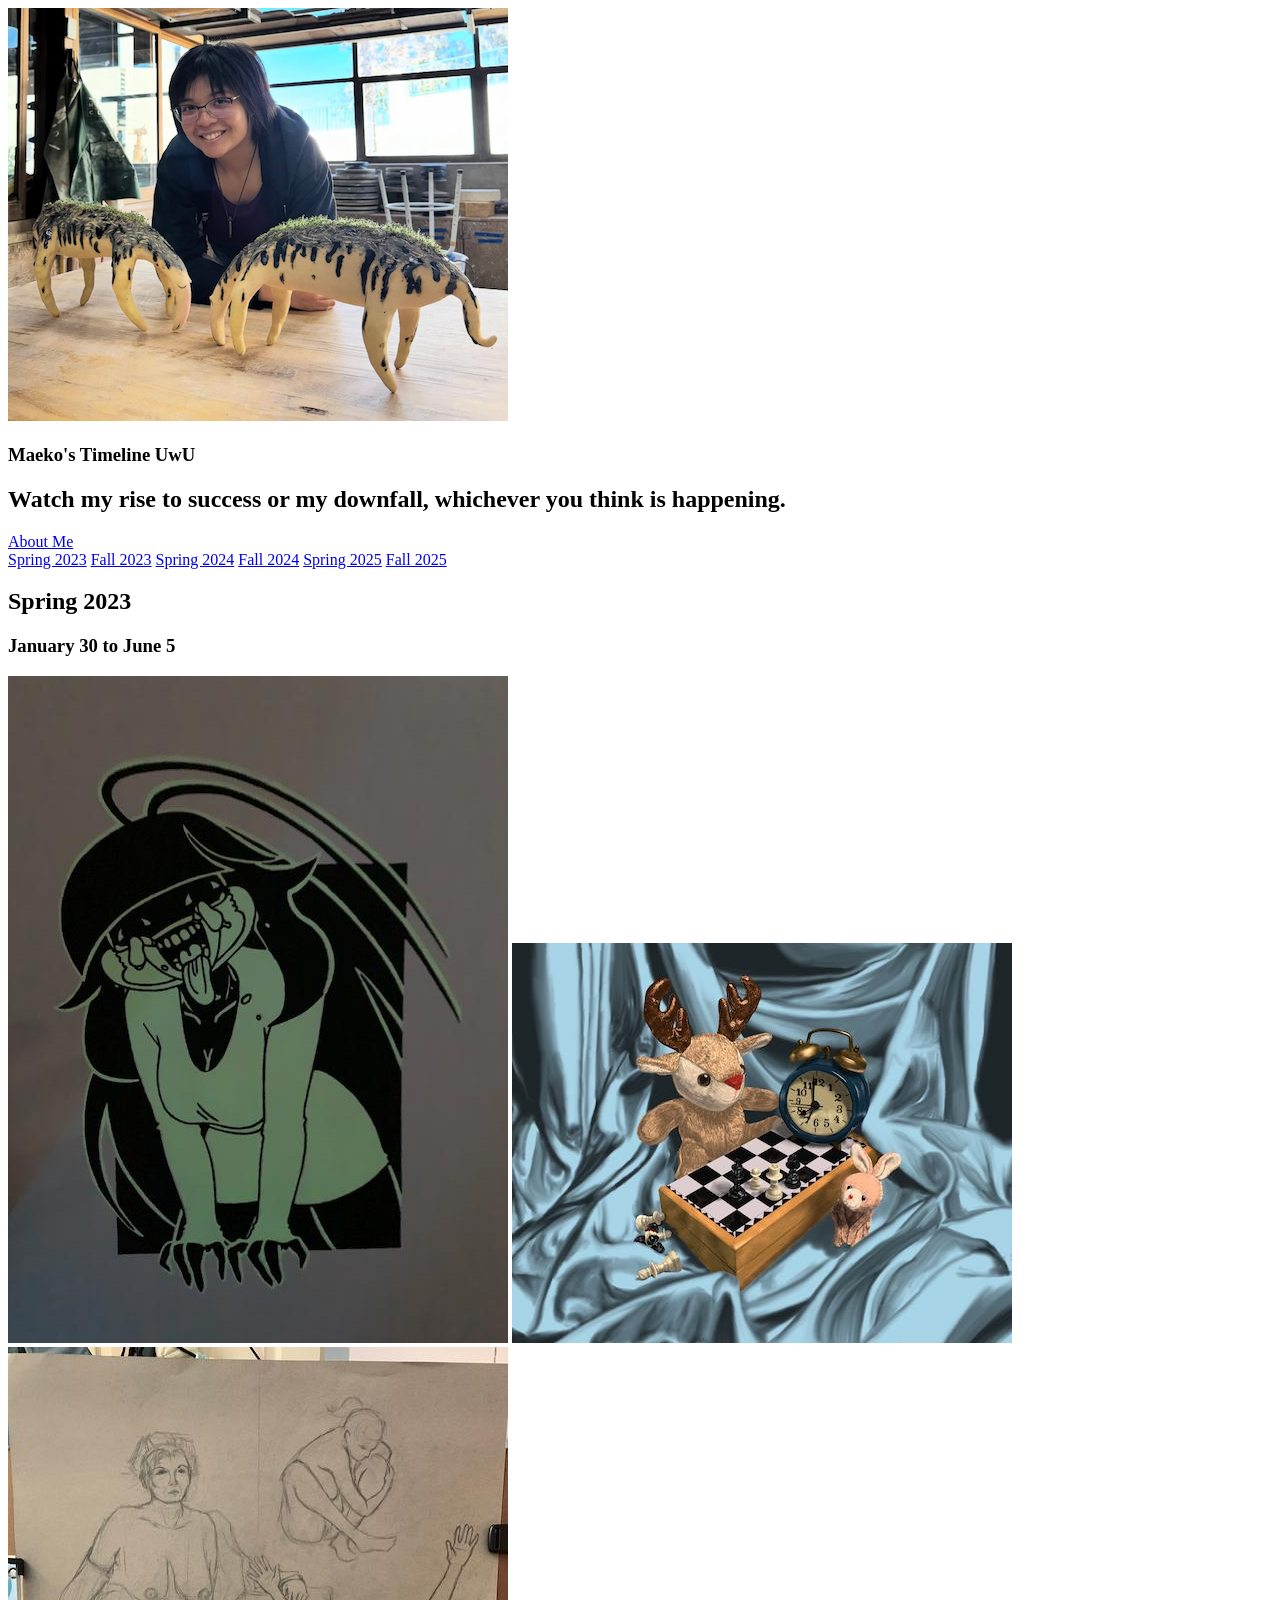
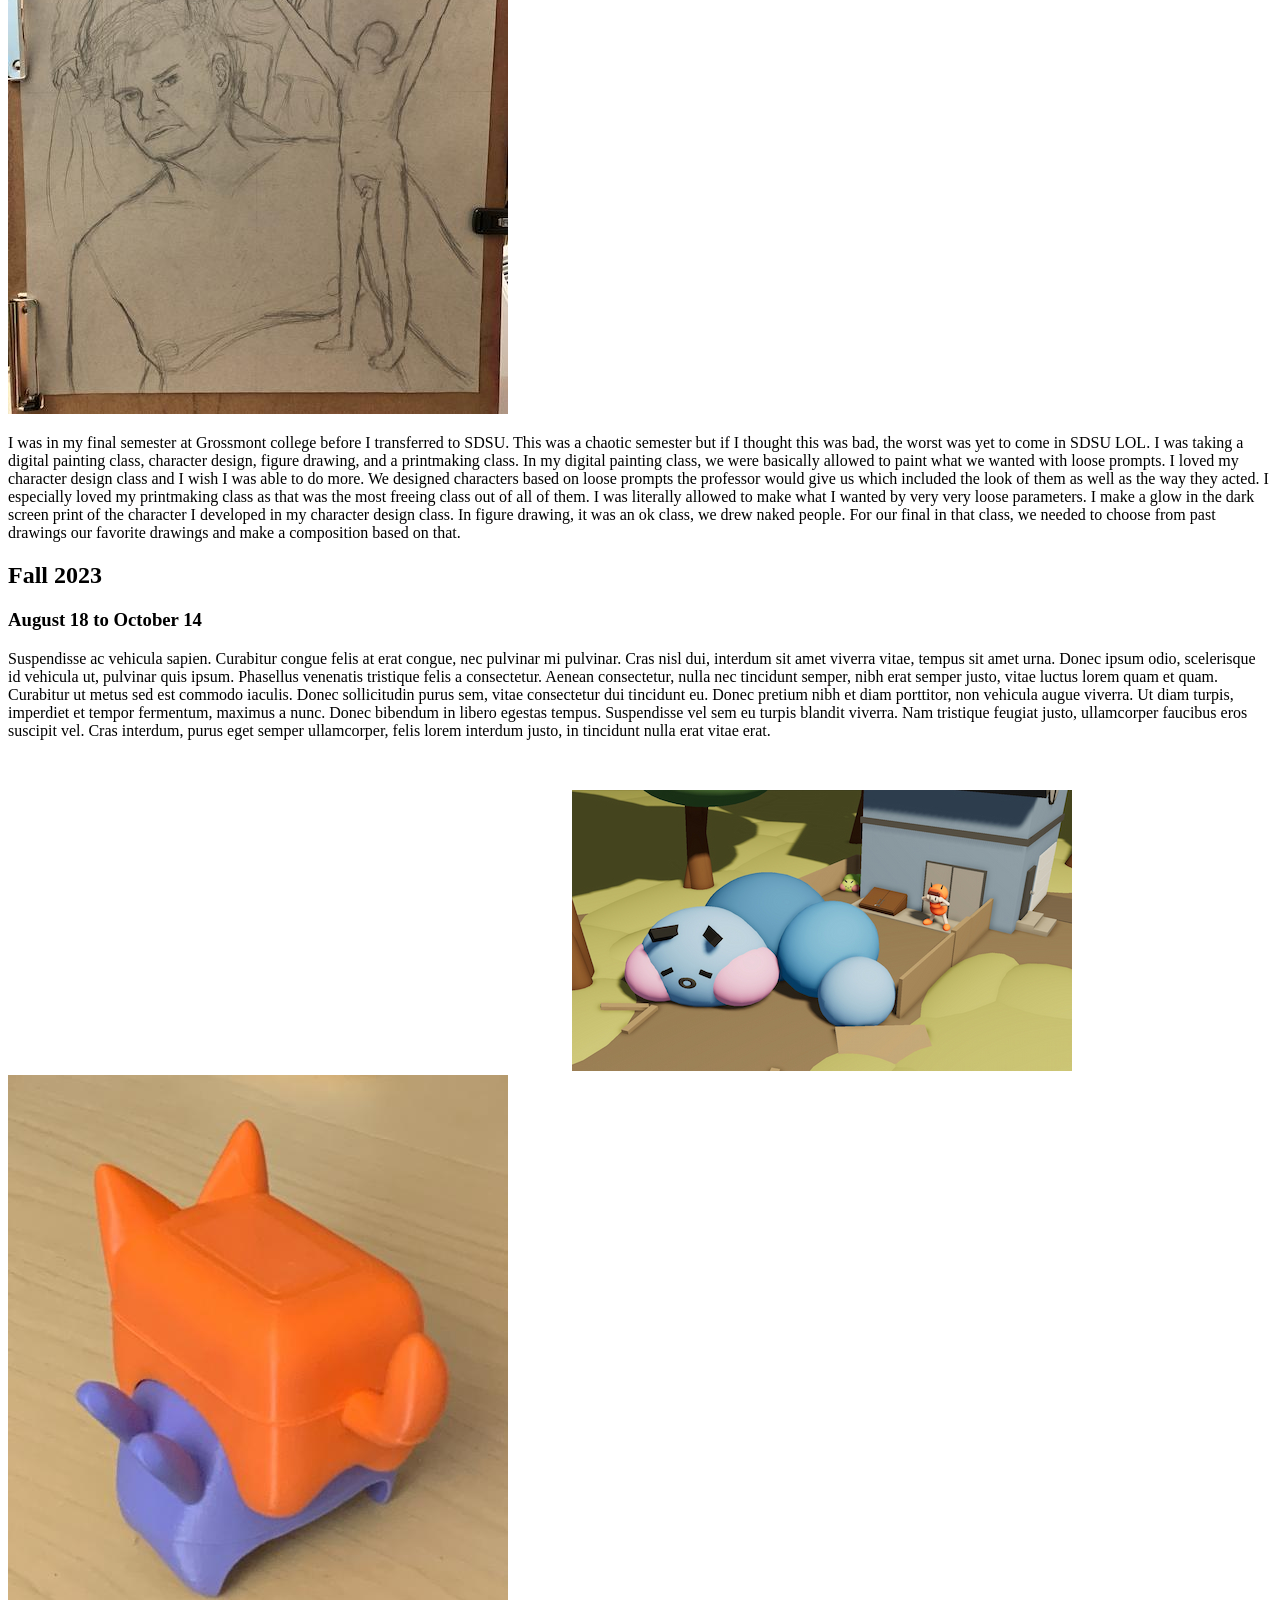
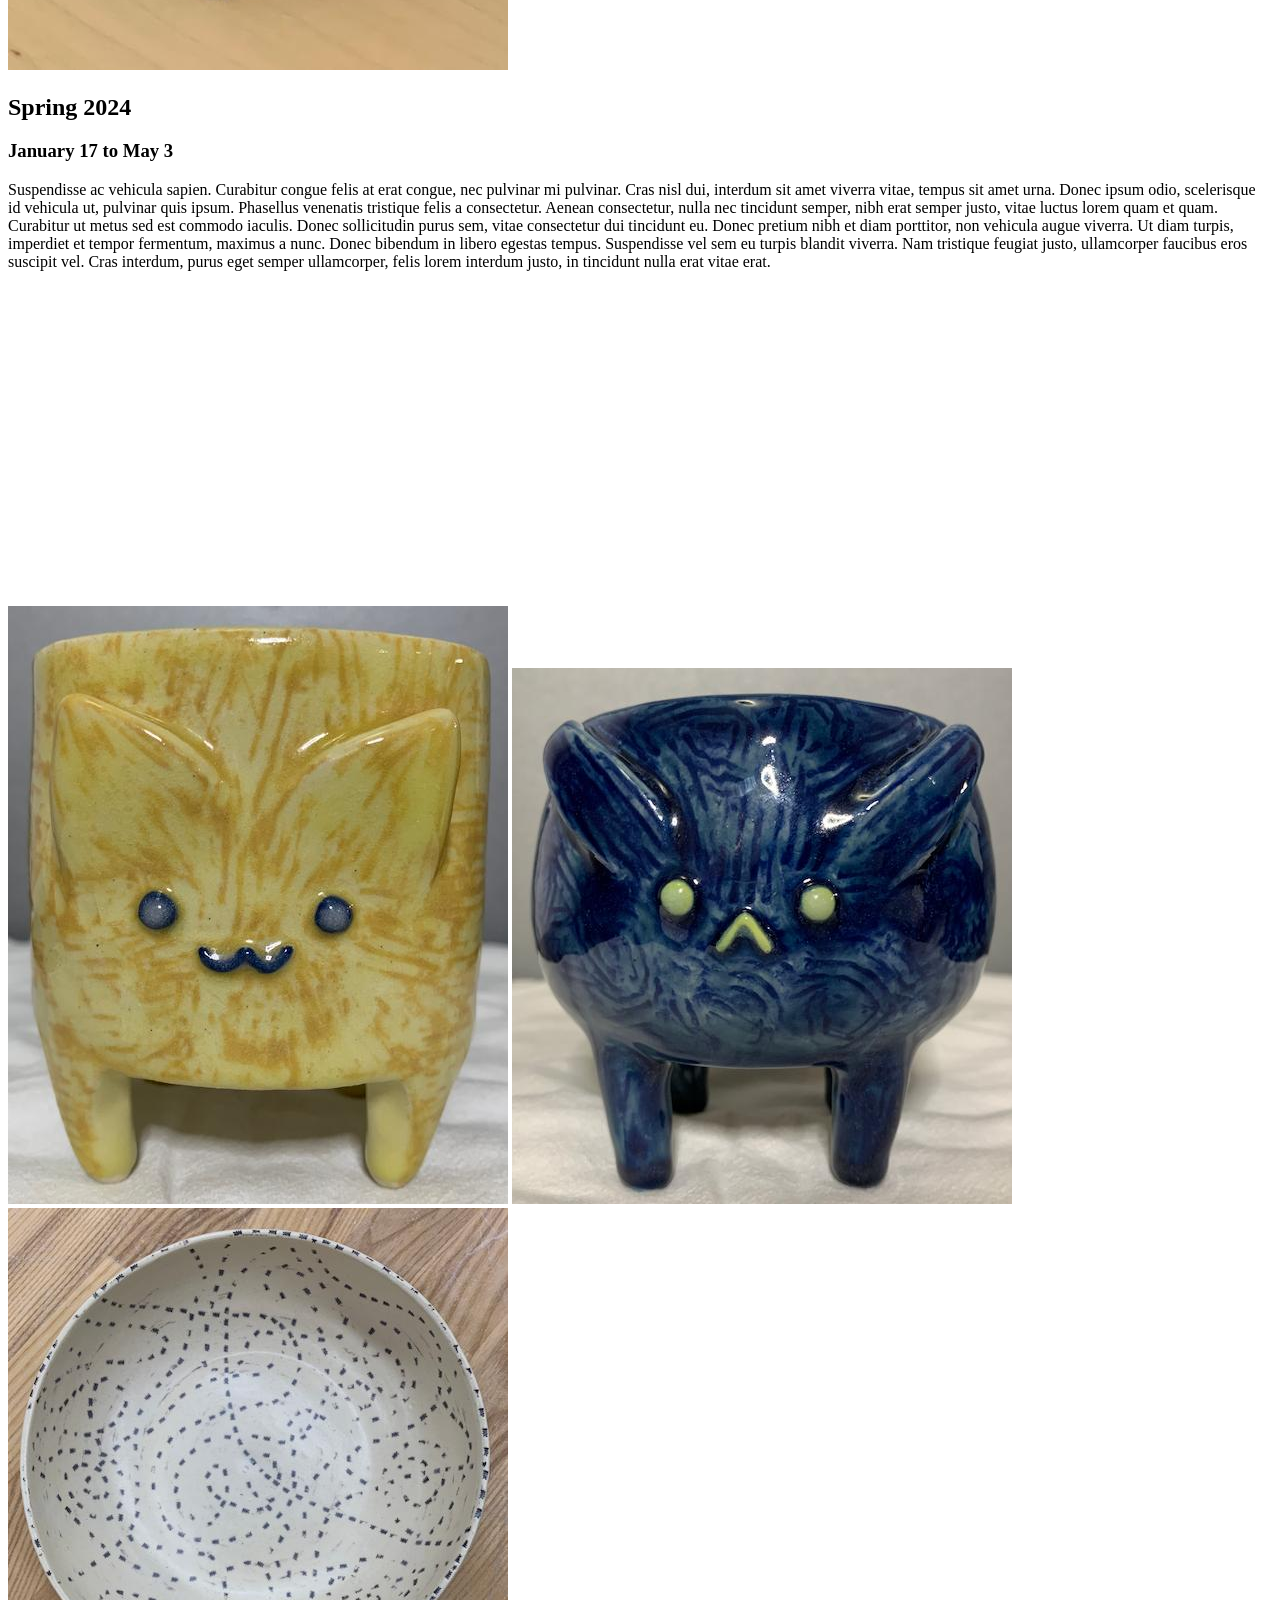
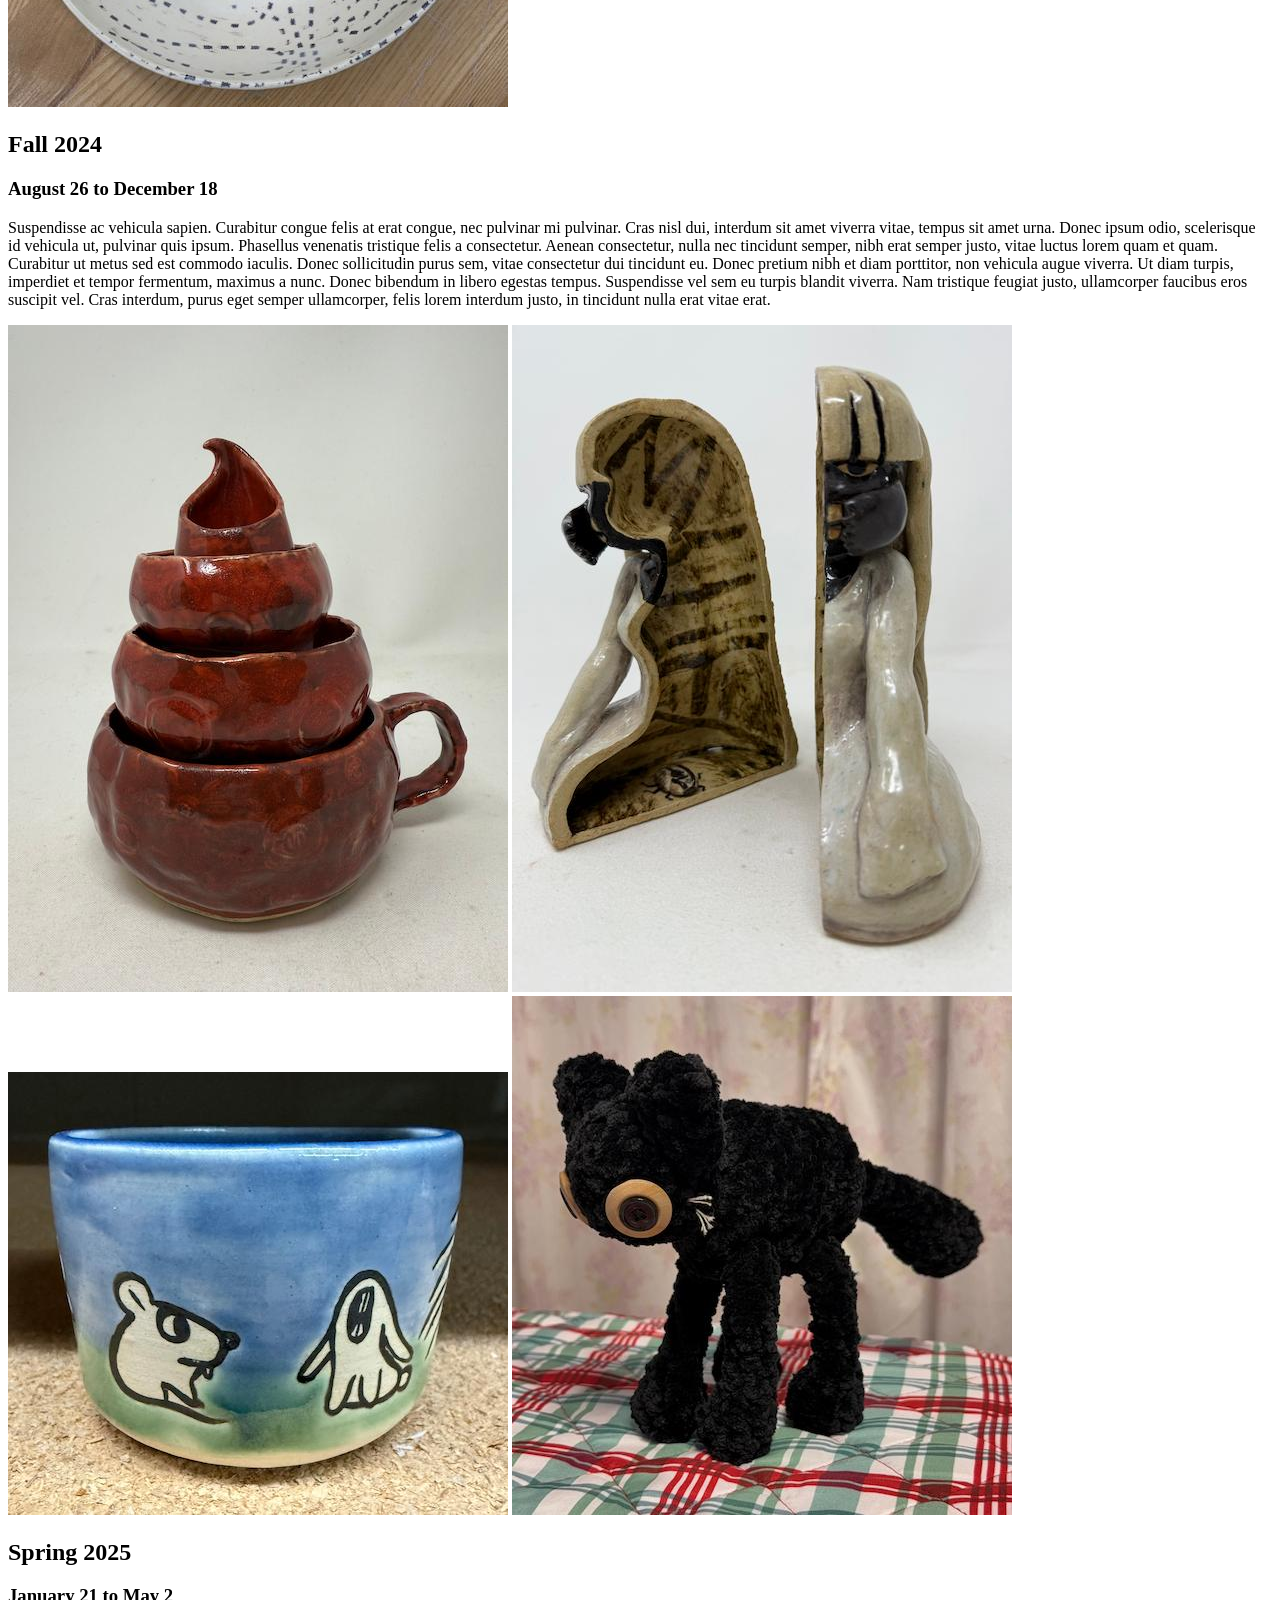
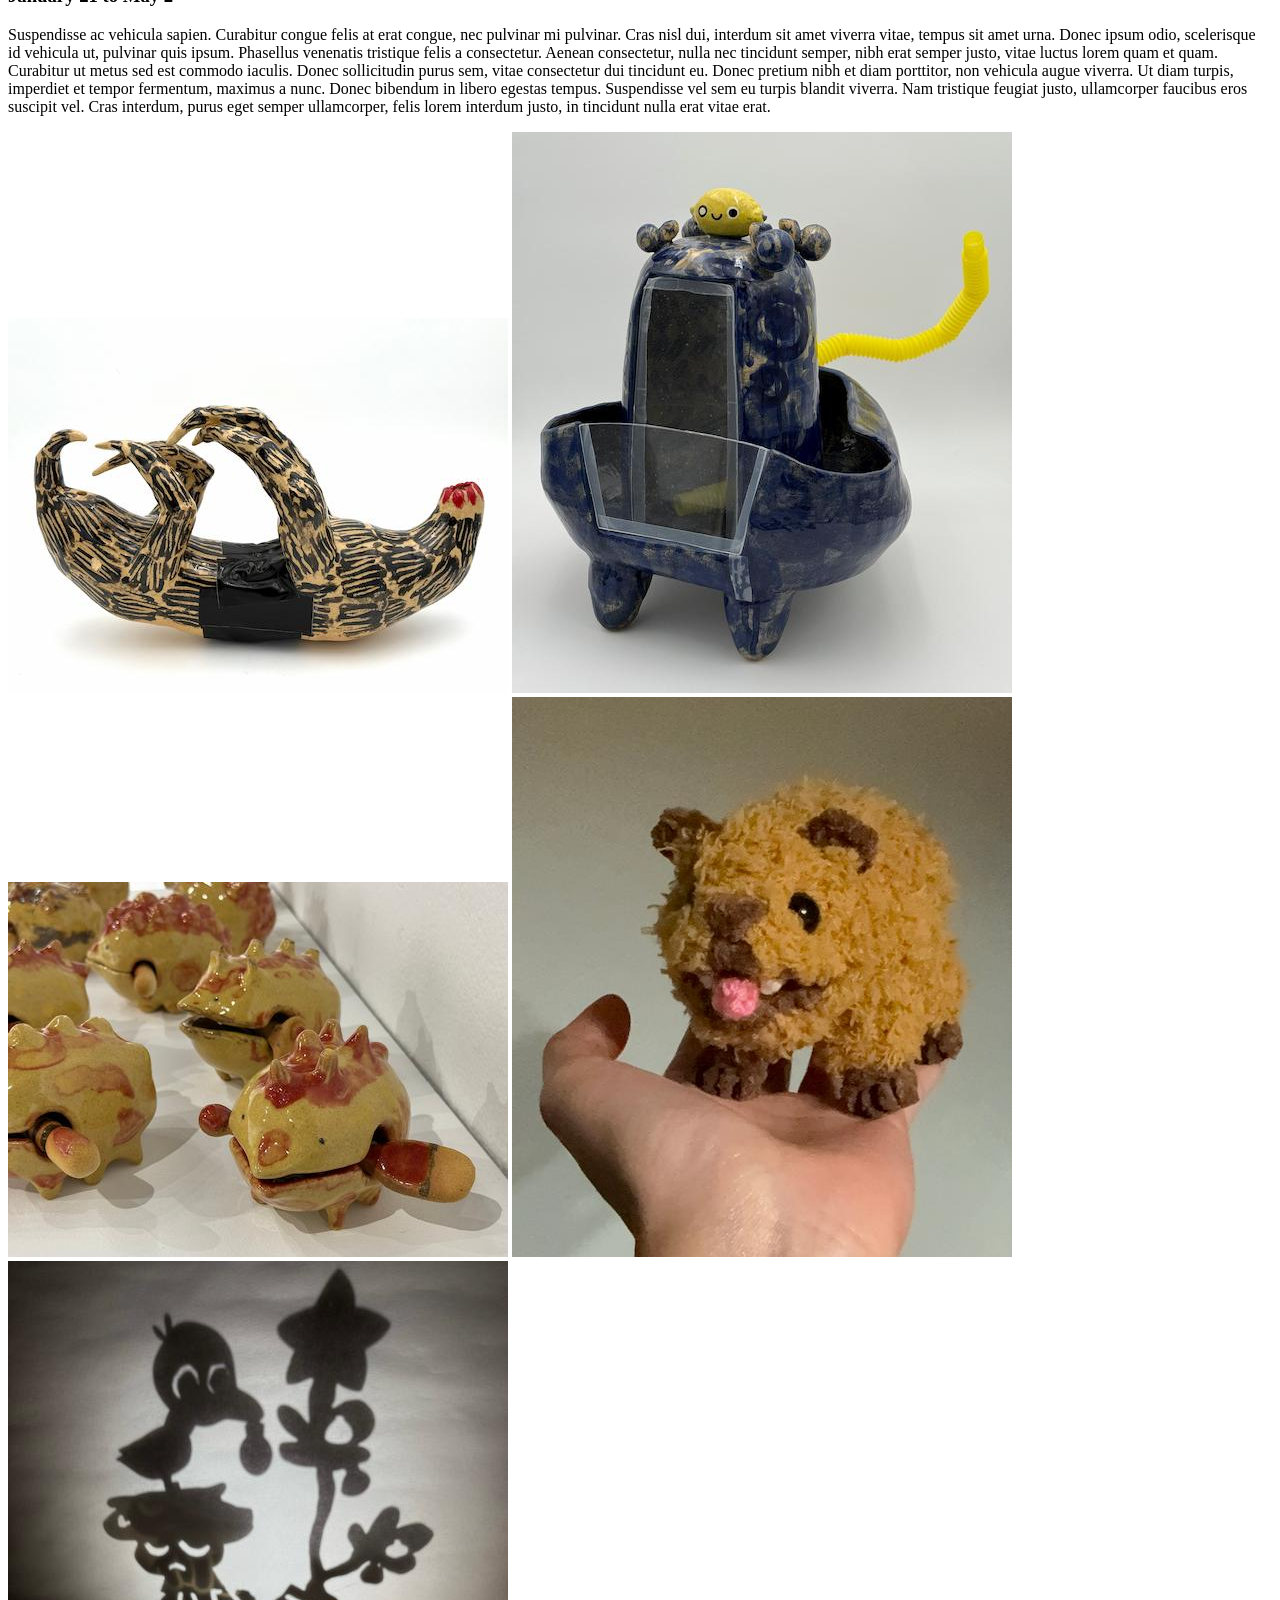
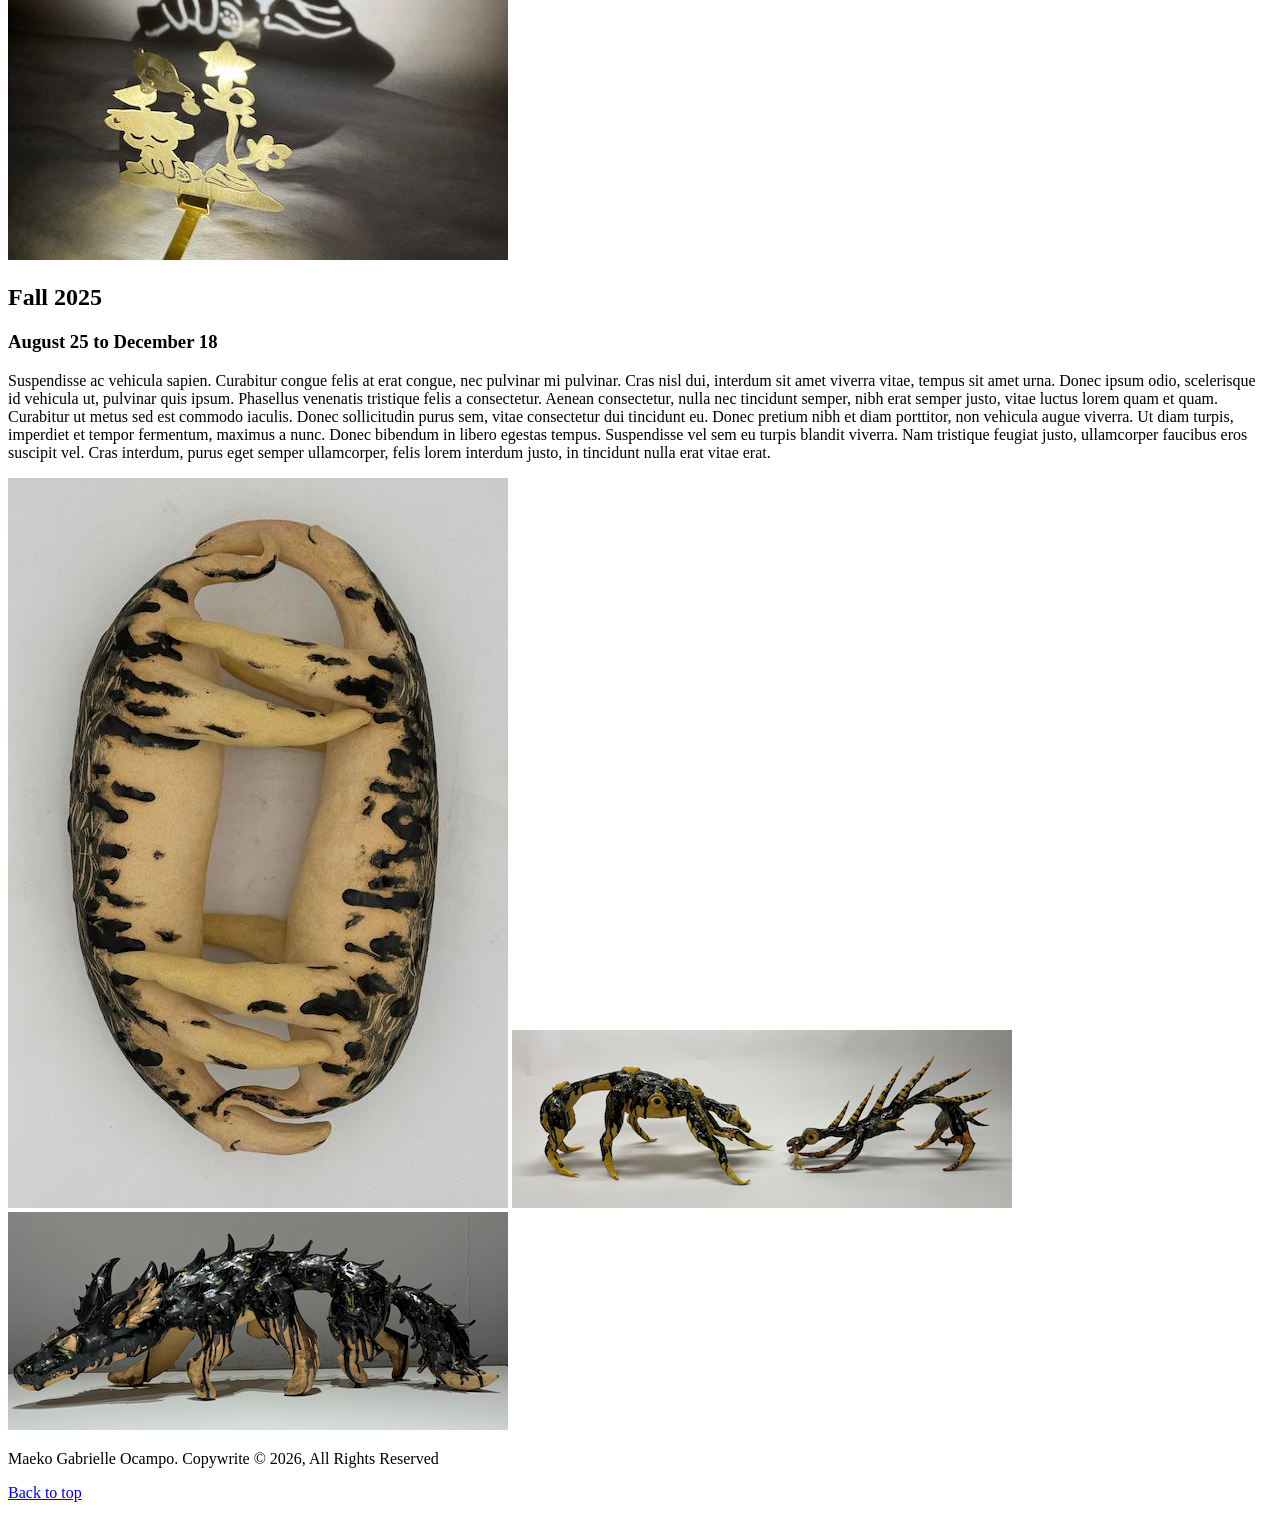
==== index.html @ 99e45da2 "finished html" ====
<!DOCTYPE html>
<html lang="en">
<head>
  <meta charset="UTF-8">
  <meta name="author" content="Art 444 Student Work">
  <meta name="viewport" content="width=device-width, initial-scale=1, shrink-to-fit=no">
  <title>Hi, welcome to Maeko's timeline</title>
  <!-- <link rel="stylesheet" href="css/styles.css"> -->
</head>
<body>

<!-- SPLASH PAGE -->
<section id="splash-section"
  <div class="splash">
    <img class="splashimage" src="images/meandsecuremgo.jpg" alt="Me and my secure attachment art piece." loading="lazy"/>
  </div>
</section>

<!-- NAVIGATION + MAIN HEADER --> 
<section id="header" class="header">
    <nav>
    <h1 class="maintitle">Maeko's Timeline UwU</h1><h2 class="maintitlesubtext">Watch my rise to success or my downfall, whichever you think is happening.</h2>

      <div class="container">
        <div>
        <div>
          <a href="about.html" target="_blank">About Me</a>
        </div>
        
        <div>
          <a href="#spring-2023">Spring 2023</a>
          <a href="#fall-2023">Fall 2023</a>
          <a href="#spring-2024">Spring 2024</a>
          <a href="#fall-2024">Fall 2024</a>
          <a href="#spring-2025">Spring 2025</a>
          <a href="#fall-2025">Fall 2025</a>
        </div>
        </div>
      </div>
    </nav>
</section>

<!-- FIRST SECTION --> 
<section id="spring-2023">
  <div class="container">
    <h2 class="maintitlesubtext">Spring 2023</h2>
    <h3 class="subsubtext">January 30 to June 5</h3>
    <div class="gallery">
      <img class="image" src="images/caramgo.jpg" alt="My cockroach girl named cara." loading="lazy"/>
      <img class="image" src="images/chessmgo.jpg" alt="Digital painting I made with 2 of my plushies and a chess set up I never used." loading="lazy"/>
      <img class="image" src="images/figuredrawingmgo.jpg" alt="My figure drawing final." loading="lazy"/>
    </div>
    <p class="paragraph">I was in my final semester at Grossmont college before I transferred to SDSU. This was a chaotic semester but if I thought this was bad, the worst was yet to come in SDSU LOL. I was taking a digital painting class, character design, figure drawing, and a printmaking class. In my digital painting class, we were basically allowed to paint what we wanted with loose prompts. I loved my character design class and I wish I was able to do more. We designed characters based on loose prompts the professor would give us which included the look of them as well as the way they acted. I especially loved my printmaking class as that was the most freeing class out of all of them. I was literally allowed to make what I wanted by very very loose parameters. I make a glow in the dark screen print of the character I developed in my character design class. In figure drawing, it was an ok class, we drew naked people. For our final in that class, we needed to choose from past drawings our favorite drawings and make a composition based on that. </p>
    
  </div>
</section>

<!-- SECOND SECTION -->  
<section id="fall-2023">
  <div class="container">
    <h2 class="maintitlesubtext">Fall 2023</h2>
    <h3 class="subsubtext">August 18 to October 14</h3>
    <p class="paragraph">Suspendisse ac vehicula sapien. Curabitur congue felis at erat congue, nec pulvinar mi pulvinar. Cras nisl dui, interdum sit amet viverra vitae, tempus sit amet urna. Donec ipsum odio, scelerisque id vehicula ut, pulvinar quis ipsum. Phasellus venenatis tristique felis a consectetur. Aenean consectetur, nulla nec tincidunt semper, nibh erat semper justo, vitae luctus lorem quam et quam. Curabitur ut metus sed est commodo iaculis. Donec sollicitudin purus sem, vitae consectetur dui tincidunt eu. Donec pretium nibh et diam porttitor, non vehicula augue viverra. Ut diam turpis, imperdiet et tempor fermentum, maximus a nunc. Donec bibendum in libero egestas tempus. Suspendisse vel sem eu turpis blandit viverra. Nam tristique feugiat justo, ullamcorper faucibus eros suscipit vel. Cras interdum, purus eget semper ullamcorper, felis lorem interdum justo, in tincidunt nulla erat vitae erat.</p>
    <div class="gallery">
      <iframe class="youtubevid" width="560" height="315" src="https://www.youtube-nocookie.com/embed/twjnLMwnvf0?si=YISuriGIfuqEXhf3" referrerpolicy="strict-origin-when-cross-origin" title="YouTube video player" frameborder="0" allow="accelerometer; autoplay; clipboard-write; encrypted-media; gyroscope; picture-in-picture; web-share" referrerpolicy="strict-origin-when-cross-origin" allowfullscreen></iframe>
      <img class="image" src="images/caterpillarmgo.jpg" alt="3D modeling of a caterpillar landing on a caterpillar girl's house." loading="lazy"/>
      <img class="image" src="images/sigmundeggystackmgo.jpg" alt="My characters, Sigmund and Eggy, 3D printed, stackable and interchangable." loading="lazy"/>
    </div>
  </div>
</section>

<!-- THIRD SECTION -->  
<section id="spring-2024">
  <div class="container">
    <h2 class="maintitlesubtext">Spring 2024</h2>
    <h3 class="subsubtext">January 17 to May 3</h3>
    <p class="paragraph">Suspendisse ac vehicula sapien. Curabitur congue felis at erat congue, nec pulvinar mi pulvinar. Cras nisl dui, interdum sit amet viverra vitae, tempus sit amet urna. Donec ipsum odio, scelerisque id vehicula ut, pulvinar quis ipsum. Phasellus venenatis tristique felis a consectetur. Aenean consectetur, nulla nec tincidunt semper, nibh erat semper justo, vitae luctus lorem quam et quam. Curabitur ut metus sed est commodo iaculis. Donec sollicitudin purus sem, vitae consectetur dui tincidunt eu. Donec pretium nibh et diam porttitor, non vehicula augue viverra. Ut diam turpis, imperdiet et tempor fermentum, maximus a nunc. Donec bibendum in libero egestas tempus. Suspendisse vel sem eu turpis blandit viverra. Nam tristique feugiat justo, ullamcorper faucibus eros suscipit vel. Cras interdum, purus eget semper ullamcorper, felis lorem interdum justo, in tincidunt nulla erat vitae erat.</p>
    <div class="gallery">
      <iframe class="youtubevid" width="560" height="315" src="https://www.youtube.com/embed/LnOc1W4bBBk?si=LflQEuFPm-5Ugkjx" title="YouTube video player" frameborder="0" allow="accelerometer; autoplay; clipboard-write; encrypted-media; gyroscope; picture-in-picture; web-share" referrerpolicy="strict-origin-when-cross-origin" allowfullscreen></iframe>
      <iframe class="youtubevid" width="560" height="315" src="https://www.youtube.com/embed/eyXAFBmESiE?si=1Rti_OlntfZB38DV" title="YouTube video player" frameborder="0" allow="accelerometer; autoplay; clipboard-write; encrypted-media; gyroscope; picture-in-picture; web-share" referrerpolicy="strict-origin-when-cross-origin" allowfullscreen></iframe>
      <img class="image" src="images/sigmundcupmgo.jpg" alt="Sigmund as a ceramic cup" loading="lazy"/>
      <img class="image" src="images/eggycupmgo.jpg" alt="Eggy as a ceramic cup" loading="lazy"/>
      <img class="image" src="images/argentineantbowlmgo.jpg" alt="A ceramic bowl with an argentine ant swarm design" loading="lazy"/>
    </div>
  </div>
</section>

<!-- FOURTH SECTION -->  
<section id="fall-2024">
  <div class="container">
    <h2 class="maintitlesubtext">Fall 2024</h2>
    <h3 class="subsubtext">August 26 to December 18</h3>
    <p class="paragraph">Suspendisse ac vehicula sapien. Curabitur congue felis at erat congue, nec pulvinar mi pulvinar. Cras nisl dui, interdum sit amet viverra vitae, tempus sit amet urna. Donec ipsum odio, scelerisque id vehicula ut, pulvinar quis ipsum. Phasellus venenatis tristique felis a consectetur. Aenean consectetur, nulla nec tincidunt semper, nibh erat semper justo, vitae luctus lorem quam et quam. Curabitur ut metus sed est commodo iaculis. Donec sollicitudin purus sem, vitae consectetur dui tincidunt eu. Donec pretium nibh et diam porttitor, non vehicula augue viverra. Ut diam turpis, imperdiet et tempor fermentum, maximus a nunc. Donec bibendum in libero egestas tempus. Suspendisse vel sem eu turpis blandit viverra. Nam tristique feugiat justo, ullamcorper faucibus eros suscipit vel. Cras interdum, purus eget semper ullamcorper, felis lorem interdum justo, in tincidunt nulla erat vitae erat.</p>
    <div class="gallery">
      <img class="image" src="images/poopcupsmgo.jpg" alt="Ceramic cups that stack to look like a comical poop" loading="lazy"/>
      <img class="image" src="images/carabookmarkmgo.jpg" alt="Cara as bookends" loading="lazy"/>
      <img class="image" src="images/screamingrodentcupmgo.jpg" alt="A ceramic cup with a bunch of rodents and stuff" loading="lazy"/>
      <img class="image" src="images/jimbobcarmgo.jpg" alt="A crochet cat I made for a friend. The cat can extend its head and arms as the respective tail and arms shrink." loading="lazy"/>
    </div>
  </div>
</section>

<!-- FIFTH SECTION -->  
<section id="spring-2025">
  <div class="container">
    <h2 class="maintitlesubtext">Spring 2025</h2>
    <h3 class="subsubtext">January 21 to May 2</h3>
    <p class="paragraph">Suspendisse ac vehicula sapien. Curabitur congue felis at erat congue, nec pulvinar mi pulvinar. Cras nisl dui, interdum sit amet viverra vitae, tempus sit amet urna. Donec ipsum odio, scelerisque id vehicula ut, pulvinar quis ipsum. Phasellus venenatis tristique felis a consectetur. Aenean consectetur, nulla nec tincidunt semper, nibh erat semper justo, vitae luctus lorem quam et quam. Curabitur ut metus sed est commodo iaculis. Donec sollicitudin purus sem, vitae consectetur dui tincidunt eu. Donec pretium nibh et diam porttitor, non vehicula augue viverra. Ut diam turpis, imperdiet et tempor fermentum, maximus a nunc. Donec bibendum in libero egestas tempus. Suspendisse vel sem eu turpis blandit viverra. Nam tristique feugiat justo, ullamcorper faucibus eros suscipit vel. Cras interdum, purus eget semper ullamcorper, felis lorem interdum justo, in tincidunt nulla erat vitae erat.</p>
    <div class="gallery">
      <img class="image" src="images/breastcancermgo.jpg" alt="Ceramic breast cancer whistling vessel" loading="lazy"/>
      <img class="image" src="images/pnemoniamgo.jpg" alt="Ceramic pnemonia spirometer" loading="lazy"/>
      <img class="image" src="images/mrsamgo.jpg" alt="Ceramic mrsa guiro army" loading="lazy"/>
      <img class="image" src="images/hyraxmgo.jpg" alt="Hyrax crochet plushie I made for a friend" loading="lazy"/>
      <img class="image" src="images/shadowchrimismgo.jpg" alt="Brass plate casting shadow of my dog and a crow setting up a christmas tree." loading="lazy"/>
    </div>
  </div>
</section>

<!-- SIXTH SECTION -->  
<section id="fall-2025">
  <div class="container">
    <h2 class="maintitlesubtext">Fall 2025</h2>
    <h3 class="subsubtext">August 25 to December 18</h3>
    <p class="paragraph">Suspendisse ac vehicula sapien. Curabitur congue felis at erat congue, nec pulvinar mi pulvinar. Cras nisl dui, interdum sit amet viverra vitae, tempus sit amet urna. Donec ipsum odio, scelerisque id vehicula ut, pulvinar quis ipsum. Phasellus venenatis tristique felis a consectetur. Aenean consectetur, nulla nec tincidunt semper, nibh erat semper justo, vitae luctus lorem quam et quam. Curabitur ut metus sed est commodo iaculis. Donec sollicitudin purus sem, vitae consectetur dui tincidunt eu. Donec pretium nibh et diam porttitor, non vehicula augue viverra. Ut diam turpis, imperdiet et tempor fermentum, maximus a nunc. Donec bibendum in libero egestas tempus. Suspendisse vel sem eu turpis blandit viverra. Nam tristique feugiat justo, ullamcorper faucibus eros suscipit vel. Cras interdum, purus eget semper ullamcorper, felis lorem interdum justo, in tincidunt nulla erat vitae erat.</p>
    <div class="gallery">
      <img class="image" src="images/securemgo.jpg" alt="ceramic sculpture representing secure attachment" loading="lazy"/>
      <img class="image" src="images/avoidantandanxiousmgo.jpg" alt="ceramic sculpture representing anxious and avoidant attachmen, respectively." loading="lazy"/>
      <img class="image" src="images/disorganizedmgo.jpg" alt="ceramic sculpture representing disorganized attachment" loading="lazy"/>
    </div>
  </div>
</section>

<!-- FOOTER SECTION -->  
<footer>
  <div class="container">
      <p class="paragraph">Maeko Gabrielle Ocampo. Copywrite © 2026, All Rights Reserved</p>
      <p class="buttontext"><a href="#">Back to top</a></p>
  </div>
</footer>

<script src="js/script.js"></script>
</body>
</html>
---- css/styles.css ----
/* CSS GOES HERE */
html {
    font-family: cursive !important;
}
body {
    margin: 0;
	padding: 0;
	border: 0;
	font-size: 100%;
	font: inherit;
	vertical-align: baseline;
}

a[href="about.html"]{
    color: green;
    font-weight: italic, bold;
}

div p {
    font-size: 30px; 
}

div#wrapper {
    background: cornflowerblue
}   

div.bruh {
    font-family: 'Lucida Sans', 'Lucida Sans Regular', 'Lucida Grande', 'Lucida Sans Unicode', Geneva, Verdana, sans-serif;
}

section {
    padding: 60px 20px;
}
section:nth-child(even) {
    background-color: #f2f2f2;
}
.container {
    width: 100%;
    max-width: 960px;
    text-align: left;
    margin: 0 auto;
}
h1 {
    font-size: 3em;
}
section .gallery {
    width: 100%;
}
section .gallery img {
    width: 32%;
}
footer {
    background-color: #000;
    color: #fff;
    padding: 10px;
}
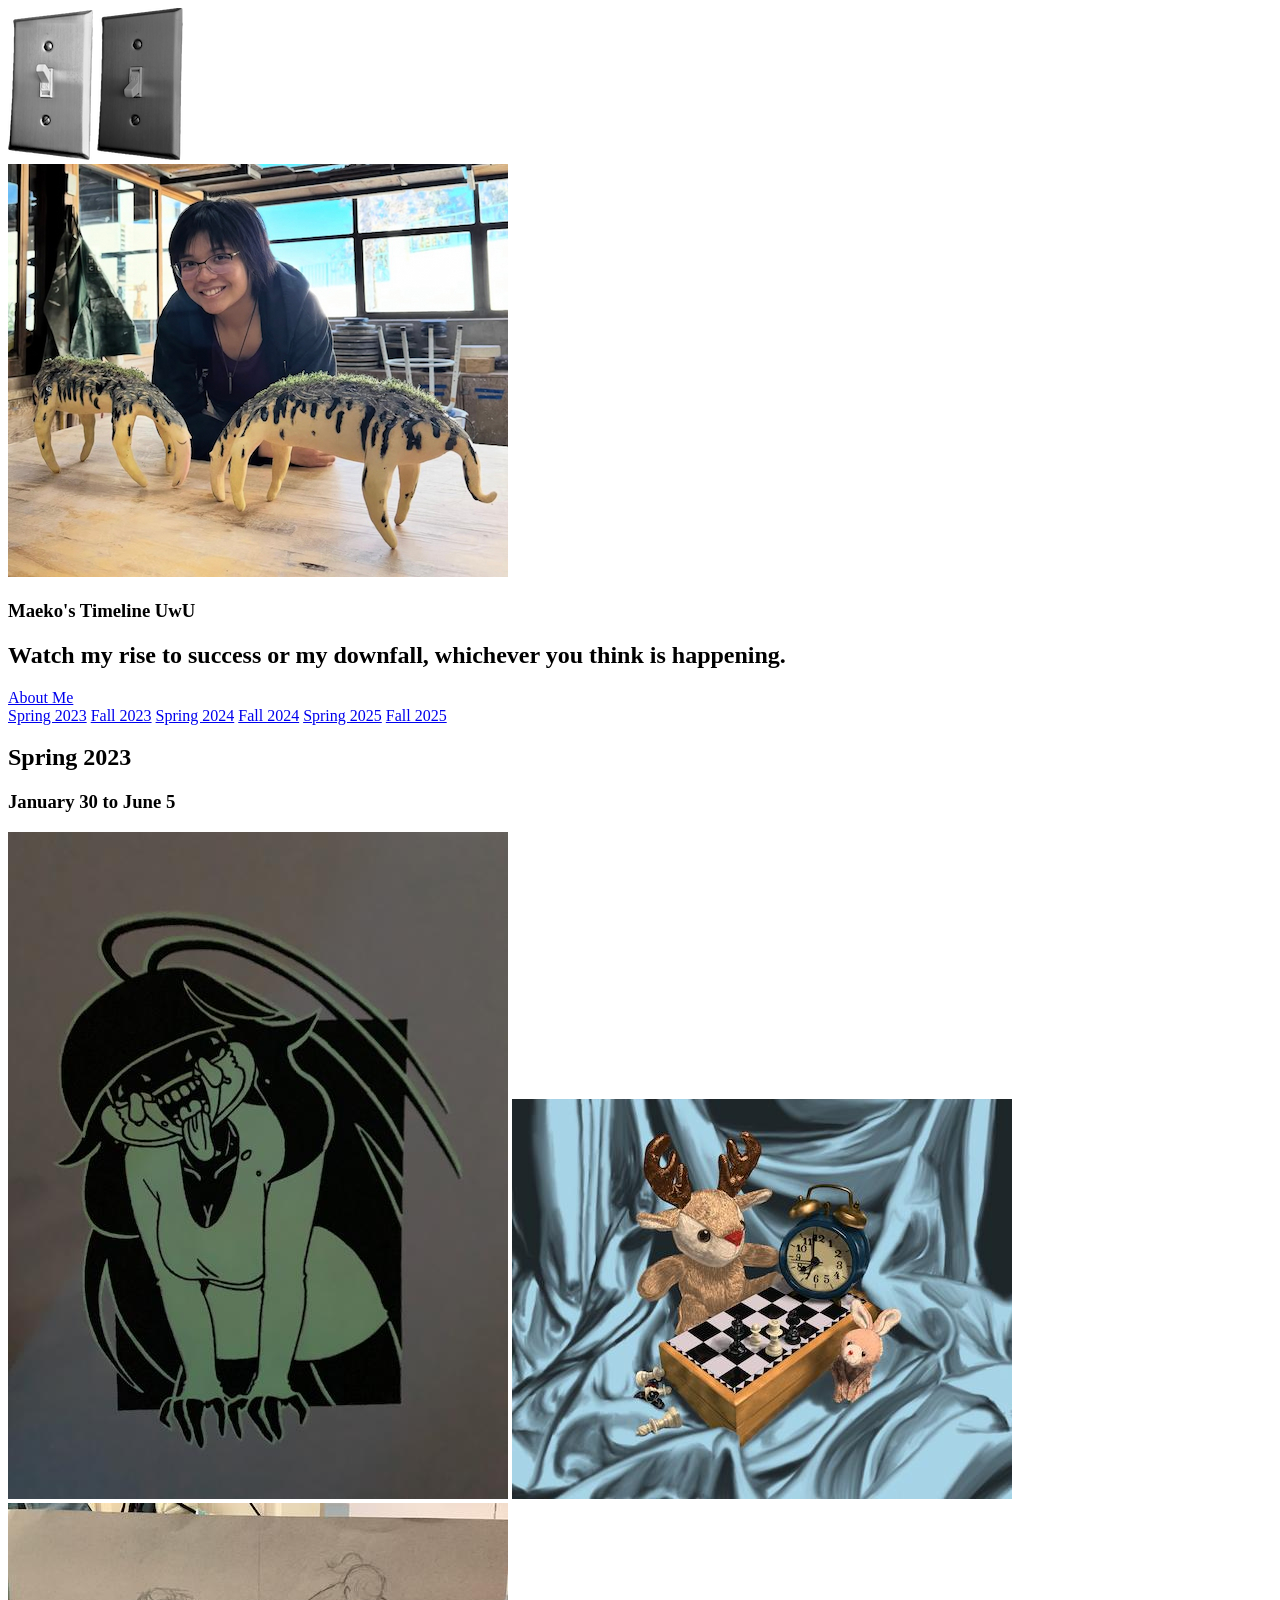
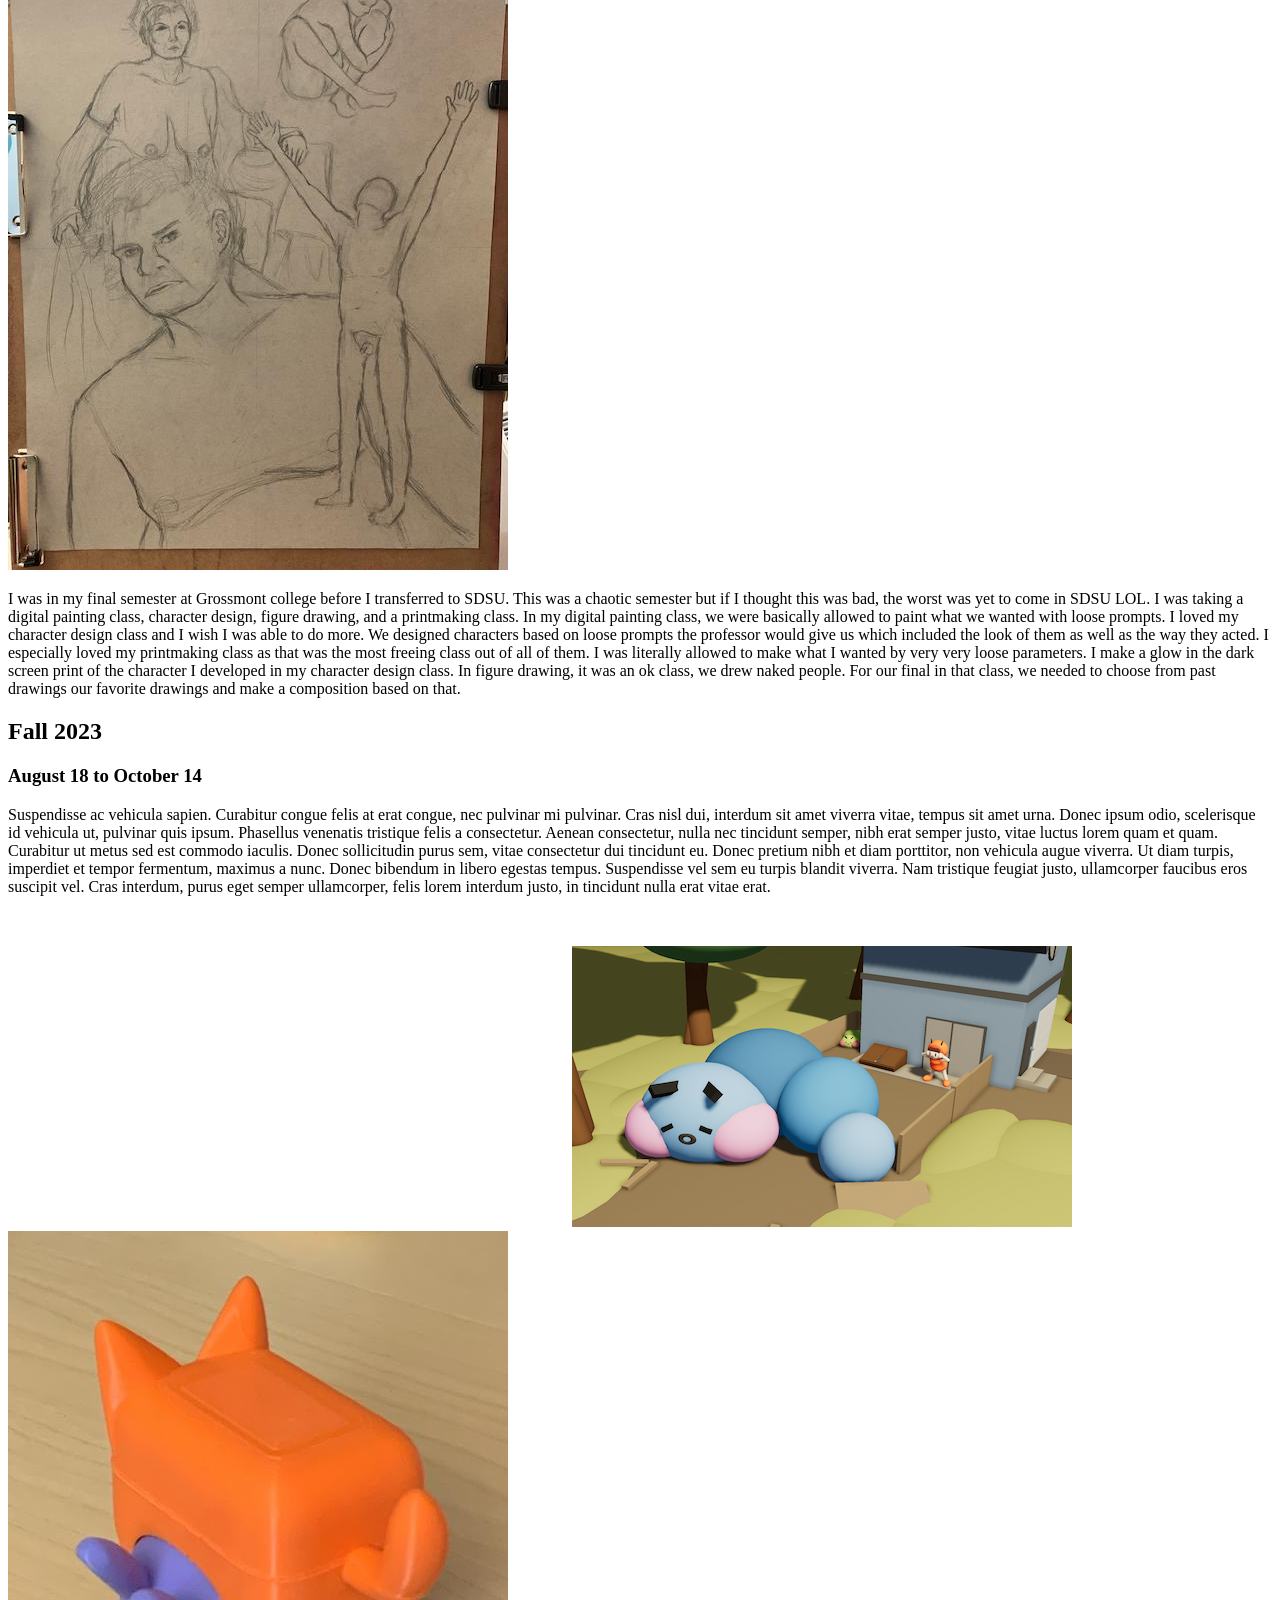
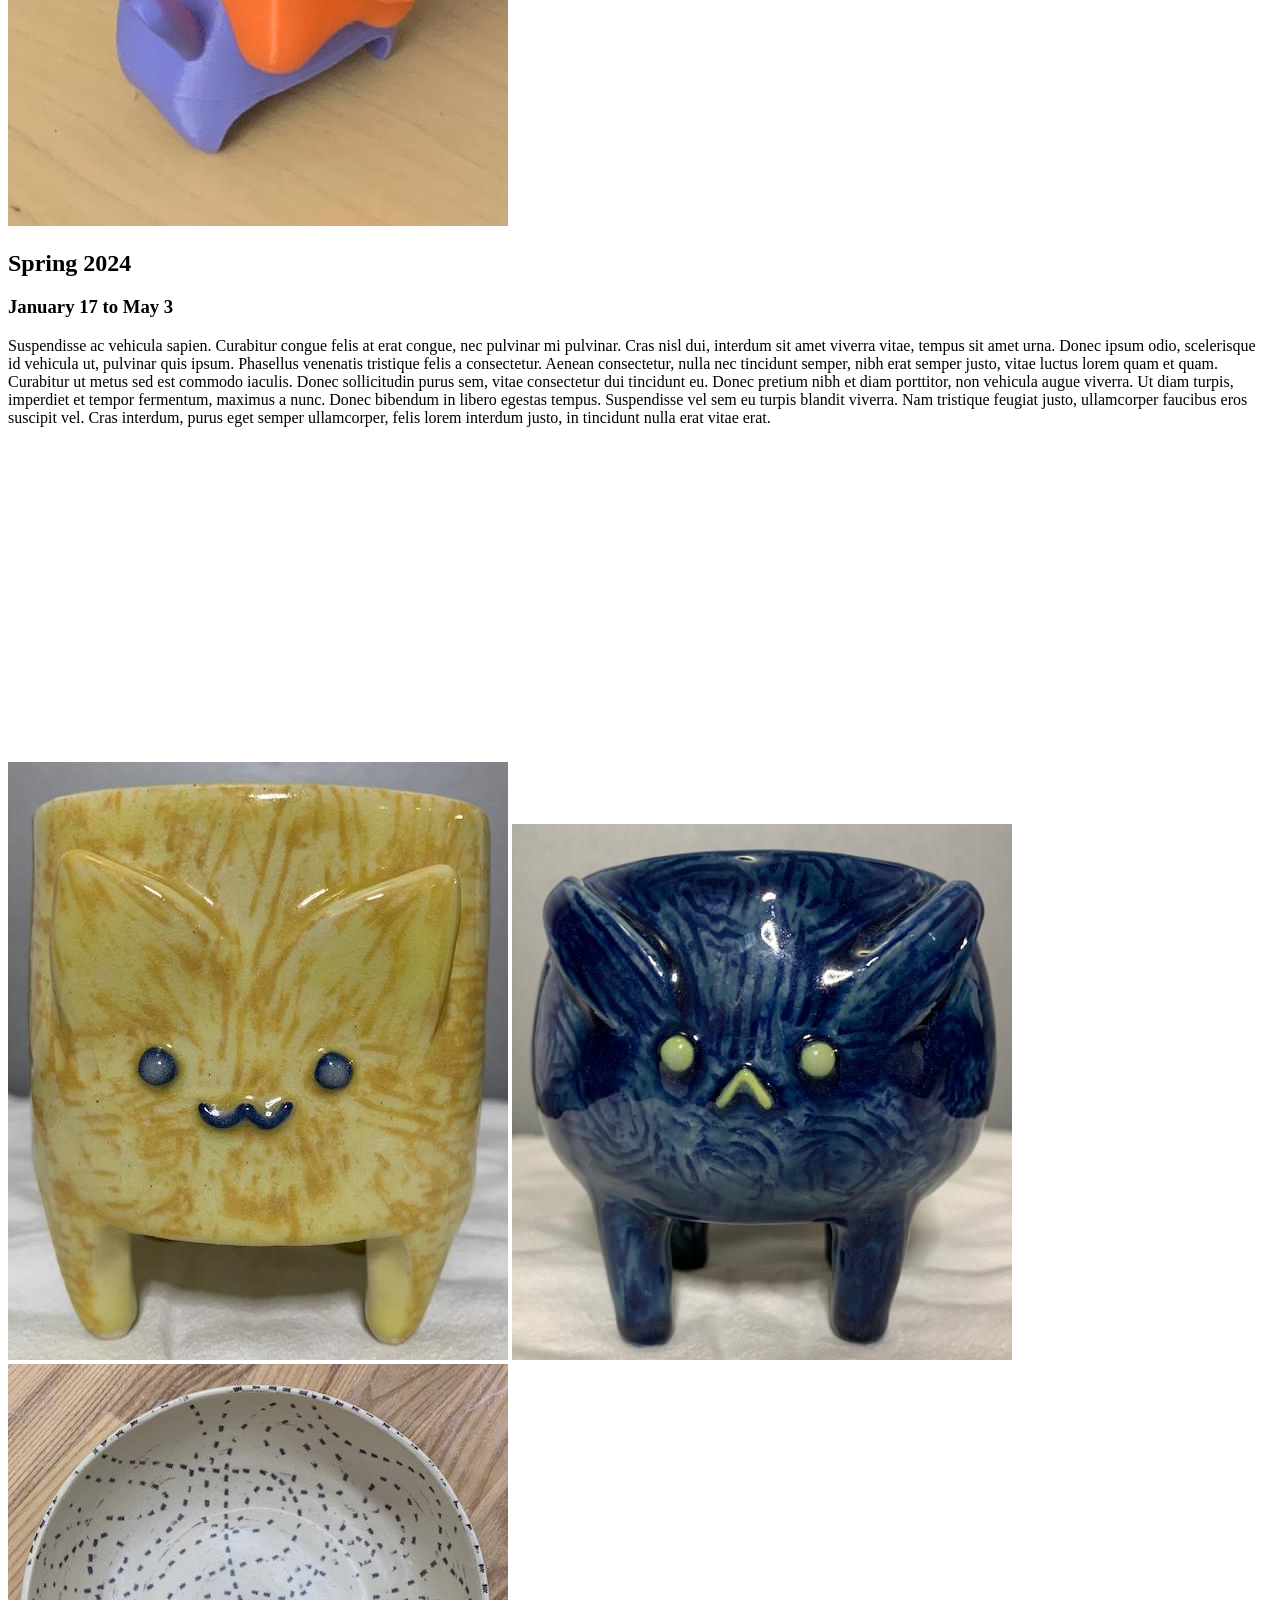
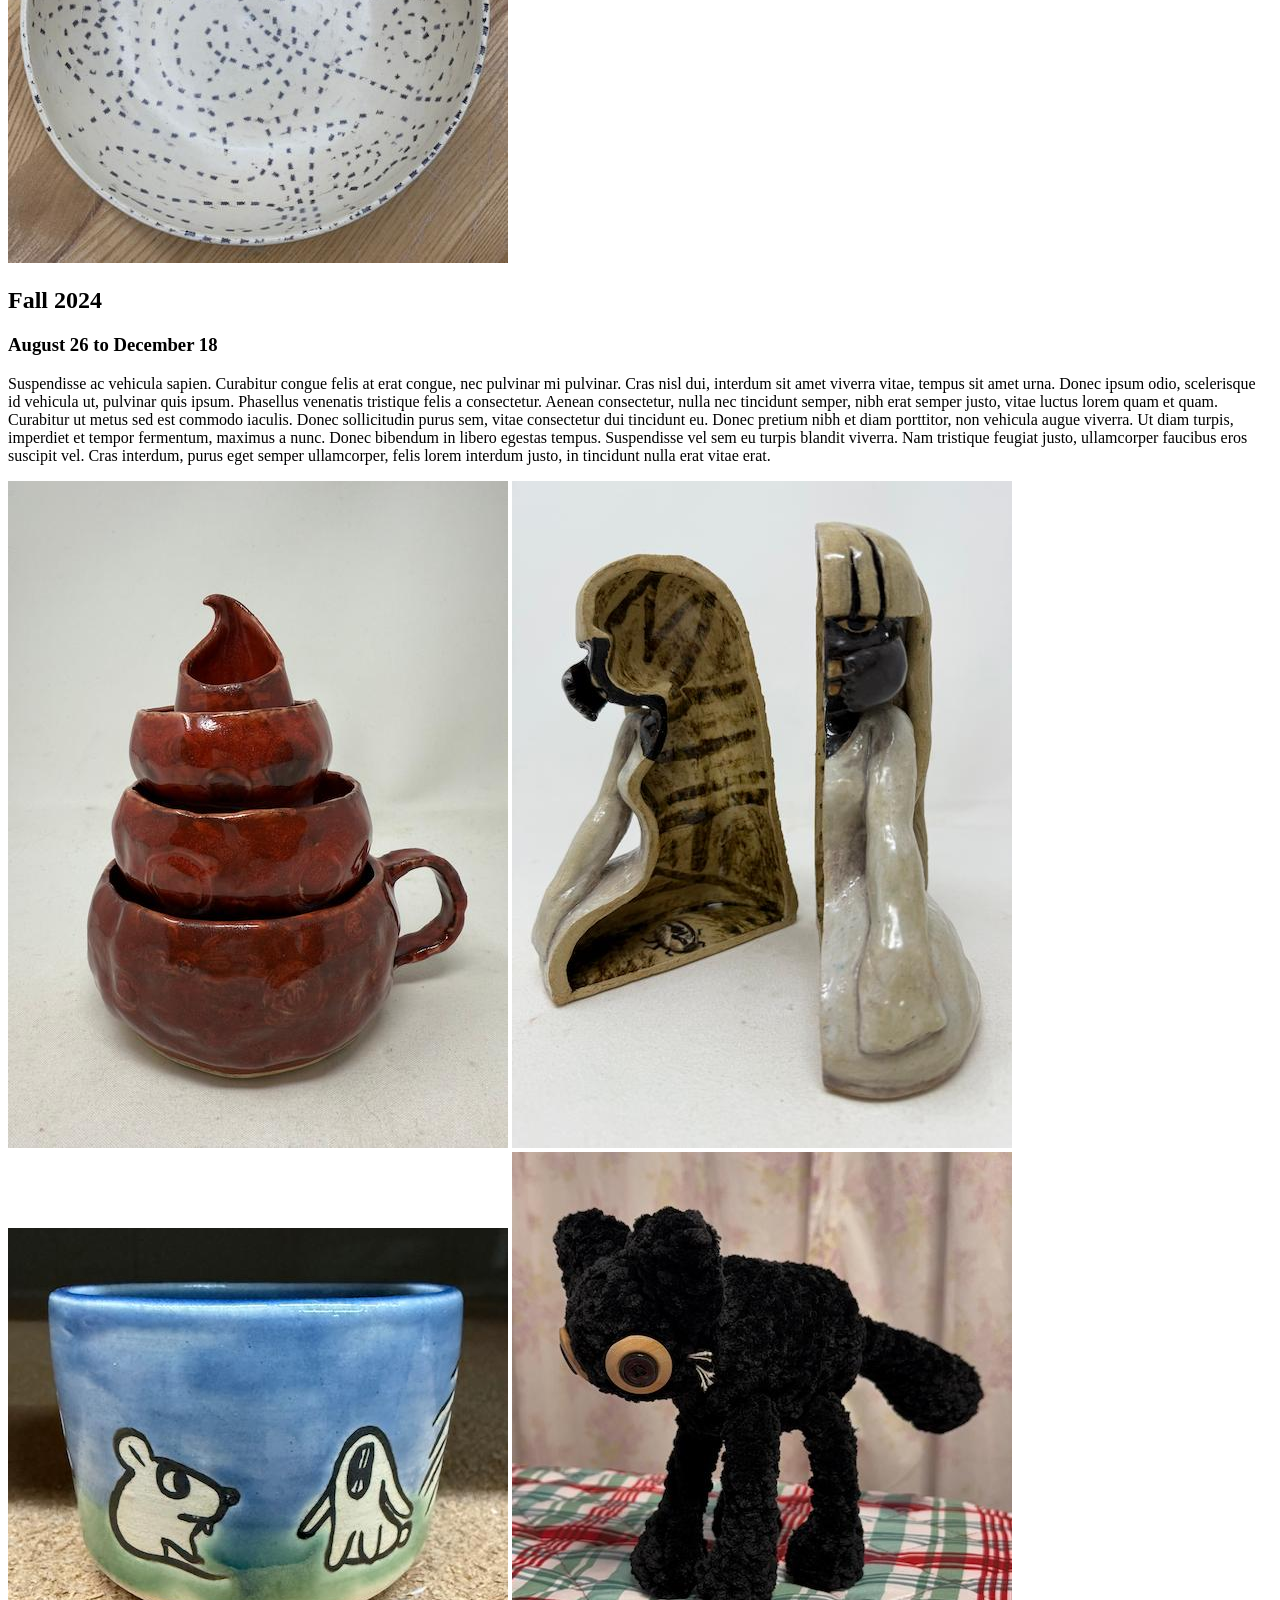
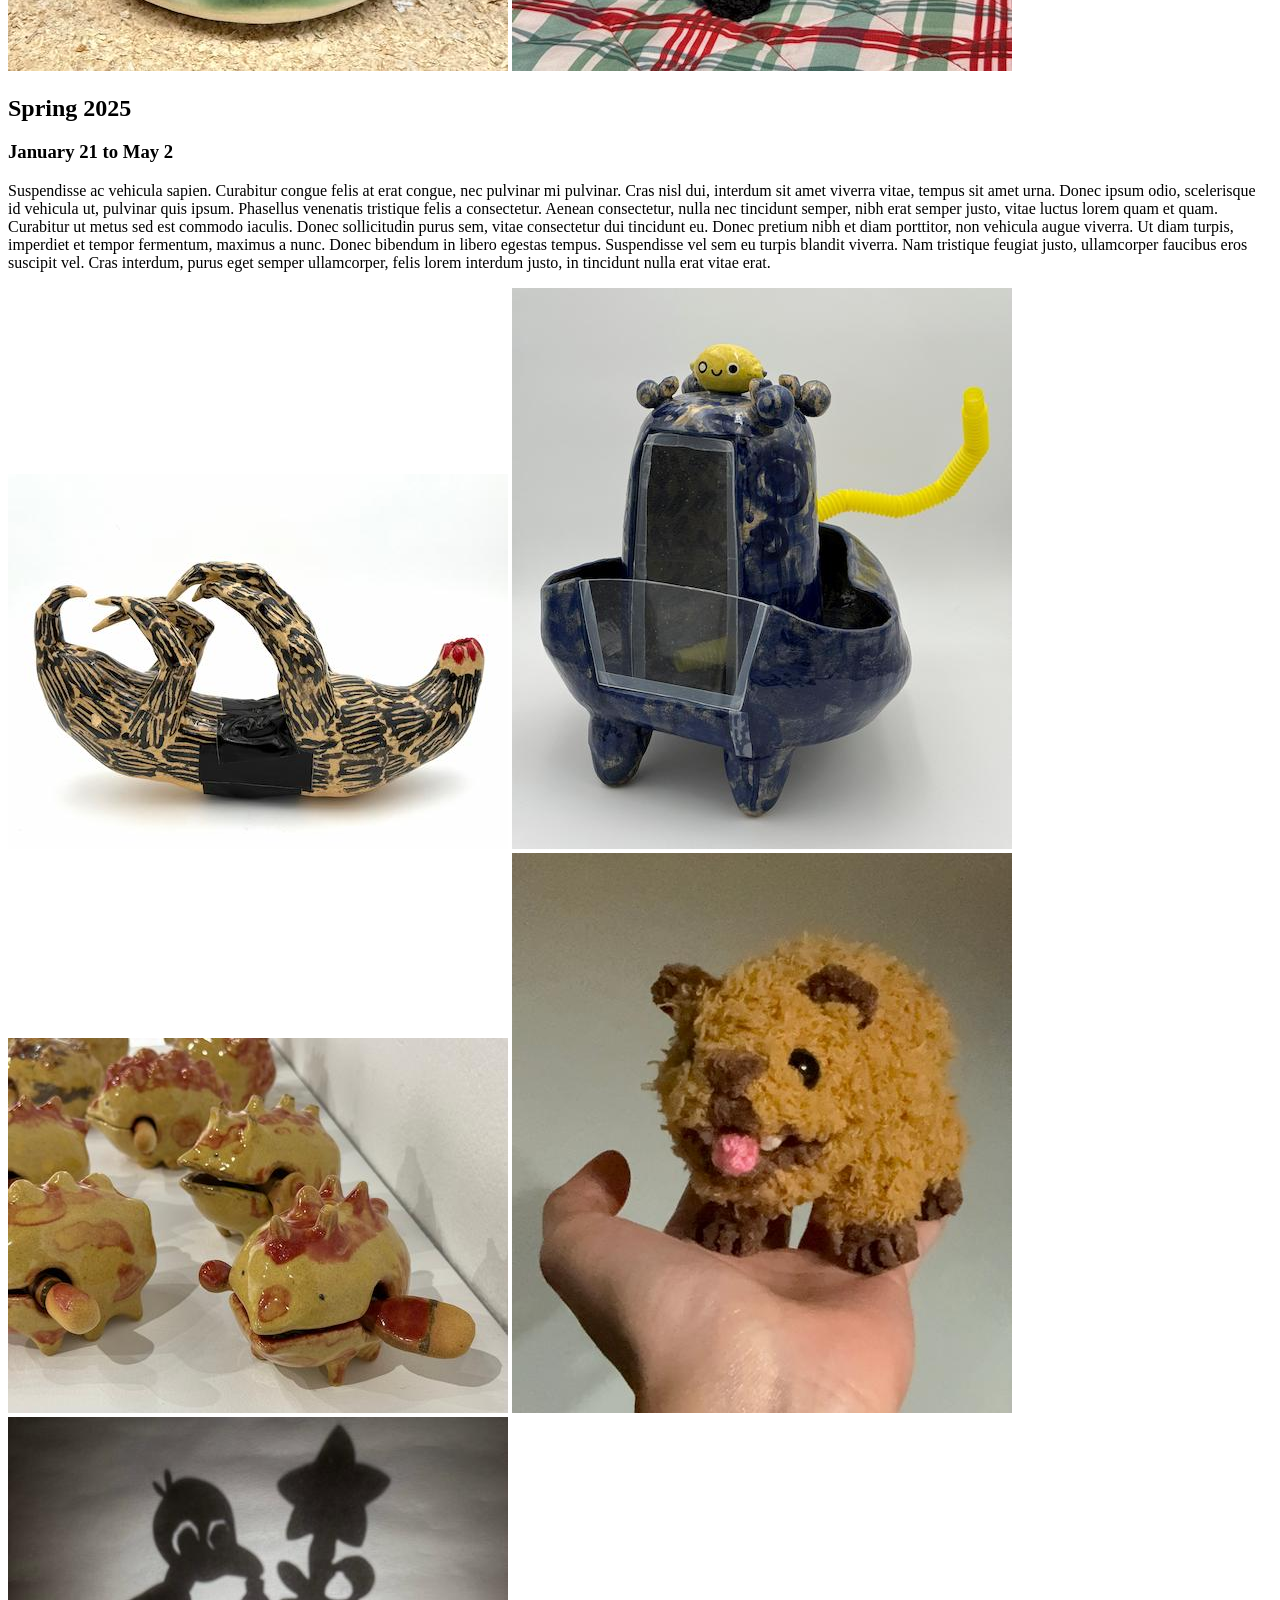
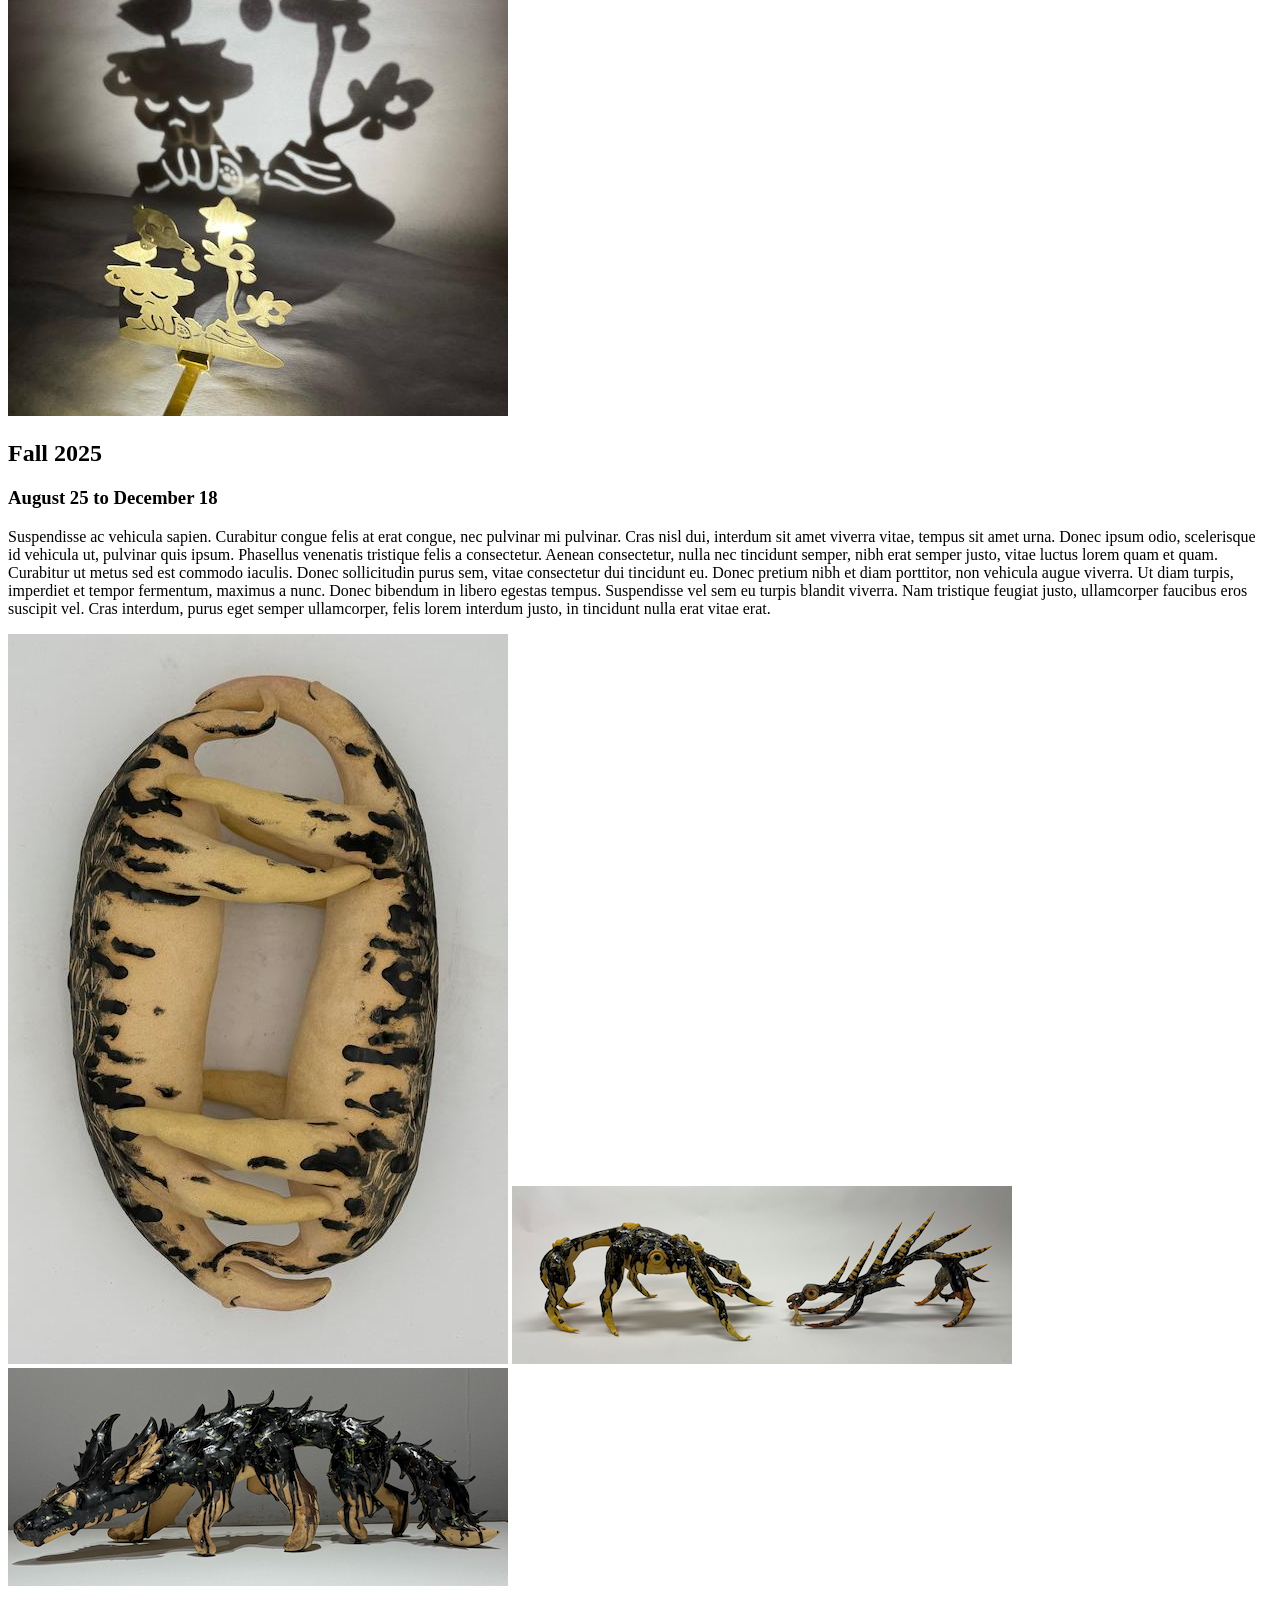
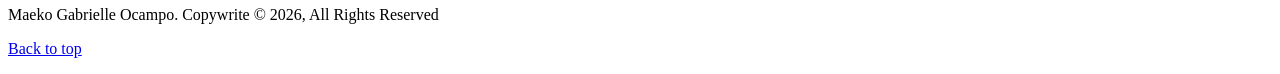
==== commit e56e398d: "I tried making a button, failed, i just put the image in" ====
--- a/index.html
+++ b/index.html
@@ -8,6 +8,12 @@
   <!-- <link rel="stylesheet" href="css/styles.css"> -->
 </head>
 <body>
+
+<!-- DARK MODE -->
+<div>
+  <img class="darkmodebutton" src="images/lighton.png" alt="Lightswitch owo yay!" loading="lazy"/>
+  <img class="darkmodebutton" src="images/lightoff.png" alt="Evil Lightswitch owo yay!" loading="lazy"/>
+</div>
 
 <!-- SPLASH PAGE -->
 <section id="splash-section"
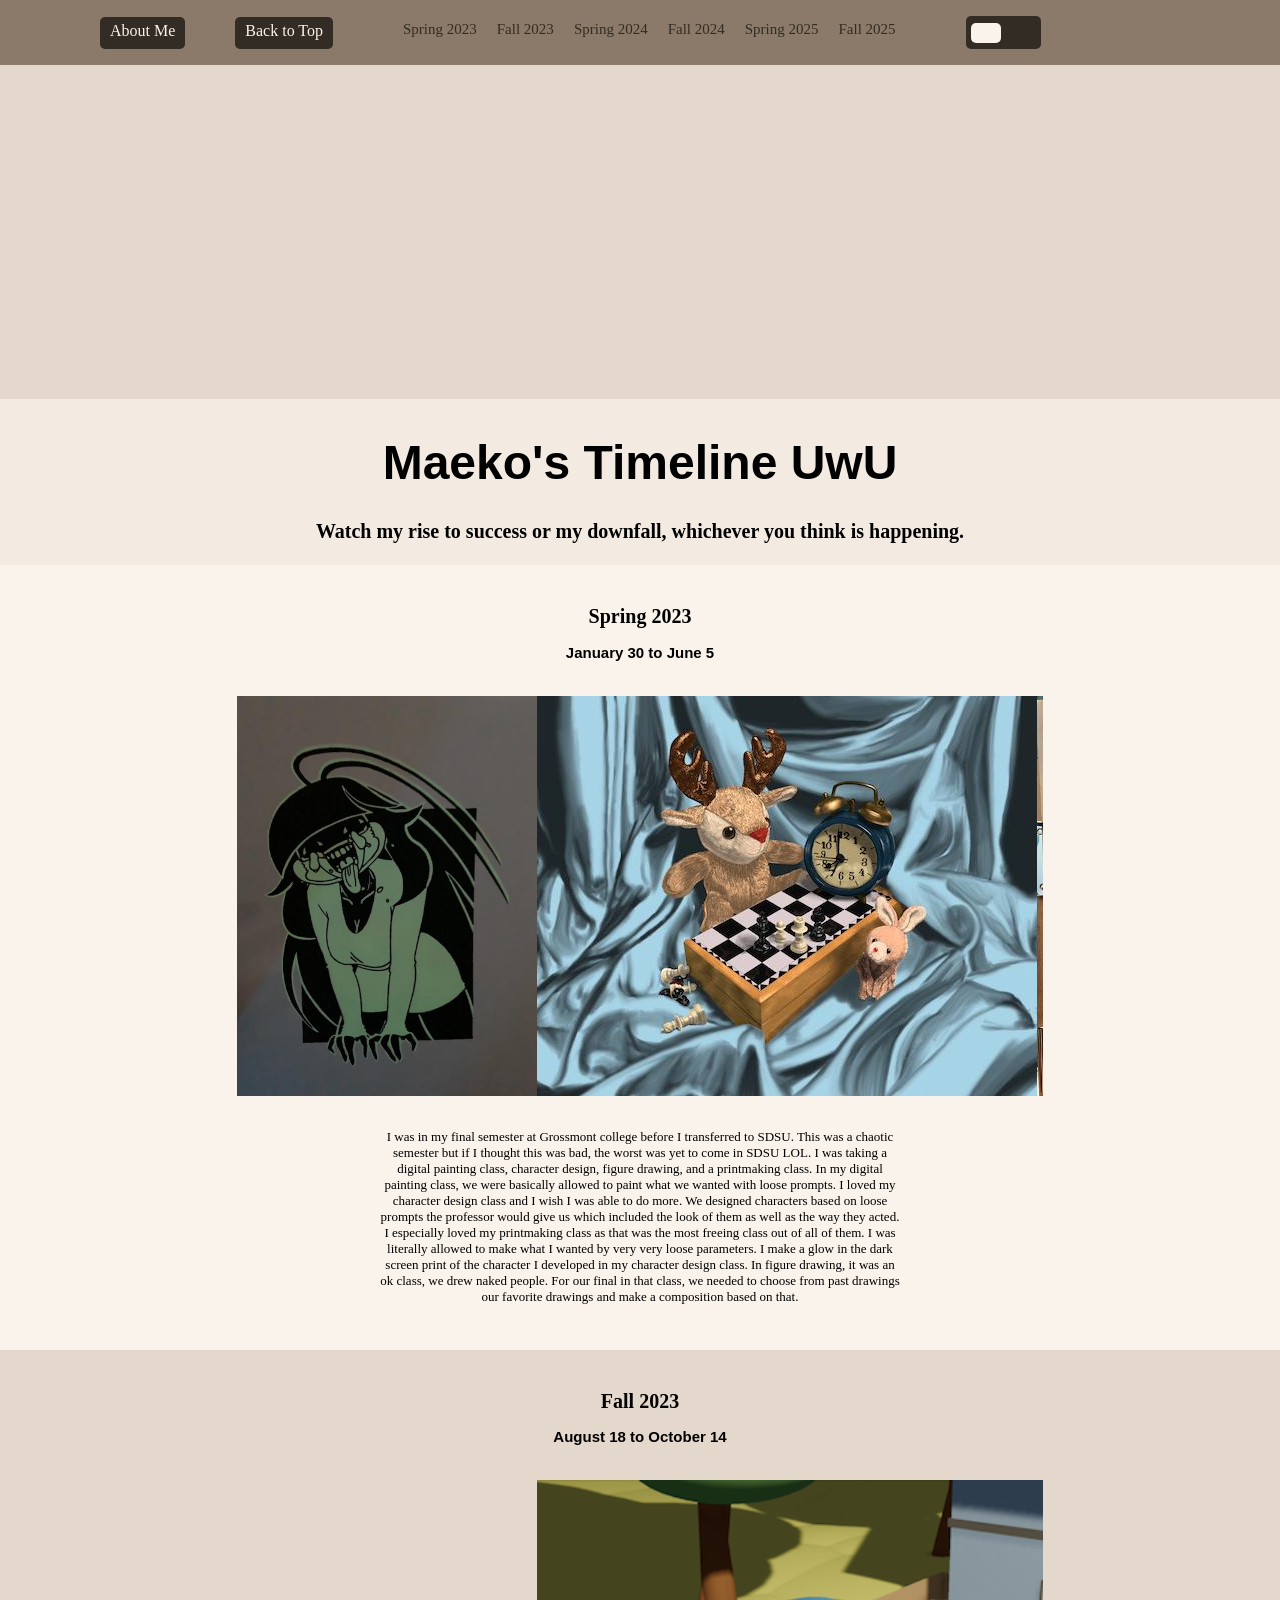
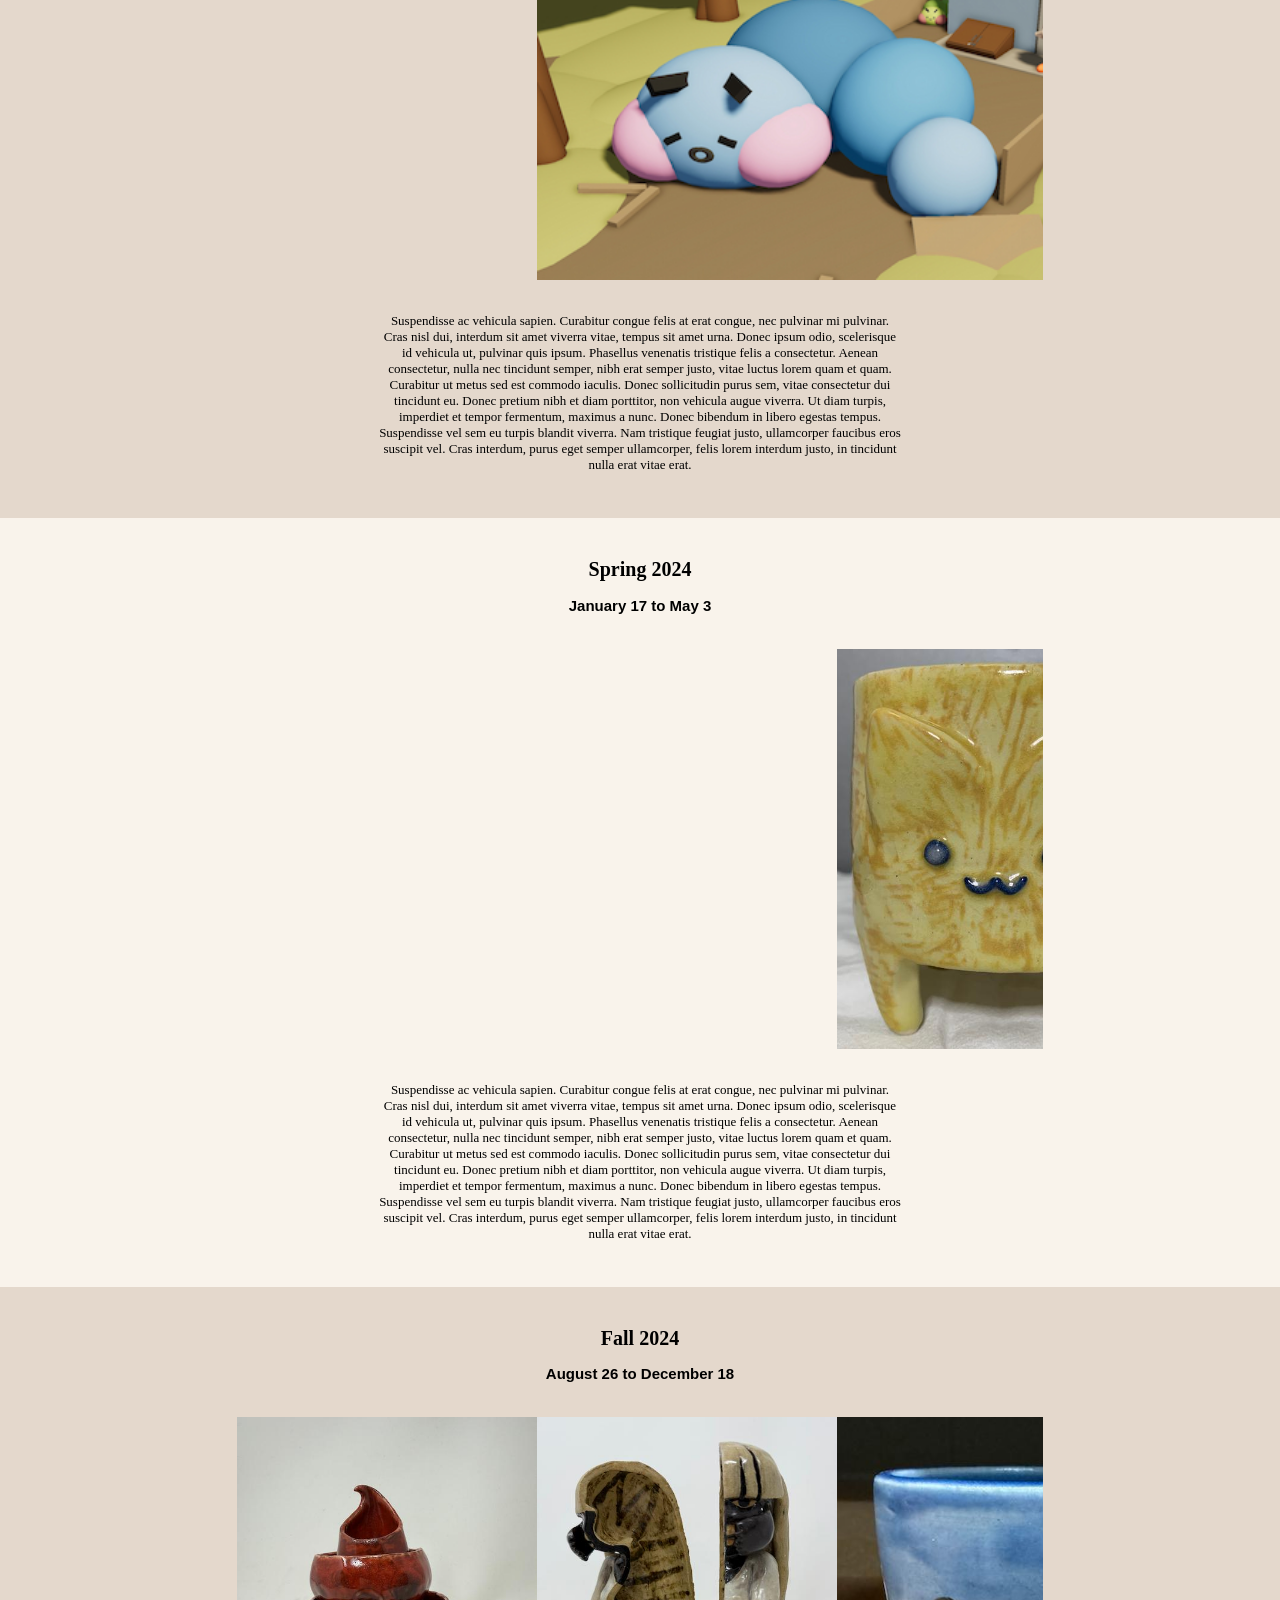
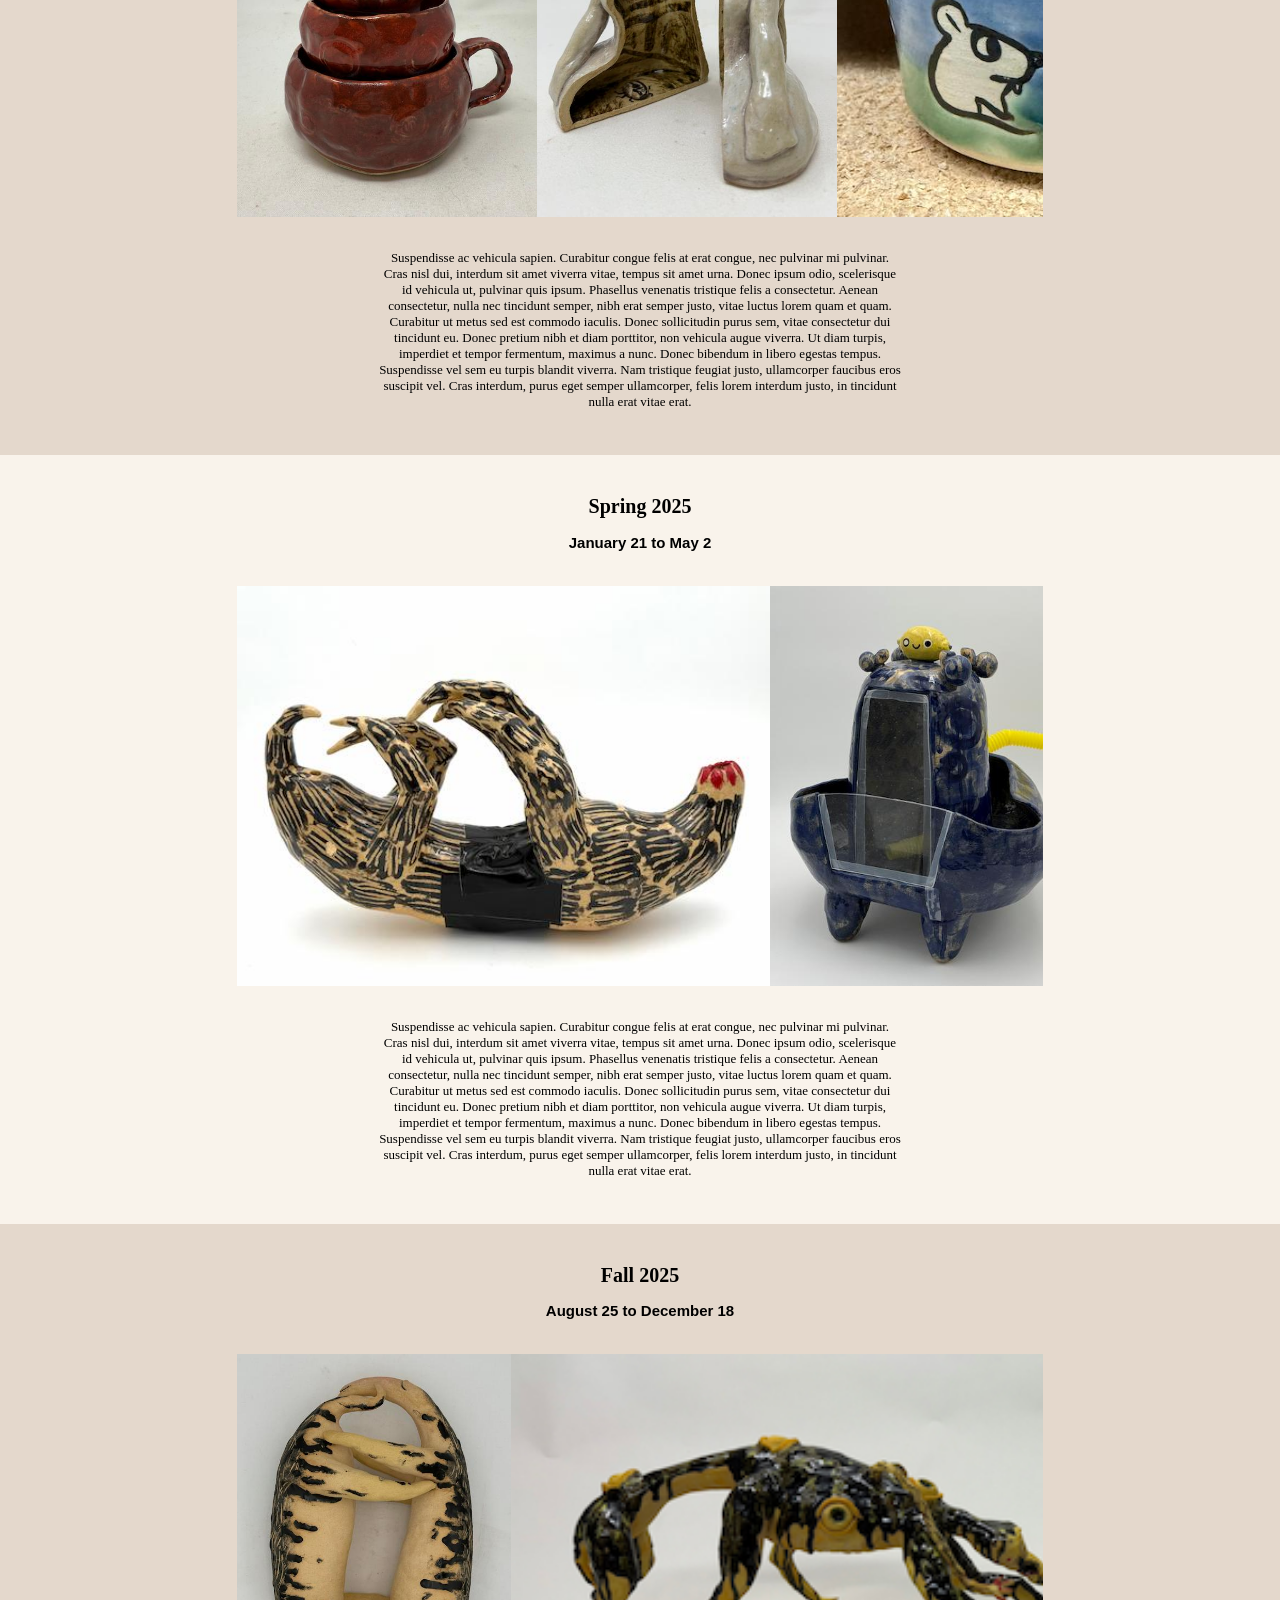
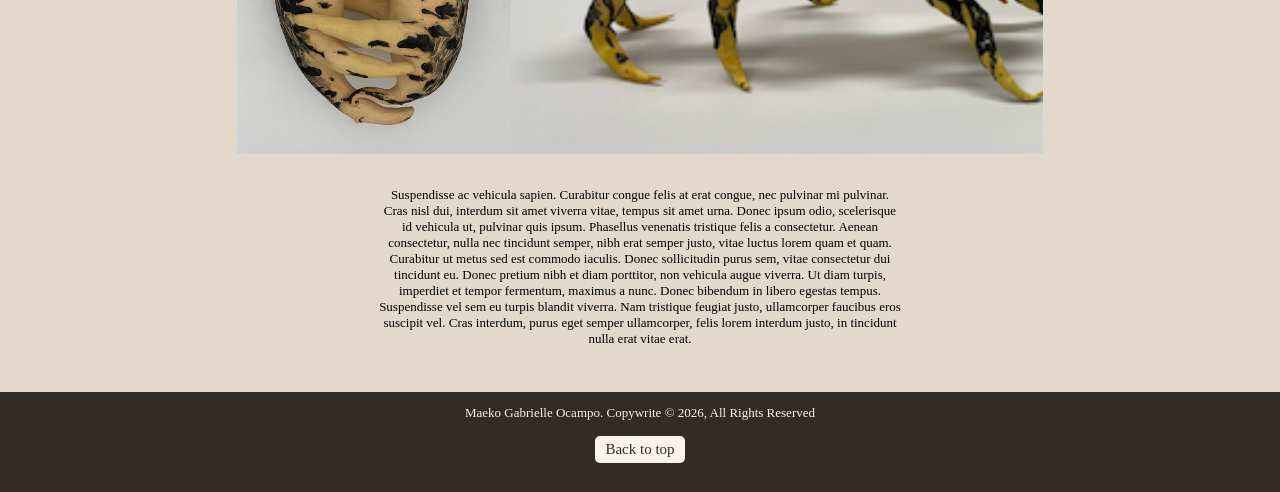
==== commit 284bdaa5: "css aaaaaaaaaaaaa" ====
--- a/index.html
+++ b/index.html
@@ -5,82 +5,102 @@
   <meta name="author" content="Art 444 Student Work">
   <meta name="viewport" content="width=device-width, initial-scale=1, shrink-to-fit=no">
   <title>Hi, welcome to Maeko's timeline</title>
-  <!-- <link rel="stylesheet" href="css/styles.css"> -->
+  <link rel="stylesheet" href="css/styles.css">
 </head>
 <body>
 
-<!-- DARK MODE -->
-<div>
-  <img class="darkmodebutton" src="images/lighton.png" alt="Lightswitch owo yay!" loading="lazy"/>
-  <img class="darkmodebutton" src="images/lightoff.png" alt="Evil Lightswitch owo yay!" loading="lazy"/>
-</div>
-
-<!-- SPLASH PAGE -->
-<section id="splash-section"
-  <div class="splash">
-    <img class="splashimage" src="images/meandsecuremgo.jpg" alt="Me and my secure attachment art piece." loading="lazy"/>
-  </div>
-</section>
 
 <!-- NAVIGATION + MAIN HEADER --> 
 <section id="header" class="header">
     <nav>
-    <h1 class="maintitle">Maeko's Timeline UwU</h1><h2 class="maintitlesubtext">Watch my rise to success or my downfall, whichever you think is happening.</h2>
+      <div class="navigation">
 
-      <div class="container">
-        <div>
-        <div>
-          <a href="about.html" target="_blank">About Me</a>
+      <div class="homepage">
+
+        <div class="tl-bt">
+           <a href="about.html" class="main-button">About Me</a>
+           <a href="#splash-section" class="main-button">Back to Top</a>
+        </div>     
+
+        <!--target=_blank-->
+
+        <div class="timeline">
+          <a class="button" href="#spring-2023">Spring 2023</a>
+          <a class="button" href="#fall-2023">Fall 2023</a>
+          <a class="button" href="#spring-2024">Spring 2024</a>
+          <a class="button" href="#fall-2024">Fall 2024</a>
+          <a class="button" href="#spring-2025">Spring 2025</a>
+          <a class="button" href="#fall-2025">Fall 2025</a>
         </div>
-        
-        <div>
-          <a href="#spring-2023">Spring 2023</a>
-          <a href="#fall-2023">Fall 2023</a>
-          <a href="#spring-2024">Spring 2024</a>
-          <a href="#fall-2024">Fall 2024</a>
-          <a href="#spring-2025">Spring 2025</a>
-          <a href="#fall-2025">Fall 2025</a>
+
+        <div class="outer-switch">
+          <div class="inner-switch"></div>
         </div>
+
+      </div>
+
+        <!-- <div class="darkmode">
+           <img class="darkmodebutton" src="images/lighton.png" alt="Lightswitch owo yay!" loading="lazy"/>
+        </div> -->
+
         </div>
-      </div>
     </nav>
+</section>
+
+<!-- SPLASH PAGE -->
+<section id="splash-section">
+  <div class="splash">
+      <h1 class="maintitle">Maeko's Timeline UwU</h1>
+      <h2 class="maintitlesubtext">Watch my rise to success or my downfall, whichever you think is happening.</h2>
+  </div>
 </section>
 
 <!-- FIRST SECTION --> 
 <section id="spring-2023">
   <div class="container">
-    <h2 class="maintitlesubtext">Spring 2023</h2>
-    <h3 class="subsubtext">January 30 to June 5</h3>
+
+    <div class="titledate">
+      <h2 class="maintitlesubtext">Spring 2023</h2>
+      <h3 class="subsubtext">January 30 to June 5</h3>
+    </div>
+
     <div class="gallery">
       <img class="image" src="images/caramgo.jpg" alt="My cockroach girl named cara." loading="lazy"/>
       <img class="image" src="images/chessmgo.jpg" alt="Digital painting I made with 2 of my plushies and a chess set up I never used." loading="lazy"/>
       <img class="image" src="images/figuredrawingmgo.jpg" alt="My figure drawing final." loading="lazy"/>
     </div>
-    <p class="paragraph">I was in my final semester at Grossmont college before I transferred to SDSU. This was a chaotic semester but if I thought this was bad, the worst was yet to come in SDSU LOL. I was taking a digital painting class, character design, figure drawing, and a printmaking class. In my digital painting class, we were basically allowed to paint what we wanted with loose prompts. I loved my character design class and I wish I was able to do more. We designed characters based on loose prompts the professor would give us which included the look of them as well as the way they acted. I especially loved my printmaking class as that was the most freeing class out of all of them. I was literally allowed to make what I wanted by very very loose parameters. I make a glow in the dark screen print of the character I developed in my character design class. In figure drawing, it was an ok class, we drew naked people. For our final in that class, we needed to choose from past drawings our favorite drawings and make a composition based on that. </p>
-    
+
+      <p class="paragraph">I was in my final semester at Grossmont college before I transferred to SDSU. This was a chaotic semester but if I thought this was bad, the worst was yet to come in SDSU LOL. I was taking a digital painting class, character design, figure drawing, and a printmaking class. In my digital painting class, we were basically allowed to paint what we wanted with loose prompts. I loved my character design class and I wish I was able to do more. We designed characters based on loose prompts the professor would give us which included the look of them as well as the way they acted. I especially loved my printmaking class as that was the most freeing class out of all of them. I was literally allowed to make what I wanted by very very loose parameters. I make a glow in the dark screen print of the character I developed in my character design class. In figure drawing, it was an ok class, we drew naked people. For our final in that class, we needed to choose from past drawings our favorite drawings and make a composition based on that. </p>
+   
+
   </div>
 </section>
 
 <!-- SECOND SECTION -->  
 <section id="fall-2023">
   <div class="container">
-    <h2 class="maintitlesubtext">Fall 2023</h2>
-    <h3 class="subsubtext">August 18 to October 14</h3>
-    <p class="paragraph">Suspendisse ac vehicula sapien. Curabitur congue felis at erat congue, nec pulvinar mi pulvinar. Cras nisl dui, interdum sit amet viverra vitae, tempus sit amet urna. Donec ipsum odio, scelerisque id vehicula ut, pulvinar quis ipsum. Phasellus venenatis tristique felis a consectetur. Aenean consectetur, nulla nec tincidunt semper, nibh erat semper justo, vitae luctus lorem quam et quam. Curabitur ut metus sed est commodo iaculis. Donec sollicitudin purus sem, vitae consectetur dui tincidunt eu. Donec pretium nibh et diam porttitor, non vehicula augue viverra. Ut diam turpis, imperdiet et tempor fermentum, maximus a nunc. Donec bibendum in libero egestas tempus. Suspendisse vel sem eu turpis blandit viverra. Nam tristique feugiat justo, ullamcorper faucibus eros suscipit vel. Cras interdum, purus eget semper ullamcorper, felis lorem interdum justo, in tincidunt nulla erat vitae erat.</p>
+
+    <div class="titledate">
+      <h2 class="maintitlesubtext">Fall 2023</h2>
+      <h3 class="subsubtext">August 18 to October 14</h3>
+    </div>
+
     <div class="gallery">
       <iframe class="youtubevid" width="560" height="315" src="https://www.youtube-nocookie.com/embed/twjnLMwnvf0?si=YISuriGIfuqEXhf3" referrerpolicy="strict-origin-when-cross-origin" title="YouTube video player" frameborder="0" allow="accelerometer; autoplay; clipboard-write; encrypted-media; gyroscope; picture-in-picture; web-share" referrerpolicy="strict-origin-when-cross-origin" allowfullscreen></iframe>
       <img class="image" src="images/caterpillarmgo.jpg" alt="3D modeling of a caterpillar landing on a caterpillar girl's house." loading="lazy"/>
       <img class="image" src="images/sigmundeggystackmgo.jpg" alt="My characters, Sigmund and Eggy, 3D printed, stackable and interchangable." loading="lazy"/>
     </div>
+    <p class="paragraph">Suspendisse ac vehicula sapien. Curabitur congue felis at erat congue, nec pulvinar mi pulvinar. Cras nisl dui, interdum sit amet viverra vitae, tempus sit amet urna. Donec ipsum odio, scelerisque id vehicula ut, pulvinar quis ipsum. Phasellus venenatis tristique felis a consectetur. Aenean consectetur, nulla nec tincidunt semper, nibh erat semper justo, vitae luctus lorem quam et quam. Curabitur ut metus sed est commodo iaculis. Donec sollicitudin purus sem, vitae consectetur dui tincidunt eu. Donec pretium nibh et diam porttitor, non vehicula augue viverra. Ut diam turpis, imperdiet et tempor fermentum, maximus a nunc. Donec bibendum in libero egestas tempus. Suspendisse vel sem eu turpis blandit viverra. Nam tristique feugiat justo, ullamcorper faucibus eros suscipit vel. Cras interdum, purus eget semper ullamcorper, felis lorem interdum justo, in tincidunt nulla erat vitae erat.</p>
   </div>
 </section>
 
 <!-- THIRD SECTION -->  
 <section id="spring-2024">
   <div class="container">
-    <h2 class="maintitlesubtext">Spring 2024</h2>
-    <h3 class="subsubtext">January 17 to May 3</h3>
-    <p class="paragraph">Suspendisse ac vehicula sapien. Curabitur congue felis at erat congue, nec pulvinar mi pulvinar. Cras nisl dui, interdum sit amet viverra vitae, tempus sit amet urna. Donec ipsum odio, scelerisque id vehicula ut, pulvinar quis ipsum. Phasellus venenatis tristique felis a consectetur. Aenean consectetur, nulla nec tincidunt semper, nibh erat semper justo, vitae luctus lorem quam et quam. Curabitur ut metus sed est commodo iaculis. Donec sollicitudin purus sem, vitae consectetur dui tincidunt eu. Donec pretium nibh et diam porttitor, non vehicula augue viverra. Ut diam turpis, imperdiet et tempor fermentum, maximus a nunc. Donec bibendum in libero egestas tempus. Suspendisse vel sem eu turpis blandit viverra. Nam tristique feugiat justo, ullamcorper faucibus eros suscipit vel. Cras interdum, purus eget semper ullamcorper, felis lorem interdum justo, in tincidunt nulla erat vitae erat.</p>
+      <div class="titledate">
+        <h2 class="maintitlesubtext">Spring 2024</h2>
+        <h3 class="subsubtext">January 17 to May 3</h3>
+      </div>
     <div class="gallery">
       <iframe class="youtubevid" width="560" height="315" src="https://www.youtube.com/embed/LnOc1W4bBBk?si=LflQEuFPm-5Ugkjx" title="YouTube video player" frameborder="0" allow="accelerometer; autoplay; clipboard-write; encrypted-media; gyroscope; picture-in-picture; web-share" referrerpolicy="strict-origin-when-cross-origin" allowfullscreen></iframe>
       <iframe class="youtubevid" width="560" height="315" src="https://www.youtube.com/embed/eyXAFBmESiE?si=1Rti_OlntfZB38DV" title="YouTube video player" frameborder="0" allow="accelerometer; autoplay; clipboard-write; encrypted-media; gyroscope; picture-in-picture; web-share" referrerpolicy="strict-origin-when-cross-origin" allowfullscreen></iframe>
@@ -88,30 +108,37 @@
       <img class="image" src="images/eggycupmgo.jpg" alt="Eggy as a ceramic cup" loading="lazy"/>
       <img class="image" src="images/argentineantbowlmgo.jpg" alt="A ceramic bowl with an argentine ant swarm design" loading="lazy"/>
     </div>
+    <p class="paragraph">Suspendisse ac vehicula sapien. Curabitur congue felis at erat congue, nec pulvinar mi pulvinar. Cras nisl dui, interdum sit amet viverra vitae, tempus sit amet urna. Donec ipsum odio, scelerisque id vehicula ut, pulvinar quis ipsum. Phasellus venenatis tristique felis a consectetur. Aenean consectetur, nulla nec tincidunt semper, nibh erat semper justo, vitae luctus lorem quam et quam. Curabitur ut metus sed est commodo iaculis. Donec sollicitudin purus sem, vitae consectetur dui tincidunt eu. Donec pretium nibh et diam porttitor, non vehicula augue viverra. Ut diam turpis, imperdiet et tempor fermentum, maximus a nunc. Donec bibendum in libero egestas tempus. Suspendisse vel sem eu turpis blandit viverra. Nam tristique feugiat justo, ullamcorper faucibus eros suscipit vel. Cras interdum, purus eget semper ullamcorper, felis lorem interdum justo, in tincidunt nulla erat vitae erat.</p>
   </div>
 </section>
 
 <!-- FOURTH SECTION -->  
 <section id="fall-2024">
   <div class="container">
-    <h2 class="maintitlesubtext">Fall 2024</h2>
-    <h3 class="subsubtext">August 26 to December 18</h3>
-    <p class="paragraph">Suspendisse ac vehicula sapien. Curabitur congue felis at erat congue, nec pulvinar mi pulvinar. Cras nisl dui, interdum sit amet viverra vitae, tempus sit amet urna. Donec ipsum odio, scelerisque id vehicula ut, pulvinar quis ipsum. Phasellus venenatis tristique felis a consectetur. Aenean consectetur, nulla nec tincidunt semper, nibh erat semper justo, vitae luctus lorem quam et quam. Curabitur ut metus sed est commodo iaculis. Donec sollicitudin purus sem, vitae consectetur dui tincidunt eu. Donec pretium nibh et diam porttitor, non vehicula augue viverra. Ut diam turpis, imperdiet et tempor fermentum, maximus a nunc. Donec bibendum in libero egestas tempus. Suspendisse vel sem eu turpis blandit viverra. Nam tristique feugiat justo, ullamcorper faucibus eros suscipit vel. Cras interdum, purus eget semper ullamcorper, felis lorem interdum justo, in tincidunt nulla erat vitae erat.</p>
+    <div class="titledate">
+      <h2 class="maintitlesubtext">Fall 2024</h2>
+      <h3 class="subsubtext">August 26 to December 18</h3>
+    </div>
+      
     <div class="gallery">
       <img class="image" src="images/poopcupsmgo.jpg" alt="Ceramic cups that stack to look like a comical poop" loading="lazy"/>
       <img class="image" src="images/carabookmarkmgo.jpg" alt="Cara as bookends" loading="lazy"/>
       <img class="image" src="images/screamingrodentcupmgo.jpg" alt="A ceramic cup with a bunch of rodents and stuff" loading="lazy"/>
       <img class="image" src="images/jimbobcarmgo.jpg" alt="A crochet cat I made for a friend. The cat can extend its head and arms as the respective tail and arms shrink." loading="lazy"/>
     </div>
+    <p class="paragraph">Suspendisse ac vehicula sapien. Curabitur congue felis at erat congue, nec pulvinar mi pulvinar. Cras nisl dui, interdum sit amet viverra vitae, tempus sit amet urna. Donec ipsum odio, scelerisque id vehicula ut, pulvinar quis ipsum. Phasellus venenatis tristique felis a consectetur. Aenean consectetur, nulla nec tincidunt semper, nibh erat semper justo, vitae luctus lorem quam et quam. Curabitur ut metus sed est commodo iaculis. Donec sollicitudin purus sem, vitae consectetur dui tincidunt eu. Donec pretium nibh et diam porttitor, non vehicula augue viverra. Ut diam turpis, imperdiet et tempor fermentum, maximus a nunc. Donec bibendum in libero egestas tempus. Suspendisse vel sem eu turpis blandit viverra. Nam tristique feugiat justo, ullamcorper faucibus eros suscipit vel. Cras interdum, purus eget semper ullamcorper, felis lorem interdum justo, in tincidunt nulla erat vitae erat.</p>
   </div>
 </section>
 
 <!-- FIFTH SECTION -->  
 <section id="spring-2025">
   <div class="container">
-    <h2 class="maintitlesubtext">Spring 2025</h2>
-    <h3 class="subsubtext">January 21 to May 2</h3>
-    <p class="paragraph">Suspendisse ac vehicula sapien. Curabitur congue felis at erat congue, nec pulvinar mi pulvinar. Cras nisl dui, interdum sit amet viverra vitae, tempus sit amet urna. Donec ipsum odio, scelerisque id vehicula ut, pulvinar quis ipsum. Phasellus venenatis tristique felis a consectetur. Aenean consectetur, nulla nec tincidunt semper, nibh erat semper justo, vitae luctus lorem quam et quam. Curabitur ut metus sed est commodo iaculis. Donec sollicitudin purus sem, vitae consectetur dui tincidunt eu. Donec pretium nibh et diam porttitor, non vehicula augue viverra. Ut diam turpis, imperdiet et tempor fermentum, maximus a nunc. Donec bibendum in libero egestas tempus. Suspendisse vel sem eu turpis blandit viverra. Nam tristique feugiat justo, ullamcorper faucibus eros suscipit vel. Cras interdum, purus eget semper ullamcorper, felis lorem interdum justo, in tincidunt nulla erat vitae erat.</p>
+
+    <div class="titledate">
+      <h2 class="maintitlesubtext">Spring 2025</h2>
+      <h3 class="subsubtext">January 21 to May 2</h3>
+    </div>
+
     <div class="gallery">
       <img class="image" src="images/breastcancermgo.jpg" alt="Ceramic breast cancer whistling vessel" loading="lazy"/>
       <img class="image" src="images/pnemoniamgo.jpg" alt="Ceramic pnemonia spirometer" loading="lazy"/>
@@ -119,20 +146,25 @@
       <img class="image" src="images/hyraxmgo.jpg" alt="Hyrax crochet plushie I made for a friend" loading="lazy"/>
       <img class="image" src="images/shadowchrimismgo.jpg" alt="Brass plate casting shadow of my dog and a crow setting up a christmas tree." loading="lazy"/>
     </div>
+    <p class="paragraph">Suspendisse ac vehicula sapien. Curabitur congue felis at erat congue, nec pulvinar mi pulvinar. Cras nisl dui, interdum sit amet viverra vitae, tempus sit amet urna. Donec ipsum odio, scelerisque id vehicula ut, pulvinar quis ipsum. Phasellus venenatis tristique felis a consectetur. Aenean consectetur, nulla nec tincidunt semper, nibh erat semper justo, vitae luctus lorem quam et quam. Curabitur ut metus sed est commodo iaculis. Donec sollicitudin purus sem, vitae consectetur dui tincidunt eu. Donec pretium nibh et diam porttitor, non vehicula augue viverra. Ut diam turpis, imperdiet et tempor fermentum, maximus a nunc. Donec bibendum in libero egestas tempus. Suspendisse vel sem eu turpis blandit viverra. Nam tristique feugiat justo, ullamcorper faucibus eros suscipit vel. Cras interdum, purus eget semper ullamcorper, felis lorem interdum justo, in tincidunt nulla erat vitae erat.</p>
   </div>
 </section>
 
 <!-- SIXTH SECTION -->  
 <section id="fall-2025">
   <div class="container">
-    <h2 class="maintitlesubtext">Fall 2025</h2>
-    <h3 class="subsubtext">August 25 to December 18</h3>
-    <p class="paragraph">Suspendisse ac vehicula sapien. Curabitur congue felis at erat congue, nec pulvinar mi pulvinar. Cras nisl dui, interdum sit amet viverra vitae, tempus sit amet urna. Donec ipsum odio, scelerisque id vehicula ut, pulvinar quis ipsum. Phasellus venenatis tristique felis a consectetur. Aenean consectetur, nulla nec tincidunt semper, nibh erat semper justo, vitae luctus lorem quam et quam. Curabitur ut metus sed est commodo iaculis. Donec sollicitudin purus sem, vitae consectetur dui tincidunt eu. Donec pretium nibh et diam porttitor, non vehicula augue viverra. Ut diam turpis, imperdiet et tempor fermentum, maximus a nunc. Donec bibendum in libero egestas tempus. Suspendisse vel sem eu turpis blandit viverra. Nam tristique feugiat justo, ullamcorper faucibus eros suscipit vel. Cras interdum, purus eget semper ullamcorper, felis lorem interdum justo, in tincidunt nulla erat vitae erat.</p>
+
+    <div class="titledate">
+      <h2 class="maintitlesubtext">Fall 2025</h2>
+      <h3 class="subsubtext">August 25 to December 18</h3>
+    </div>
+
     <div class="gallery">
       <img class="image" src="images/securemgo.jpg" alt="ceramic sculpture representing secure attachment" loading="lazy"/>
       <img class="image" src="images/avoidantandanxiousmgo.jpg" alt="ceramic sculpture representing anxious and avoidant attachmen, respectively." loading="lazy"/>
       <img class="image" src="images/disorganizedmgo.jpg" alt="ceramic sculpture representing disorganized attachment" loading="lazy"/>
     </div>
+    <p class="paragraph">Suspendisse ac vehicula sapien. Curabitur congue felis at erat congue, nec pulvinar mi pulvinar. Cras nisl dui, interdum sit amet viverra vitae, tempus sit amet urna. Donec ipsum odio, scelerisque id vehicula ut, pulvinar quis ipsum. Phasellus venenatis tristique felis a consectetur. Aenean consectetur, nulla nec tincidunt semper, nibh erat semper justo, vitae luctus lorem quam et quam. Curabitur ut metus sed est commodo iaculis. Donec sollicitudin purus sem, vitae consectetur dui tincidunt eu. Donec pretium nibh et diam porttitor, non vehicula augue viverra. Ut diam turpis, imperdiet et tempor fermentum, maximus a nunc. Donec bibendum in libero egestas tempus. Suspendisse vel sem eu turpis blandit viverra. Nam tristique feugiat justo, ullamcorper faucibus eros suscipit vel. Cras interdum, purus eget semper ullamcorper, felis lorem interdum justo, in tincidunt nulla erat vitae erat.</p>
   </div>
 </section>
 
@@ -140,7 +172,11 @@
 <footer>
   <div class="container">
       <p class="paragraph">Maeko Gabrielle Ocampo. Copywrite © 2026, All Rights Reserved</p>
-      <p class="buttontext"><a href="#">Back to top</a></p>
+      
+    <div>
+      <a class="light-button" href="#splash-section">Back to top</a>
+    </div>
+
   </div>
 </footer>
 
--- a/css/styles.css
+++ b/css/styles.css
@@ -1,7 +1,18 @@
 /* CSS GOES HERE */
+
+
+
+
+/* UNIVERSAL ELEMENTS */
 html {
-    font-family: cursive !important;
-}
+    /* font-family: cursive !important; */
+}
+
+.homepage {
+    display: flex;
+    column-gap: 60px;
+}
+
 body {
     margin: 0;
 	padding: 0;
@@ -11,46 +22,336 @@
 	vertical-align: baseline;
 }
 
-a[href="about.html"]{
-    color: green;
-    font-weight: italic, bold;
-}
-
 div p {
     font-size: 30px; 
-}
-
-div#wrapper {
+    margin-bottom: 5px;
+}
+
+div.bruh {
+    font-family: 'Lucida Sans', 'Lucida Sans Regular', 'Lucida Grande', 'Lucida Sans Unicode', Geneva, Verdana, sans-serif;
+}
+
+section {
+    display: flex;
+    padding: 40px 20px;
+}
+
+.container {
+    width: 65%;
+    /*max-width: 960px;*/
+    text-align: center;
+    display: flex;
+    flex-direction: column;
+    align-items: center;
+    margin: 0 auto;
+    row-gap: 10px;
+}
+
+
+
+
+h1 {
+    font-family: 'Trebuchet MS', 'Lucida Sans Unicode', 'Lucida Grande', 'Lucida Sans', Arial, sans-serif;
+    font-size: 3em;
+}
+
+h2 {
+    font-family: cursive;
+    font-size: 20px;
+    margin: 0px;
+}
+
+h3 {
+    font-family: 'Gill Sans', 'Gill Sans MT', Calibri, 'Trebuchet MS', sans-serif;
+    font-size: 15px;
+
+}
+
+
+.paragraph {
+    font-family: cursive;
+    font-size: 13px;
+    width: 65%;
+}
+
+section:nth-child(even) {
+    background-color: #e4d8cc;
+}
+
+section:nth-child(odd) {
+    background-color: #f9f3eb;
+}
+
+
+
+
+
+
+
+
+/* SPLASH */
+#header {
+    position: sticky;
+    top: 0;
+    z-index: 100;
+    max-height: 65px;
+    padding: 0px;
+    display: flex;
+    align-items: center;
+    justify-content: flex-start;
+    background-color: #8b7a69;
+    padding: 0px 100px;
+    width: auto;
+}
+
+.tl-bt {
+    display:flex;
+    flex-direction: row;
+    align-items: center;
+    gap: 50px;
+}
+
+.abtme-bt {
+    display:flex;
+    flex-direction: row;
+    align-items: center;
+    gap: 50px;
+    width: 900px
+}
+
+.navigation {
+    display: flex;
+    overflow: hidden;
+    justify-content: center; 
+    align-items: center;     
+    height: 200px;
+    column-gap: 100px;
+}
+
+[class~="button"] {
+  font-size: 15px;
+}
+
+.timeline {
+    display: flex;
+}
+
+.main-button {
+    font-family: cursive;
+    display: inline-block;
+    padding: 5px 10px;
+    background-color: #332c24;
+    color: #f9f3eb;
+    justify-content: center;
+    text-align: center;
+    text-decoration: none; 
+    border-radius: 5px; 
+    cursor: pointer; 
+    border: none;
+    height: 22px;
+}
+
+.button {
+    font-family: cursive;
+    display: inline-block;
+    padding: 5px 10px;
+    /*background-color: #332c24 #f9f3eb white;*/
+    color: #332c24;
+    text-align: center;
+    text-decoration: none; 
+    border-radius: 5px; 
+    cursor: pointer; 
+    border: none;
+}
+
+.light-button {
+    font-family: cursive;
+    display: inline-block;
+    padding: 5px 10px;
+    background-color: #f9f3eb;
+    color: #332c24;
+    text-align: center;
+    text-decoration: none; 
+    border-radius: 5px; 
+    cursor: pointer; 
+    border: none;
+    font-size: 15px;
+    display: flex;
+}
+
+a[href="about.html"]{
+    text-decoration: none;
+}
+
+[href*="spring"]{
+    text-decoration: none;
+}
+
+[href*="fall"]{
+    text-decoration: none;
+}
+
+.outer-switch {
+  width: 70px;
+  height: 33px;
+  background-color: #332c24;
+  display: flex;
+  align-items: center;
+  justify-content: flex-start;
+  border-radius: 5px; 
+  padding: 0px 0px 0px 5px
+}
+
+.inner-switch {
+  width: 30px;
+  height: 20px;
+  background-color: #f9f3eb;
+  border-radius: 5px;
+}
+
+#splash-section {
+    min-height: 500px;
+    background-image: linear-gradient(rgba(63, 46, 28, 0.5)), url("../images/splash-image.jpg");
+    background-size: cover;
+    padding: 0px;
+    display: flex;
+    flex-direction: column;
+    justify-content: flex-end;
+}
+
+.darkmode {
+}
+
+.darkmodebutton {
+    max-width: 70px;
+}
+
+.splash {
+    background-color: rgba(249, 243, 235, .7);
+    display: flex;
+    flex-direction: column;
+    justify-content: center;
+    align-items: center;
+    line-height: 50%;
+    padding: 20px 0px 30px 0px;
+    row-gap: 20px;
+}
+
+
+
+
+
+
+
+
+
+/* SEMESTER SECTION */
+
+.titledate {
+    display: flex;
+    flex-direction: column;
+    row-gap: .5px;
+}
+
+.gallery {
+  height: 400px;
+  border: #474038;
+  padding: 10px 0px;
+  overflow-x: scroll;
+  display: flex;
+  flex-direction: row;
+  justify-content: flex-start;
+}
+
+.image {
+    display: flex;
+    flex-direction: row;
+    /*transform: ;*/
+}
+
+
+
+section .gallery {
+    width: 100%;
+    display: flex;
+    justify-content: flex-start;
+}
+/*section .gallery img {
+    width: 32%;
+}*/
+
+
+
+
+
+
+
+
+
+
+/* ABOUT ME */
+
+.standalone-image {
+    height: 300px;
+}
+
+.aboutcontainer {
+    width: 65%;
+    /*max-width: 960px;*/
+    text-align: center;
+    display: flex;
+    flex-direction: column;
+    justify-content: center;
+    align-items: center;
+    margin: 0 auto;
+    row-gap: 10px;
+}
+
+.aboutme {
+    display:flex;
+    flex-direction: row;
+    align-items: center;
+    gap: 50px;
+    width: 600px;
+}
+
+div.aboutme-desc {
+    display:flex;
+    flex-direction: column;
+    justify-content: center;
+    text-align: left;
+    width: 500px;
+    height: 300px;
+}
+
+
+
+.faq-sections {
+    display: inline-block;
+    padding: 5px 10px;
+    background-color: #f9f3eb;
+    color: #332c24;
+    text-align: center;
+    text-decoration: none; 
+    border-radius: 5px; 
+    cursor: pointer; 
+    border: none;
+    width: 65%;
+    font-size: 15px;
+}
+
+/* FOOTER*/
+footer {
+    background-color: #332c24;
+    color: #f9f3eb;
+    height: 100px;
+    padding-bottom: 15px 20px;
+}
+
+/*div#wrapper {
     background: cornflowerblue
 }   
-
-div.bruh {
-    font-family: 'Lucida Sans', 'Lucida Sans Regular', 'Lucida Grande', 'Lucida Sans Unicode', Geneva, Verdana, sans-serif;
-}
-
-section {
-    padding: 60px 20px;
-}
-section:nth-child(even) {
-    background-color: #f2f2f2;
-}
-.container {
-    width: 100%;
-    max-width: 960px;
-    text-align: left;
-    margin: 0 auto;
-}
-h1 {
-    font-size: 3em;
-}
-section .gallery {
-    width: 100%;
-}
-section .gallery img {
-    width: 32%;
-}
-footer {
-    background-color: #000;
-    color: #fff;
-    padding: 10px;
-}+    
+
+
+    for practice*/
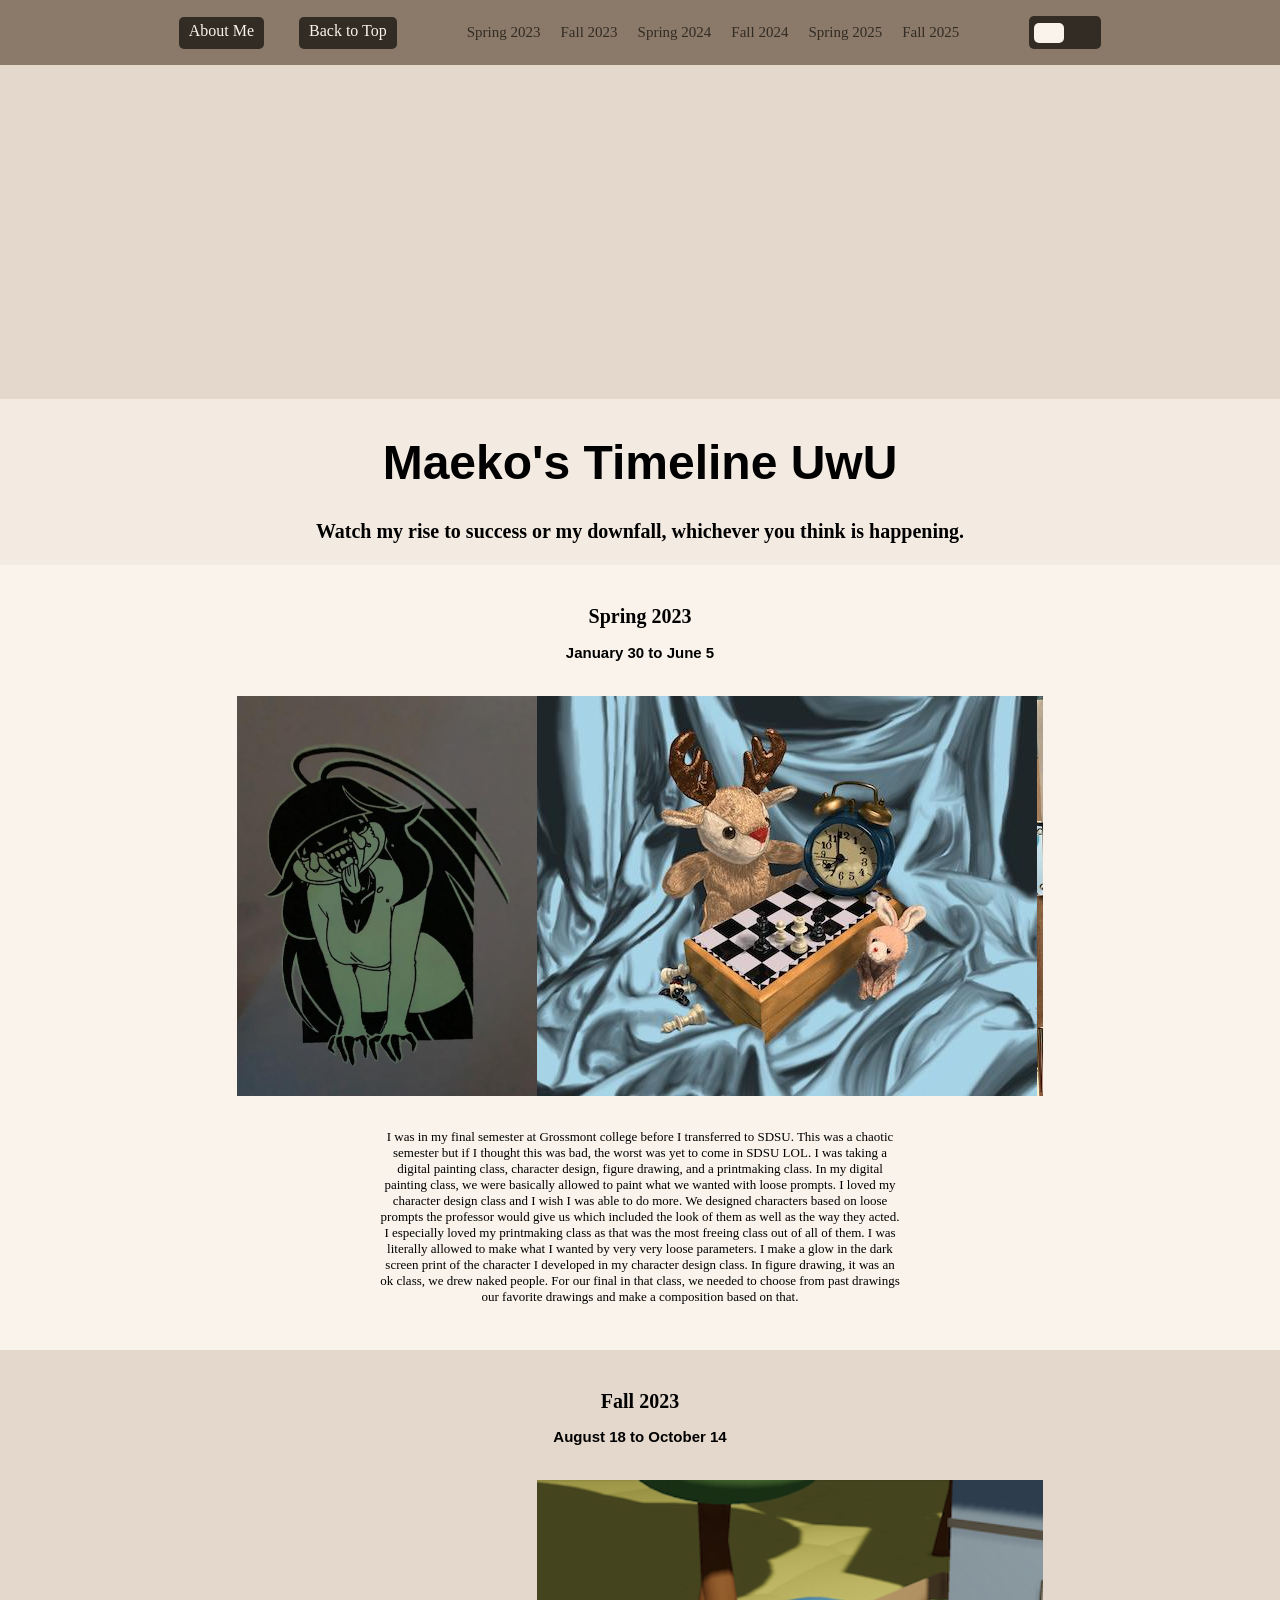
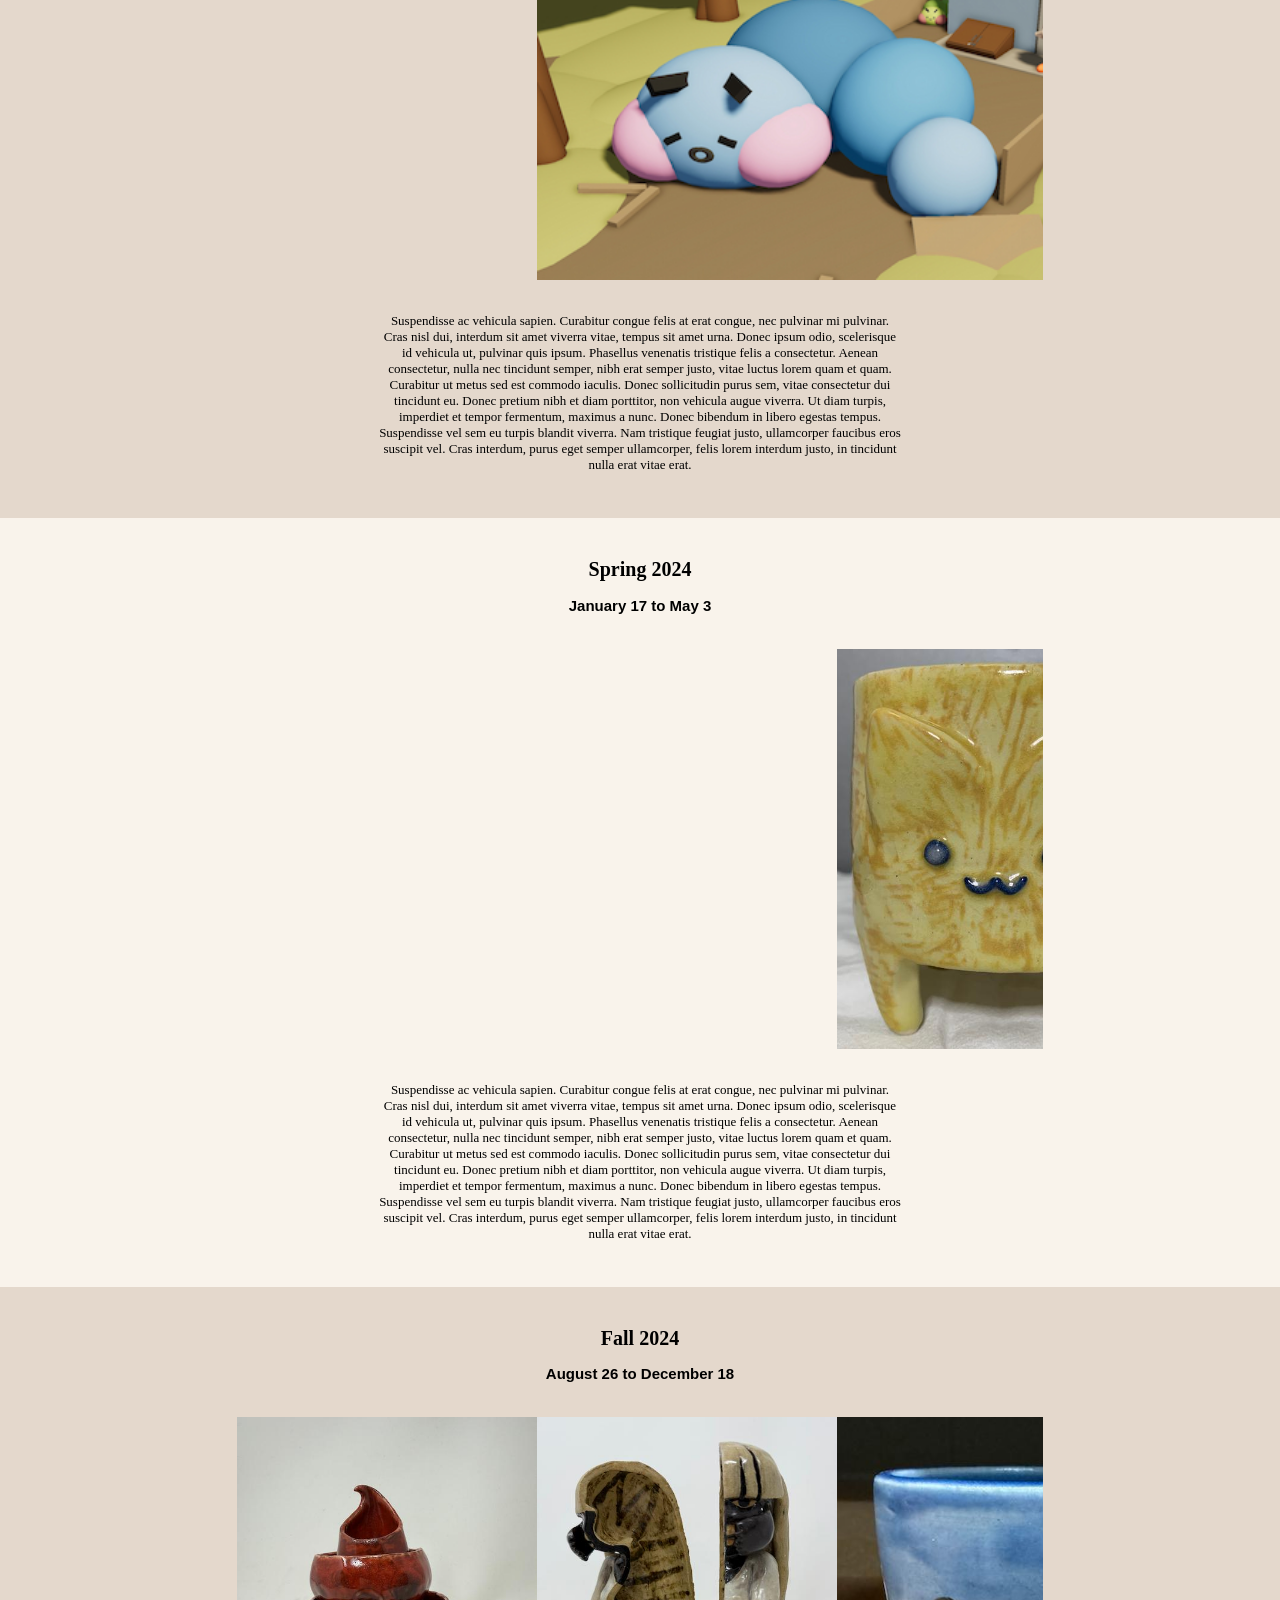
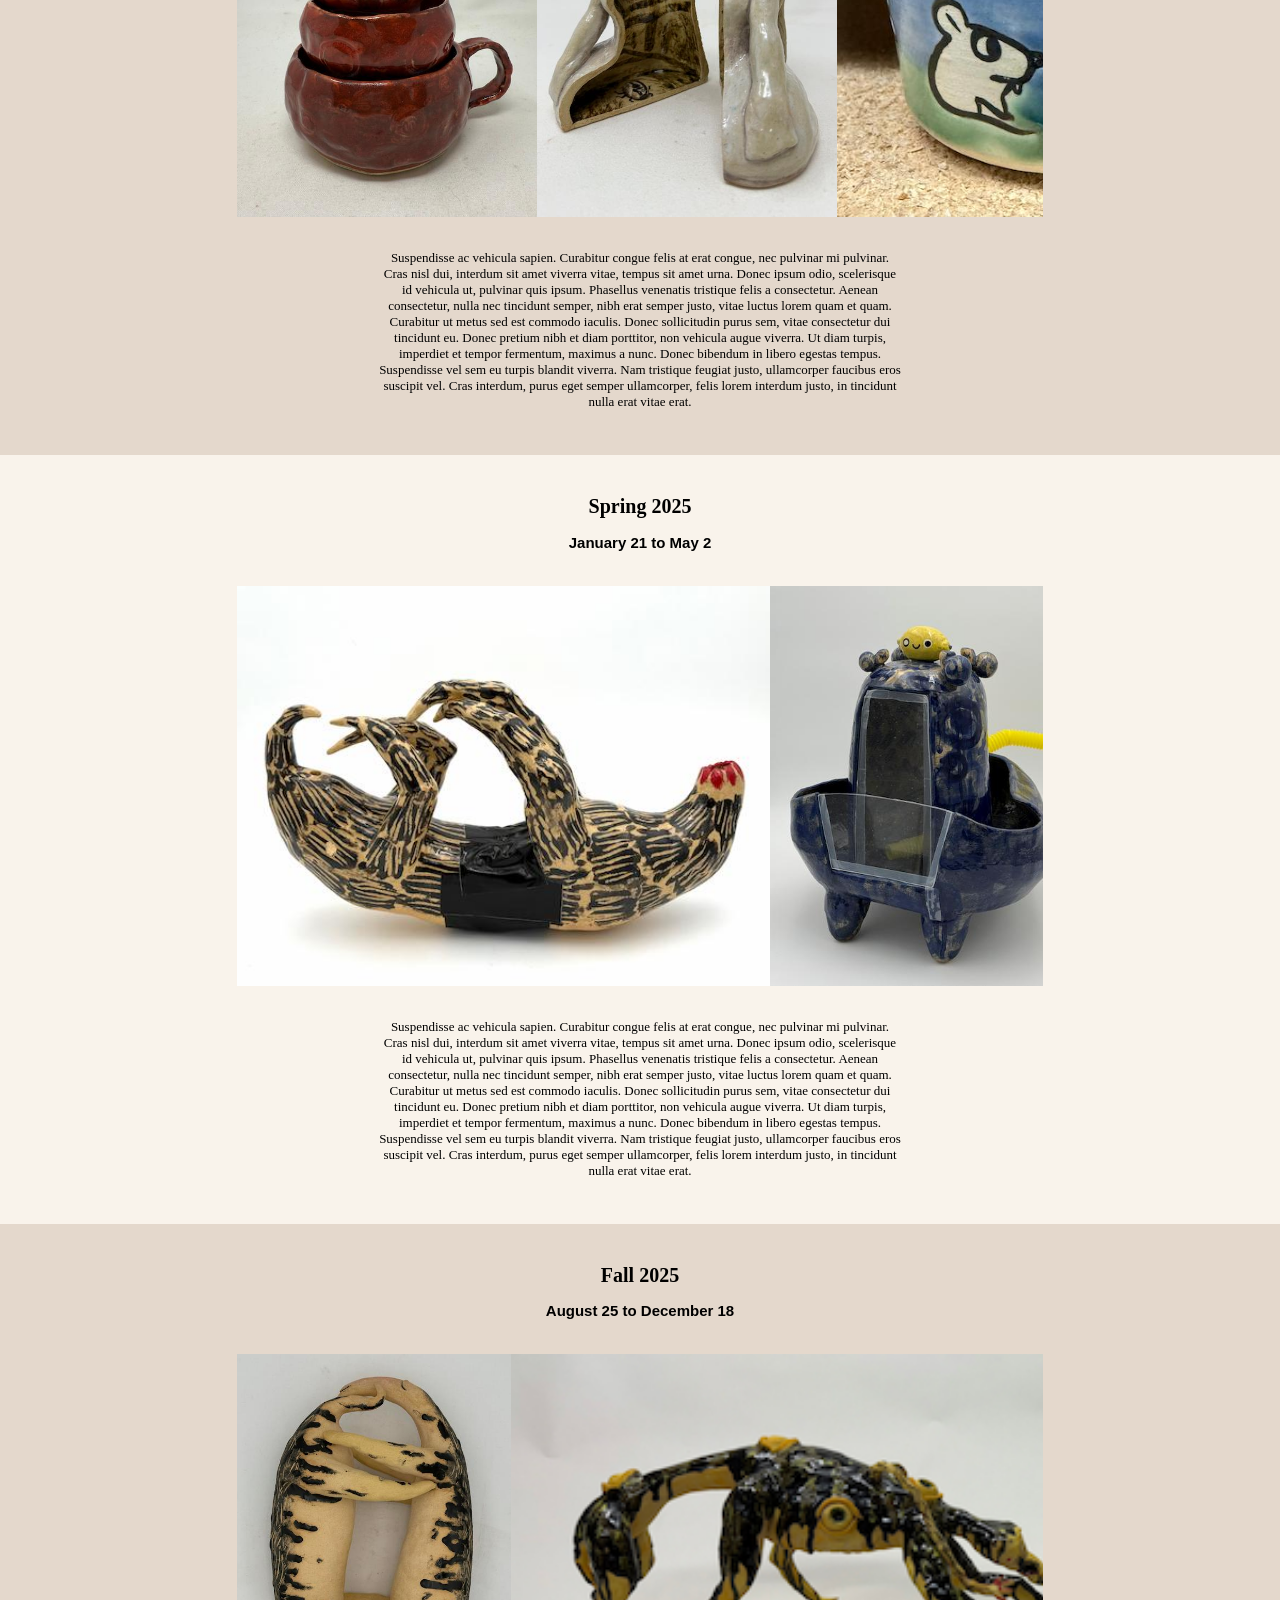
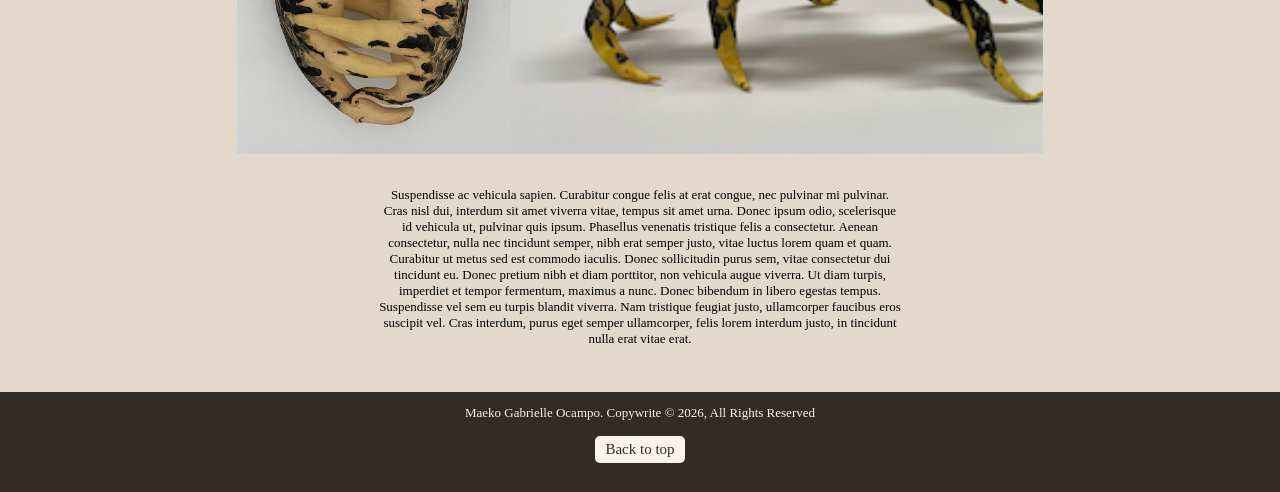
==== commit fcfc6564: "im not done yet but im commiting so i can see how to submit this :(" ====
--- a/index.html
+++ b/index.html
@@ -6,6 +6,7 @@
   <meta name="viewport" content="width=device-width, initial-scale=1, shrink-to-fit=no">
   <title>Hi, welcome to Maeko's timeline</title>
   <link rel="stylesheet" href="css/styles.css">
+  <link rel="stylesheet" href="css/responsive.css">
 </head>
 <body>
 
--- a/css/styles.css
+++ b/css/styles.css
@@ -90,6 +90,10 @@
 
 
 /* SPLASH */
+.homepage {
+    align-items: center;
+}
+
 #header {
     position: sticky;
     top: 0;
@@ -97,8 +101,9 @@
     max-height: 65px;
     padding: 0px;
     display: flex;
-    align-items: center;
-    justify-content: flex-start;
+    overflow: hidden;
+    align-items: center;
+    justify-content: center;
     background-color: #8b7a69;
     padding: 0px 100px;
     width: auto;
@@ -108,15 +113,20 @@
     display:flex;
     flex-direction: row;
     align-items: center;
-    gap: 50px;
+    gap: 35px;
 }
 
 .abtme-bt {
     display:flex;
     flex-direction: row;
     align-items: center;
-    gap: 50px;
-    width: 900px
+    gap: 35px;
+    /*display:flex;
+    flex-direction: row;
+    align-items: center;
+    gap: 35px;
+    width: 100%;
+    width: 900px;*/
 }
 
 .navigation {
@@ -192,7 +202,7 @@
 }
 
 .outer-switch {
-  width: 70px;
+  width: 67px;
   height: 33px;
   background-color: #332c24;
   display: flex;
@@ -219,8 +229,7 @@
     justify-content: flex-end;
 }
 
-.darkmode {
-}
+
 
 .darkmodebutton {
     max-width: 70px;
@@ -235,6 +244,12 @@
     line-height: 50%;
     padding: 20px 0px 30px 0px;
     row-gap: 20px;
+    text-align: center;
+}
+
+
+.maintitlesubtext {
+    text-align: center;
 }
 
 
--- a/css/responsive.css
+++ b/css/responsive.css
@@ -0,0 +1,24 @@
+/* TABLET VIEW */
+@media only screen and (max-width:992px) {
+  .button {
+    scale: 50%
+  }
+  .maintitlesubtext {
+    width: 75%;
+  }
+  .splash {
+    padding: 40px 50px;
+  }
+  .timeline {
+    display: none;
+  }
+  /* .abtme-bt {
+    width:50%
+  } */
+}
+
+
+/* MOBILE VIEW */
+@media only screen and (max-width: 478px) {
+  
+} 
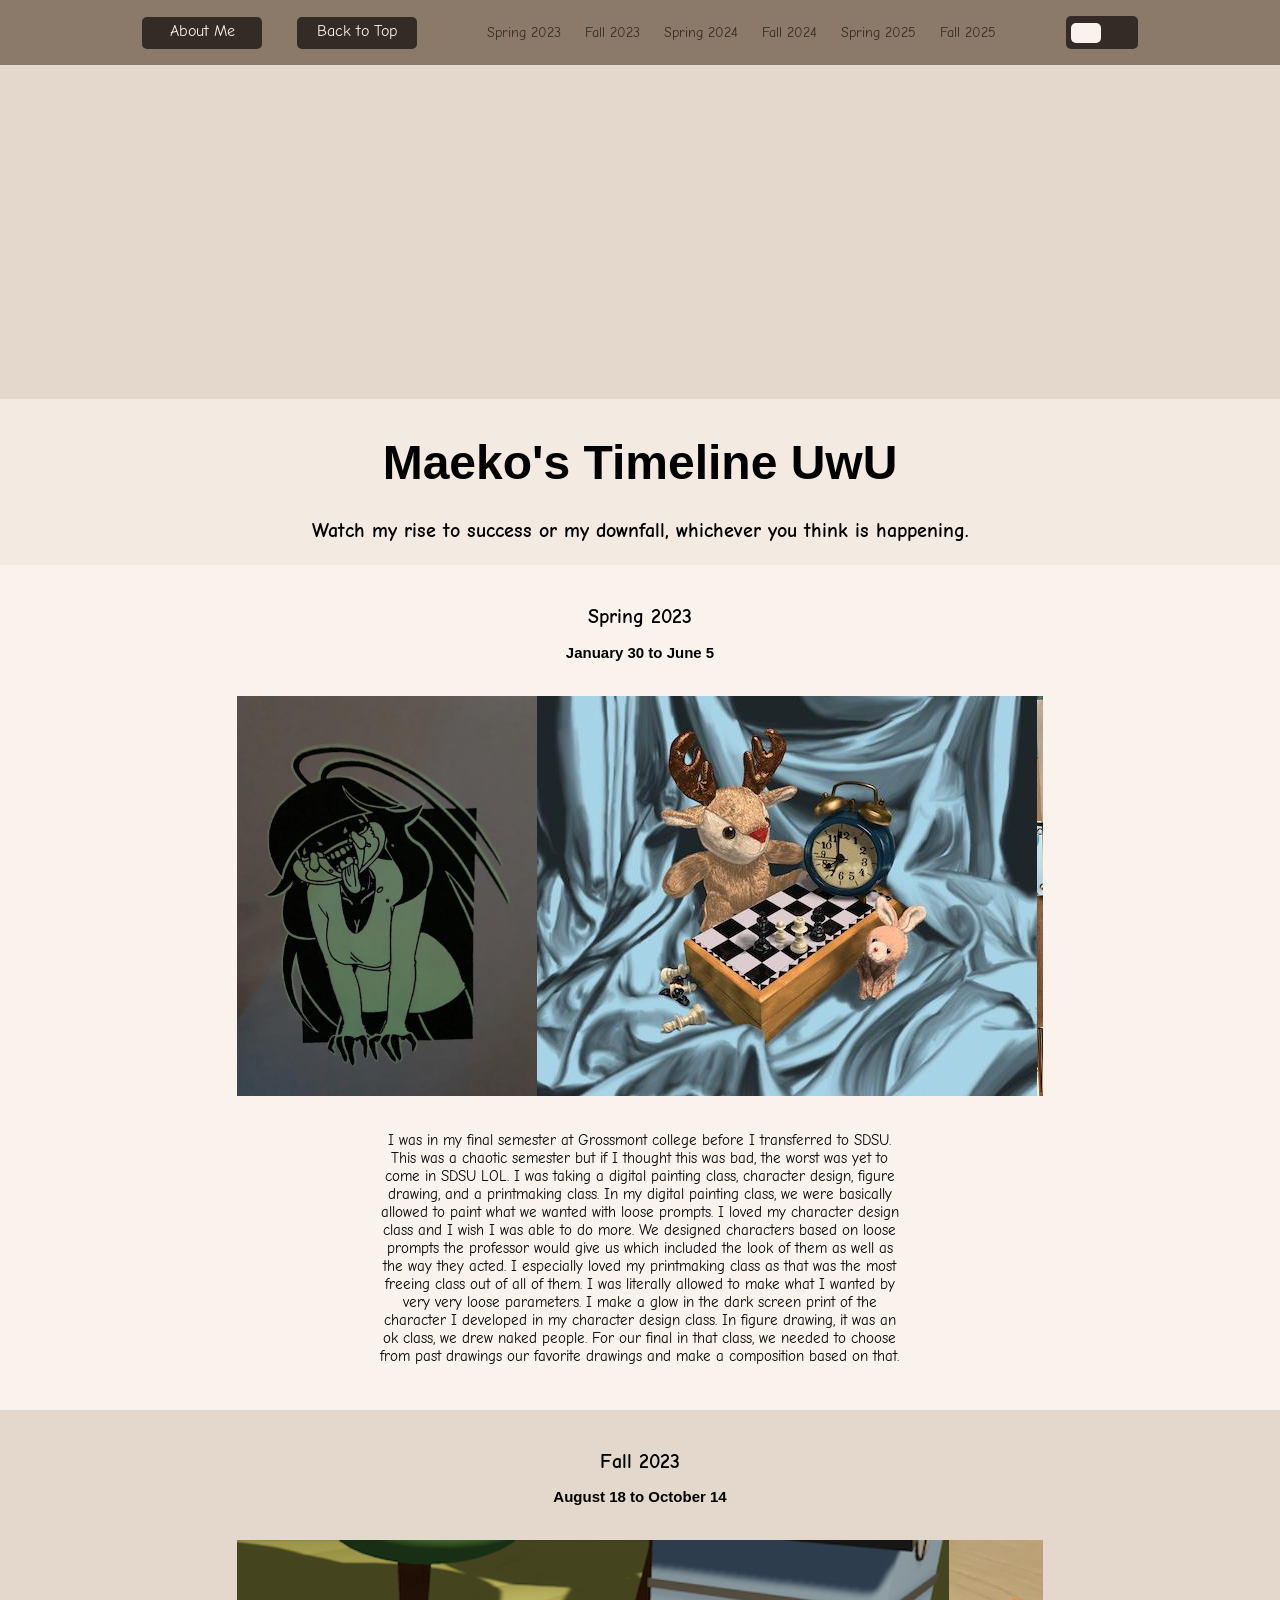
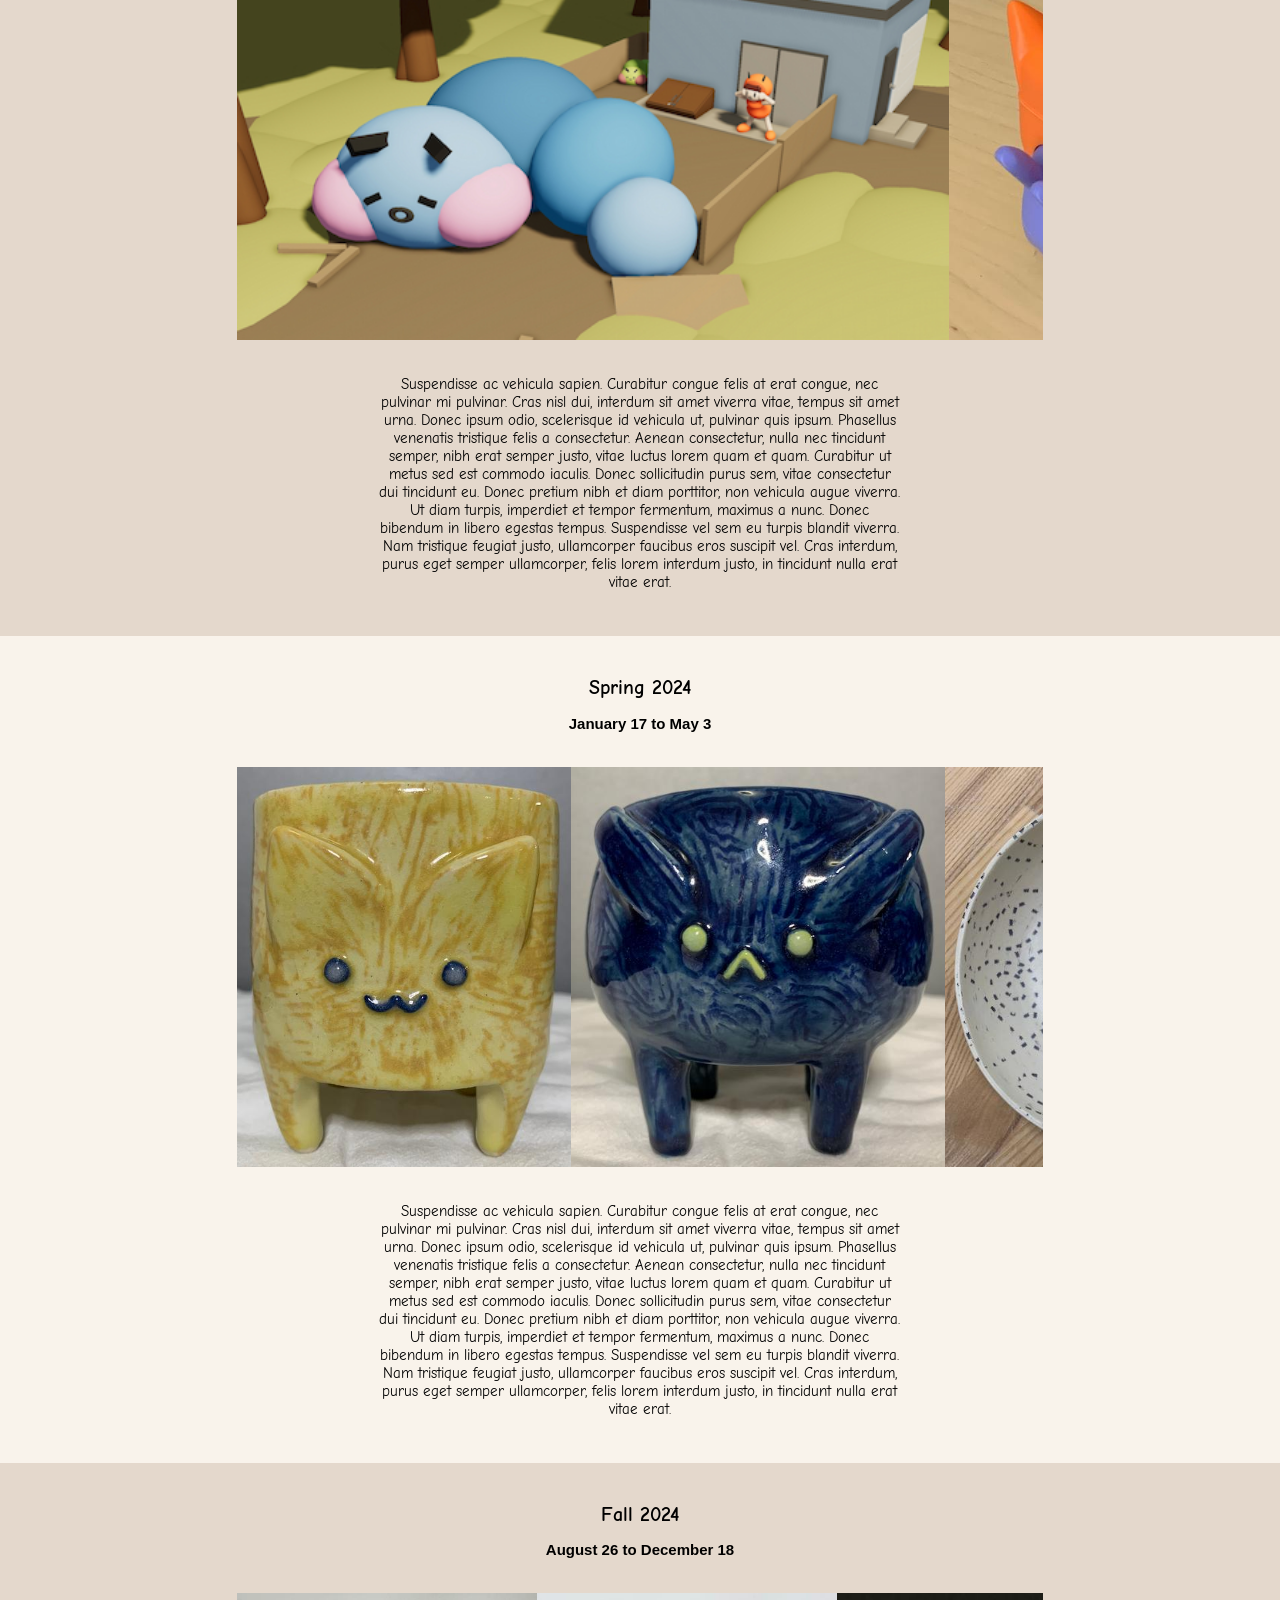
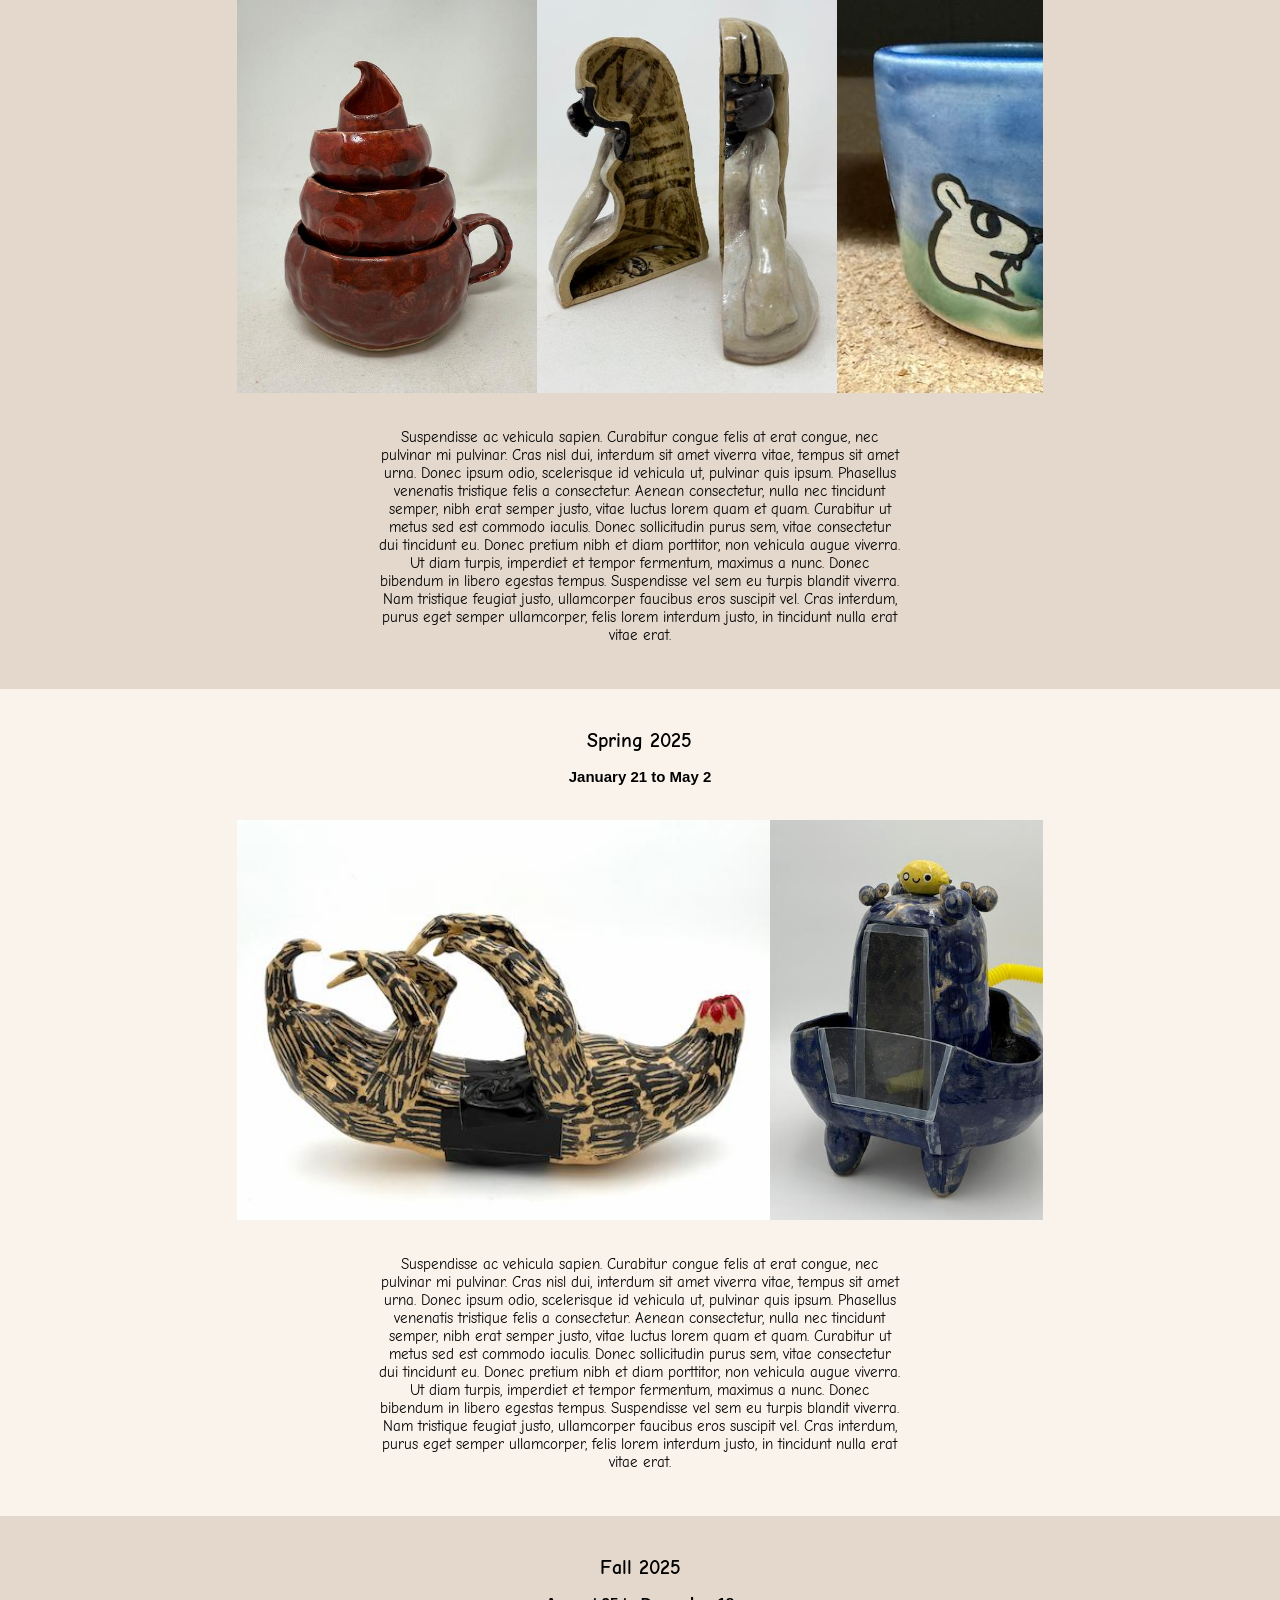
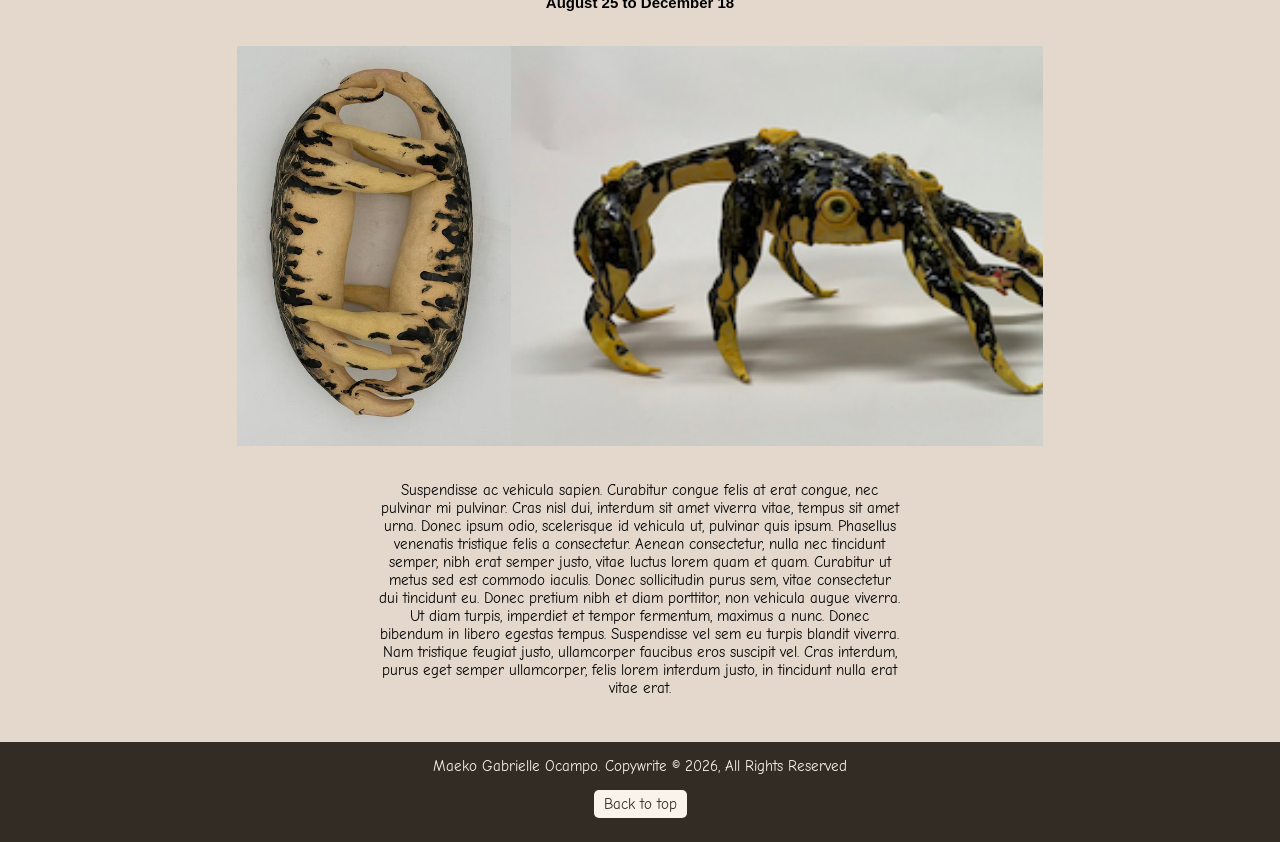
==== commit 09b79629: "Mobile Menu!? WHoaAA :O !!!!!!!!!!!!!!!!" ====
--- a/index.html
+++ b/index.html
@@ -5,12 +5,17 @@
   <meta name="author" content="Art 444 Student Work">
   <meta name="viewport" content="width=device-width, initial-scale=1, shrink-to-fit=no">
   <title>Hi, welcome to Maeko's timeline</title>
+  <link rel="preconnect" href="https://fonts.googleapis.com">
+  <link rel="preconnect" href="https://fonts.gstatic.com" crossorigin>
+  <link href="https://fonts.googleapis.com/css2?family=Comic+Neue:ital,wght@0,300;0,400;0,700;1,300;1,400;1,700&display=swap" rel="stylesheet">
   <link rel="stylesheet" href="css/styles.css">
   <link rel="stylesheet" href="css/responsive.css">
+  <link rel="stylesheet" href="js/script.js"
 </head>
 <body>
 
 
+  
 <!-- NAVIGATION + MAIN HEADER --> 
 <section id="header" class="header">
     <nav>
@@ -23,7 +28,39 @@
            <a href="#splash-section" class="main-button">Back to Top</a>
         </div>     
 
-        <!--target=_blank-->
+        <div class="tablet-mobile">
+        <button id="menu-btn">☰</button>
+  
+
+        <div class="transition">
+          <div id="nav-menu" class="hidden">
+           <a class="button" href="#spring-2023">Spring 2023</a>
+           <a class="button" href="#fall-2023">Fall 2023</a>
+           <a class="button" href="#spring-2024">Spring 2024</a>
+           <a class="button" href="#fall-2024">Fall 2024</a>
+           <a class="button" href="#spring-2025">Spring 2025</a>
+           <a class="button" href="#fall-2025">Fall 2025</a>
+         </div>
+        </div>
+
+
+      </div>
+
+        <div class="desktop-menu">
+  
+       <div id="nav-menu">
+          <a class="button" href="#spring-2023">Spring 2023</a>
+          <a class="button" href="#fall-2023">Fall 2023</a>
+          <a class="button" href="#spring-2024">Spring 2024</a>
+          <a class="button" href="#fall-2024">Fall 2024</a>
+          <a class="button" href="#spring-2025">Spring 2025</a>
+          <a class="button" href="#fall-2025">Fall 2025</a>
+        </div>
+        </div>
+
+        <!-- <div>
+          <img class="hamburger" src="images/mobilemenu.png" alt="hi" loading="lazy"/>
+        </div>
 
         <div class="timeline">
           <a class="button" href="#spring-2023">Spring 2023</a>
@@ -32,7 +69,7 @@
           <a class="button" href="#fall-2024">Fall 2024</a>
           <a class="button" href="#spring-2025">Spring 2025</a>
           <a class="button" href="#fall-2025">Fall 2025</a>
-        </div>
+        </div> -->
 
         <div class="outer-switch">
           <div class="inner-switch"></div>
@@ -87,9 +124,10 @@
     </div>
 
     <div class="gallery">
-      <iframe class="youtubevid" width="560" height="315" src="https://www.youtube-nocookie.com/embed/twjnLMwnvf0?si=YISuriGIfuqEXhf3" referrerpolicy="strict-origin-when-cross-origin" title="YouTube video player" frameborder="0" allow="accelerometer; autoplay; clipboard-write; encrypted-media; gyroscope; picture-in-picture; web-share" referrerpolicy="strict-origin-when-cross-origin" allowfullscreen></iframe>
       <img class="image" src="images/caterpillarmgo.jpg" alt="3D modeling of a caterpillar landing on a caterpillar girl's house." loading="lazy"/>
       <img class="image" src="images/sigmundeggystackmgo.jpg" alt="My characters, Sigmund and Eggy, 3D printed, stackable and interchangable." loading="lazy"/>
+      <iframe class="youtubevid" width="560" height="315" src="https://www.youtube-nocookie.com/embed/twjnLMwnvf0?si=YISuriGIfuqEXhf3" referrerpolicy="strict-origin-when-cross-origin" title="YouTube video player" frameborder="0" allow="accelerometer; autoplay; clipboard-write; encrypted-media; gyroscope; picture-in-picture; web-share" referrerpolicy="strict-origin-when-cross-origin" allowfullscreen></iframe>
+
     </div>
     <p class="paragraph">Suspendisse ac vehicula sapien. Curabitur congue felis at erat congue, nec pulvinar mi pulvinar. Cras nisl dui, interdum sit amet viverra vitae, tempus sit amet urna. Donec ipsum odio, scelerisque id vehicula ut, pulvinar quis ipsum. Phasellus venenatis tristique felis a consectetur. Aenean consectetur, nulla nec tincidunt semper, nibh erat semper justo, vitae luctus lorem quam et quam. Curabitur ut metus sed est commodo iaculis. Donec sollicitudin purus sem, vitae consectetur dui tincidunt eu. Donec pretium nibh et diam porttitor, non vehicula augue viverra. Ut diam turpis, imperdiet et tempor fermentum, maximus a nunc. Donec bibendum in libero egestas tempus. Suspendisse vel sem eu turpis blandit viverra. Nam tristique feugiat justo, ullamcorper faucibus eros suscipit vel. Cras interdum, purus eget semper ullamcorper, felis lorem interdum justo, in tincidunt nulla erat vitae erat.</p>
   </div>
@@ -103,11 +141,11 @@
         <h3 class="subsubtext">January 17 to May 3</h3>
       </div>
     <div class="gallery">
-      <iframe class="youtubevid" width="560" height="315" src="https://www.youtube.com/embed/LnOc1W4bBBk?si=LflQEuFPm-5Ugkjx" title="YouTube video player" frameborder="0" allow="accelerometer; autoplay; clipboard-write; encrypted-media; gyroscope; picture-in-picture; web-share" referrerpolicy="strict-origin-when-cross-origin" allowfullscreen></iframe>
-      <iframe class="youtubevid" width="560" height="315" src="https://www.youtube.com/embed/eyXAFBmESiE?si=1Rti_OlntfZB38DV" title="YouTube video player" frameborder="0" allow="accelerometer; autoplay; clipboard-write; encrypted-media; gyroscope; picture-in-picture; web-share" referrerpolicy="strict-origin-when-cross-origin" allowfullscreen></iframe>
       <img class="image" src="images/sigmundcupmgo.jpg" alt="Sigmund as a ceramic cup" loading="lazy"/>
       <img class="image" src="images/eggycupmgo.jpg" alt="Eggy as a ceramic cup" loading="lazy"/>
       <img class="image" src="images/argentineantbowlmgo.jpg" alt="A ceramic bowl with an argentine ant swarm design" loading="lazy"/>
+      <iframe class="youtubevid" width="560" height="315" src="https://www.youtube.com/embed/LnOc1W4bBBk?si=LflQEuFPm-5Ugkjx" title="YouTube video player" frameborder="0" allow="accelerometer; autoplay; clipboard-write; encrypted-media; gyroscope; picture-in-picture; web-share" referrerpolicy="strict-origin-when-cross-origin" allowfullscreen></iframe>
+      <iframe class="youtubevid" width="560" height="315" src="https://www.youtube.com/embed/eyXAFBmESiE?si=1Rti_OlntfZB38DV" title="YouTube video player" frameborder="0" allow="accelerometer; autoplay; clipboard-write; encrypted-media; gyroscope; picture-in-picture; web-share" referrerpolicy="strict-origin-when-cross-origin" allowfullscreen></iframe> 
     </div>
     <p class="paragraph">Suspendisse ac vehicula sapien. Curabitur congue felis at erat congue, nec pulvinar mi pulvinar. Cras nisl dui, interdum sit amet viverra vitae, tempus sit amet urna. Donec ipsum odio, scelerisque id vehicula ut, pulvinar quis ipsum. Phasellus venenatis tristique felis a consectetur. Aenean consectetur, nulla nec tincidunt semper, nibh erat semper justo, vitae luctus lorem quam et quam. Curabitur ut metus sed est commodo iaculis. Donec sollicitudin purus sem, vitae consectetur dui tincidunt eu. Donec pretium nibh et diam porttitor, non vehicula augue viverra. Ut diam turpis, imperdiet et tempor fermentum, maximus a nunc. Donec bibendum in libero egestas tempus. Suspendisse vel sem eu turpis blandit viverra. Nam tristique feugiat justo, ullamcorper faucibus eros suscipit vel. Cras interdum, purus eget semper ullamcorper, felis lorem interdum justo, in tincidunt nulla erat vitae erat.</p>
   </div>
@@ -182,5 +220,6 @@
 </footer>
 
 <script src="js/script.js"></script>
+
 </body>
 </html>
--- a/css/styles.css
+++ b/css/styles.css
@@ -36,6 +36,39 @@
     padding: 40px 20px;
 }
 
+/*simple hamburger*/
+
+#nav-menu.hidden {
+  display: none; 
+}
+
+#nav-menu.show {
+    display: block;
+    width: 100px;
+    height: fit-content;
+    background-color:  rgba(249, 243, 235, .7);
+    border-radius: 0px 0px 5px 5px;
+    text-align: center;
+    transform: translate(-33px, 18px);
+    position: absolute;
+
+}
+
+.transition {
+    display: flex;
+    position: fixed;
+    flex-direction: column;
+   
+}
+
+#menu-btn {
+  border: none;
+  background-color: transparent;
+  color: #332c24;
+  font-size: 20px;
+}
+
+
 .container {
     width: 65%;
     /*max-width: 960px;*/
@@ -56,7 +89,7 @@
 }
 
 h2 {
-    font-family: cursive;
+    font-family: "Comic Neue", cursive;
     font-size: 20px;
     margin: 0px;
 }
@@ -69,8 +102,8 @@
 
 
 .paragraph {
-    font-family: cursive;
-    font-size: 13px;
+    font-family: "Comic Neue", cursive;
+    font-size: 15px;
     width: 65%;
 }
 
@@ -79,7 +112,7 @@
 }
 
 section:nth-child(odd) {
-    background-color: #f9f3eb;
+    background-color: rgb(249, 243, 235);
 }
 
 
@@ -104,7 +137,7 @@
     overflow: hidden;
     align-items: center;
     justify-content: center;
-    background-color: #8b7a69;
+    background-color: rgb(139, 122, 105);
     padding: 0px 100px;
     width: auto;
 }
@@ -118,6 +151,7 @@
 
 .abtme-bt {
     display:flex;
+    font-family: "Comic Neue", cursive;
     flex-direction: row;
     align-items: center;
     gap: 35px;
@@ -139,15 +173,19 @@
 }
 
 [class~="button"] {
-  font-size: 15px;
+  font-size: 14px;
 }
 
 .timeline {
     display: flex;
 }
 
+.hamburger {
+    display: none;
+}
+
 .main-button {
-    font-family: cursive;
+    font-family: "Comic Neue", cursive;
     display: inline-block;
     padding: 5px 10px;
     background-color: #332c24;
@@ -159,10 +197,11 @@
     cursor: pointer; 
     border: none;
     height: 22px;
+    width: 100px;
 }
 
 .button {
-    font-family: cursive;
+    font-family: "Comic Neue", cursive;
     display: inline-block;
     padding: 5px 10px;
     /*background-color: #332c24 #f9f3eb white;*/
@@ -175,7 +214,7 @@
 }
 
 .light-button {
-    font-family: cursive;
+    font-family: "Comic Neue", cursive;
     display: inline-block;
     padding: 5px 10px;
     background-color: #f9f3eb;
--- a/css/responsive.css
+++ b/css/responsive.css
@@ -1,16 +1,44 @@
+/* DESKTOP VIEW */
+@media only screen and (min-width:992px) {
+  .homepage {
+    column-gap: 60px;
+  }
+  .tablet-mobile {
+    display: none;
+  }
+}
+
 /* TABLET VIEW */
 @media only screen and (max-width:992px) {
+  .paragraph {
+    overflow-x: hidden;
+  }
+  .desktop-menu {
+    display: none;
+  }
   .button {
-    scale: 50%
+    /*scale: 50%*/
   }
   .maintitlesubtext {
     width: 75%;
+    line-height: 30px;
   }
   .splash {
     padding: 40px 50px;
   }
+
+  .titledate {
+    align-items: center;
+  }
+
   .timeline {
     display: none;
+  }
+
+  
+
+  .hamburger {
+    display: block;
   }
   /* .abtme-bt {
     width:50%
@@ -20,5 +48,76 @@
 
 /* MOBILE VIEW */
 @media only screen and (max-width: 478px) {
+  .paragraph {
+    overflow-x: hidden;
+    font-size: 10px;
+    width: 250px;
+  }
+  .desktop-menu {
+    display: none;
+  }
+
+  .homepage {
+    column-gap: 25px;
+  }
+
+  .tl-bt {
+    gap: 20px;
+  }
+
+  .image {
+    height: 200px
+  }
+
+  .aboutme {
+    row-gap: 10px;
+  }
+
+  .gallery {
+    height: 200px;
+    overflow-y: hidden;
+    width: 90%;
+  }
+  .splash {
+    padding: 15px 20px;
+    row-gap: 5px;
+  }
+  .maintitlesubtext {
+    line-height: 20px;
+  }
+  h1 {
+    font-size: 1.5em;
+  }
+  h2{
+    font-size: 13px;
+  }
+  .main-button {
+    font-size: 10px;
+    justify-content: center;
+    width: 60px;
+    height: auto; 
+  }
+  .inner-switch {
+    width: 25px;
+    height: 15px;
+  }
+
+  .outer-switch {
+    width: 50px;
+  }
+
+  .outer-switch {
+    height: 24px;
+  }
   
+  .aboutme {
+    flex-direction: column;
+  }
+  .aboutme-desc {
+    align-items: center;
+    width: auto;
+  }
+  .abtme-bt {
+    column-gap: 20px;
+  }
 } 
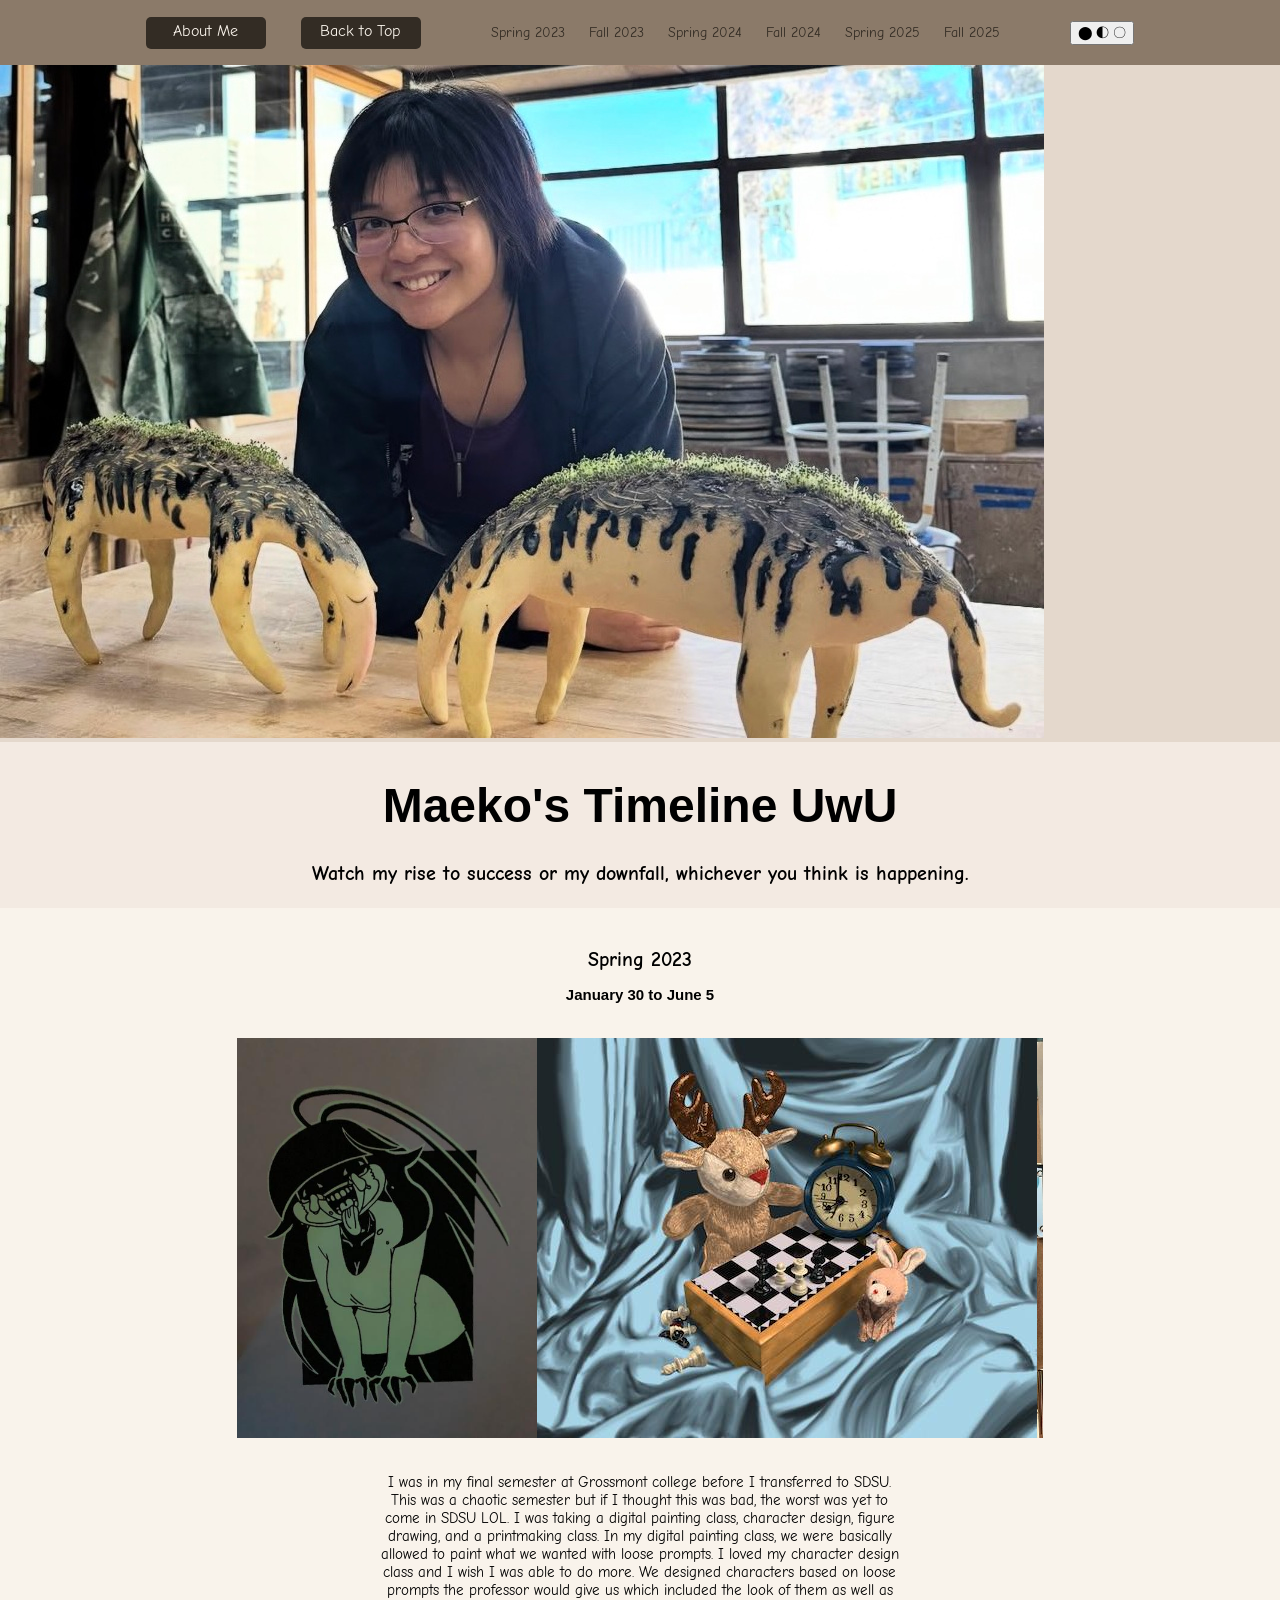
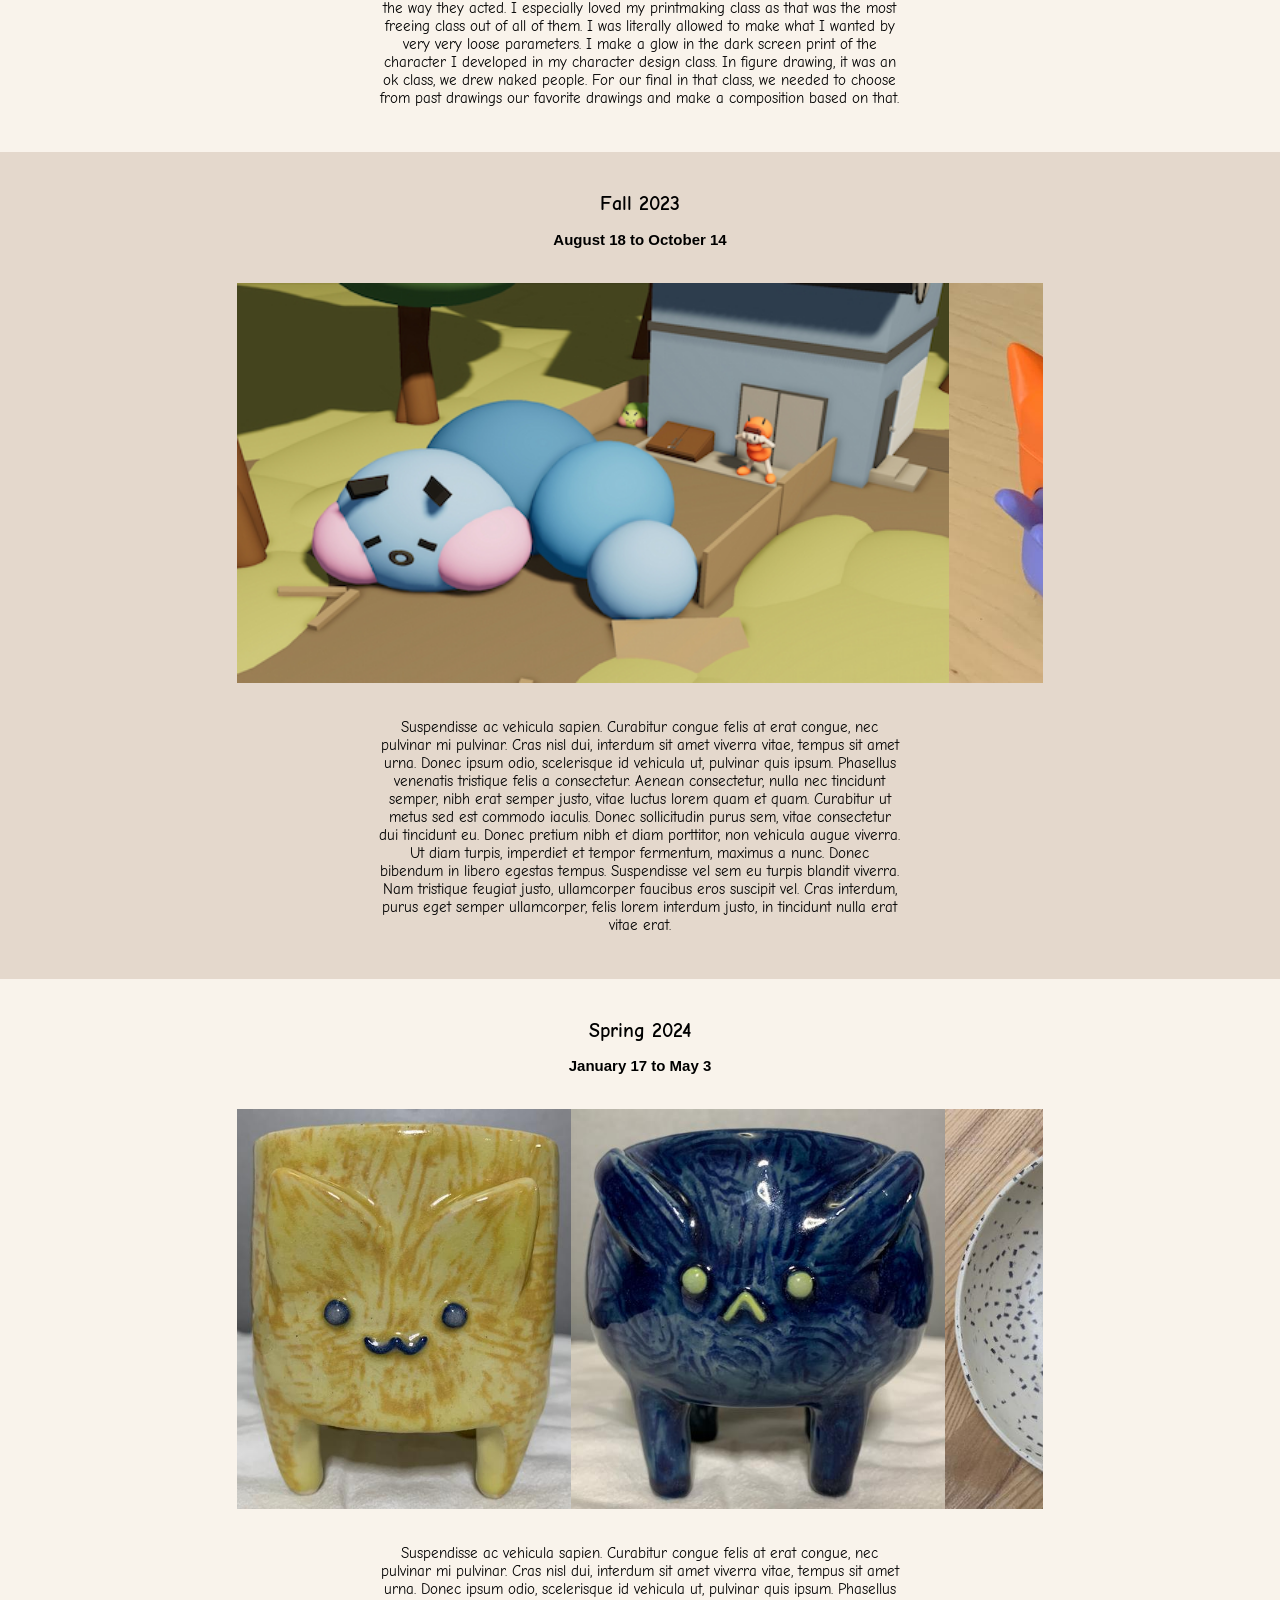
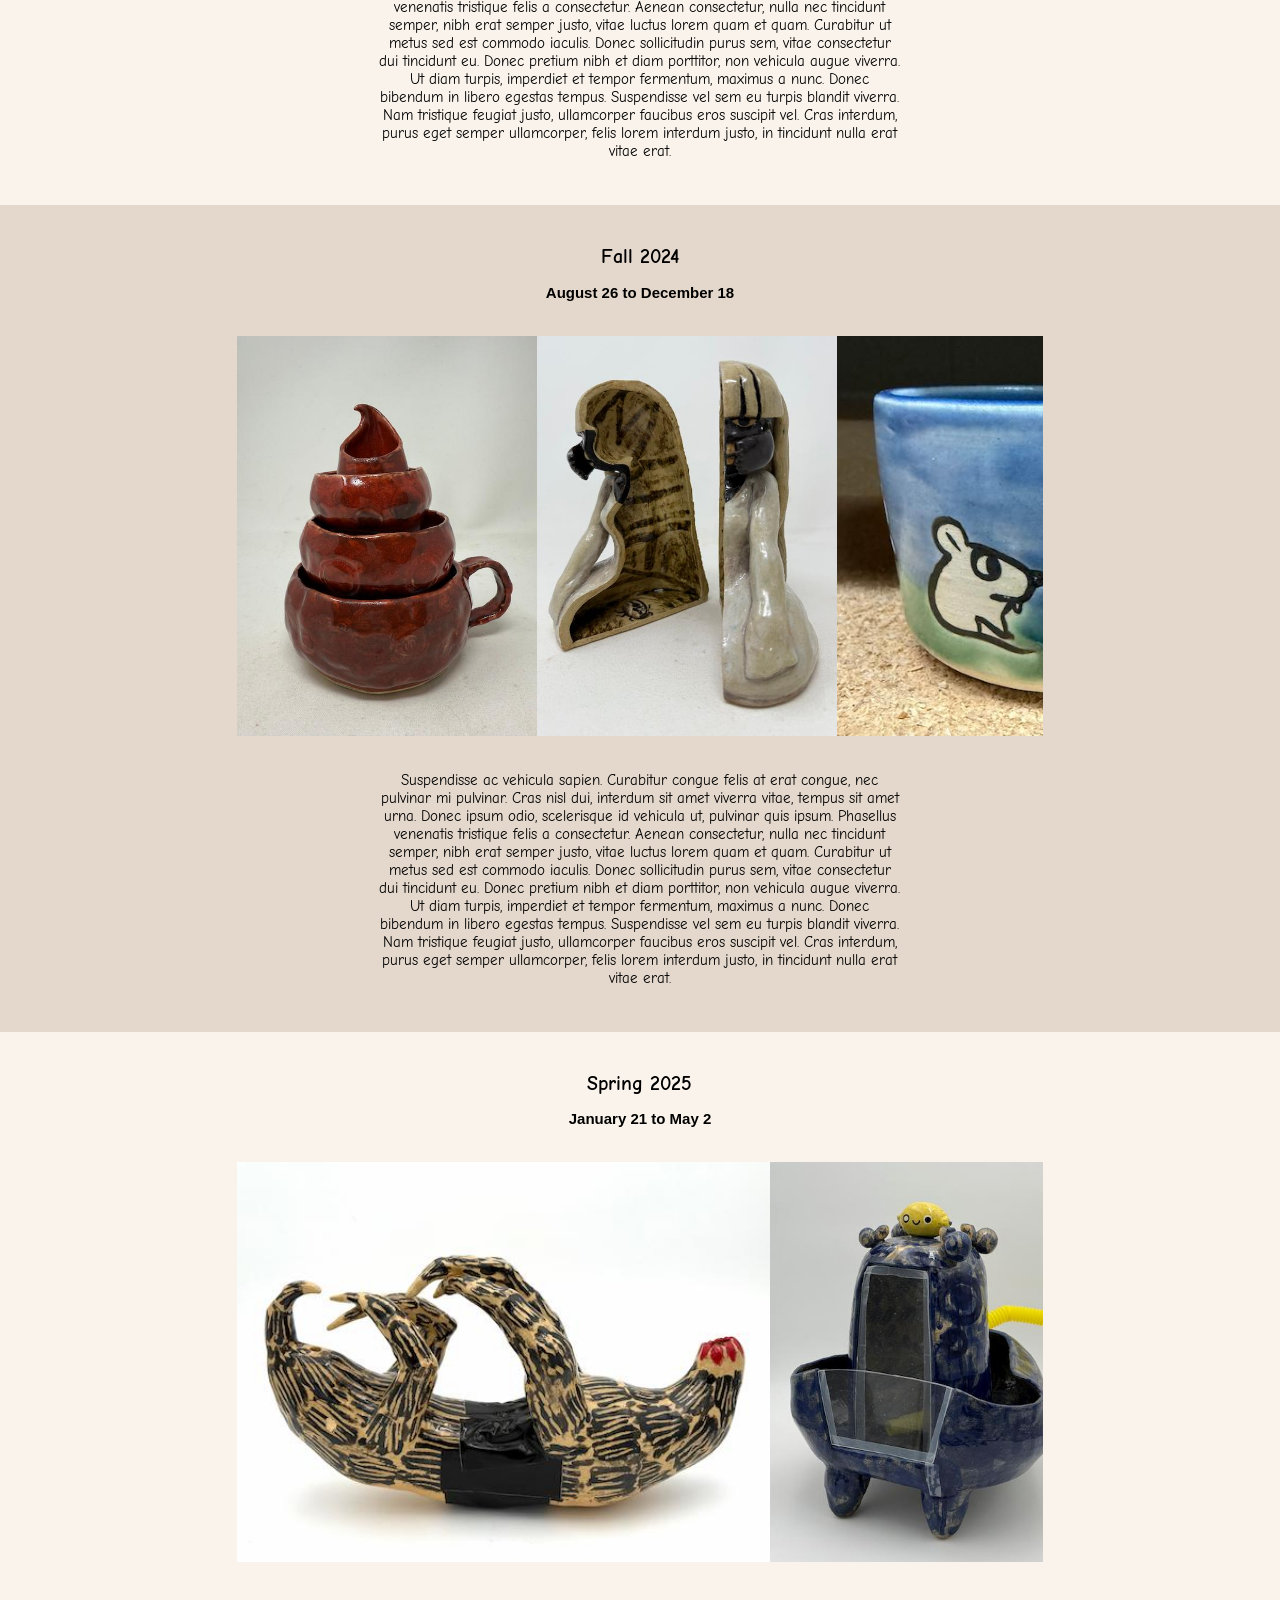
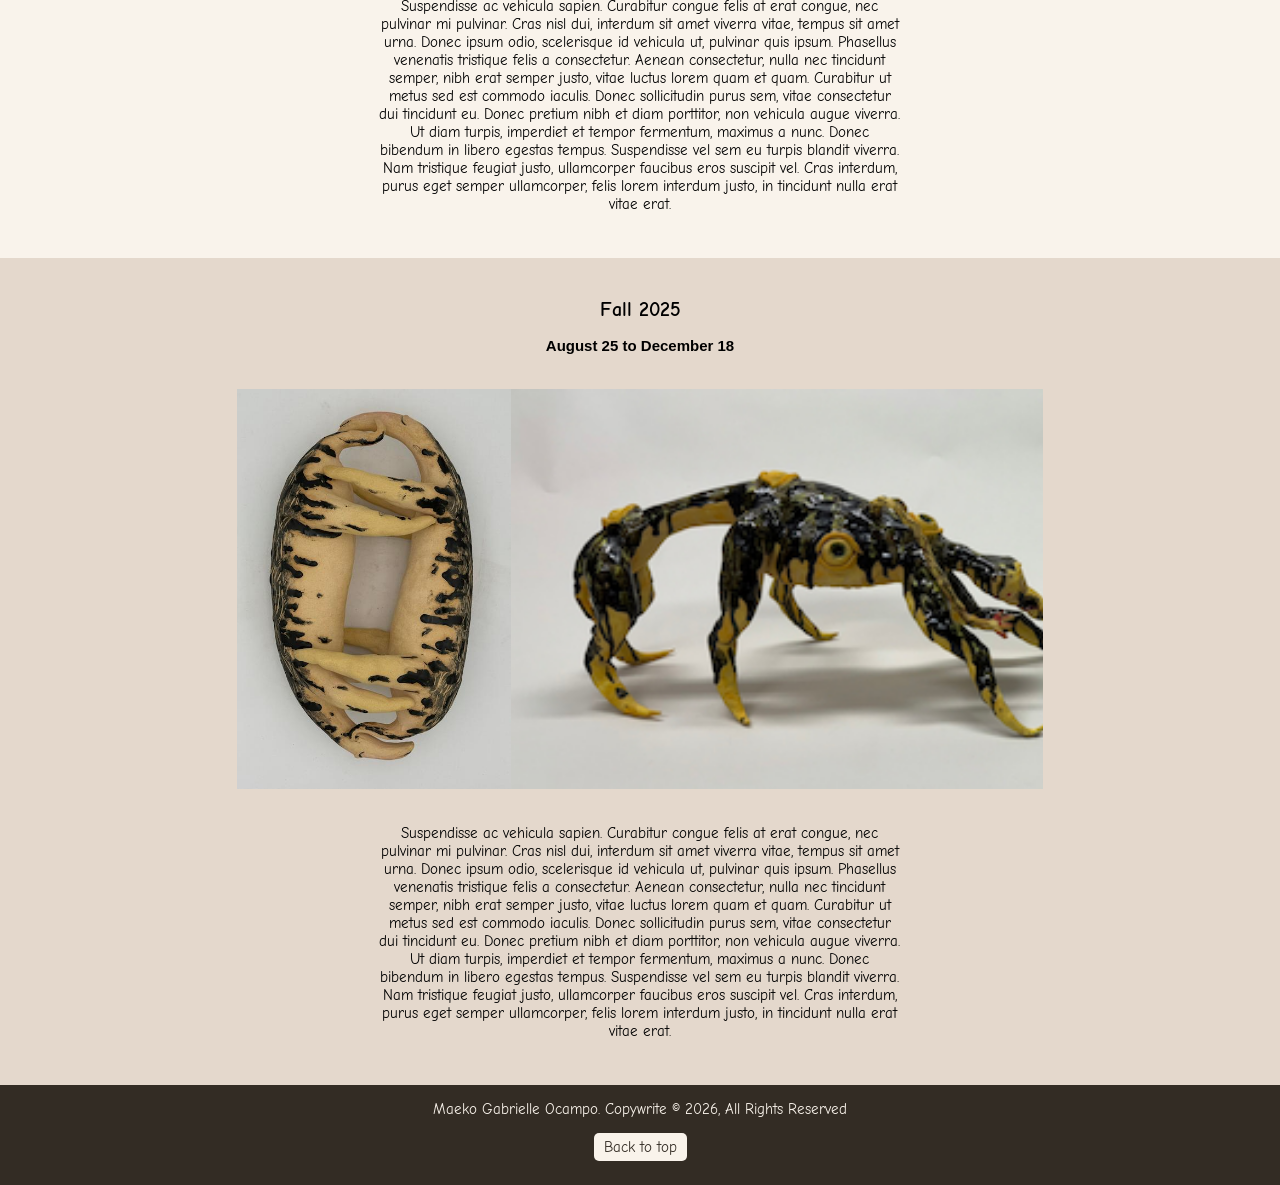
==== commit 77eae791: "Darkmode hi :)" ====
--- a/index.html
+++ b/index.html
@@ -8,7 +8,7 @@
   <link rel="preconnect" href="https://fonts.googleapis.com">
   <link rel="preconnect" href="https://fonts.gstatic.com" crossorigin>
   <link href="https://fonts.googleapis.com/css2?family=Comic+Neue:ital,wght@0,300;0,400;0,700;1,300;1,400;1,700&display=swap" rel="stylesheet">
-  <link rel="stylesheet" href="css/styles.css">
+  <link rel="stylesheet" href="css/styles.css" id="lightMode">
   <link rel="stylesheet" href="css/responsive.css">
   <link rel="stylesheet" href="js/script.js"
 </head>
@@ -71,8 +71,13 @@
           <a class="button" href="#fall-2025">Fall 2025</a>
         </div> -->
 
-        <div class="outer-switch">
-          <div class="inner-switch"></div>
+        <button class="bigger" class="main-button" id="invert-btn">⬤ ◐ 〇</button>
+
+
+        <!-- <div id="toggleLight" onclick="toggleTheme()">
+          <div class="outer-switch">
+           <div class="inner-switch"></div>
+          </div> -->
         </div>
 
       </div>
@@ -87,10 +92,15 @@
 
 <!-- SPLASH PAGE -->
 <section id="splash-section">
-  <div class="splash">
+  <div>
+    <img class="splash-back" src="images/splash-image.jpg" alt="hi" loading="lazy"/>
+    <div class="gradient"></div>
+    <div class="splash">
       <h1 class="maintitle">Maeko's Timeline UwU</h1>
       <h2 class="maintitlesubtext">Watch my rise to success or my downfall, whichever you think is happening.</h2>
-  </div>
+    </div>
+  </div>
+
 </section>
 
 <!-- FIRST SECTION --> 
--- a/css/responsive.css
+++ b/css/responsive.css
@@ -12,6 +12,7 @@
 @media only screen and (max-width:992px) {
   .paragraph {
     overflow-x: hidden;
+    width: 75%;
   }
   .desktop-menu {
     display: none;
@@ -23,9 +24,9 @@
     width: 75%;
     line-height: 30px;
   }
-  .splash {
+  /*.splash {
     padding: 40px 50px;
-  }
+  } */
 
   .titledate {
     align-items: center;
@@ -43,9 +44,12 @@
   /* .abtme-bt {
     width:50%
   } */
+
+  #splash-section {
+    min-height: 400px;
+  }
+
 }
-
-
 /* MOBILE VIEW */
 @media only screen and (max-width: 478px) {
   .paragraph {
@@ -53,6 +57,12 @@
     font-size: 10px;
     width: 250px;
   }
+
+#splash-section {
+    min-height: 250px;
+    overflow-x: hidden;
+  }
+
   .desktop-menu {
     display: none;
   }
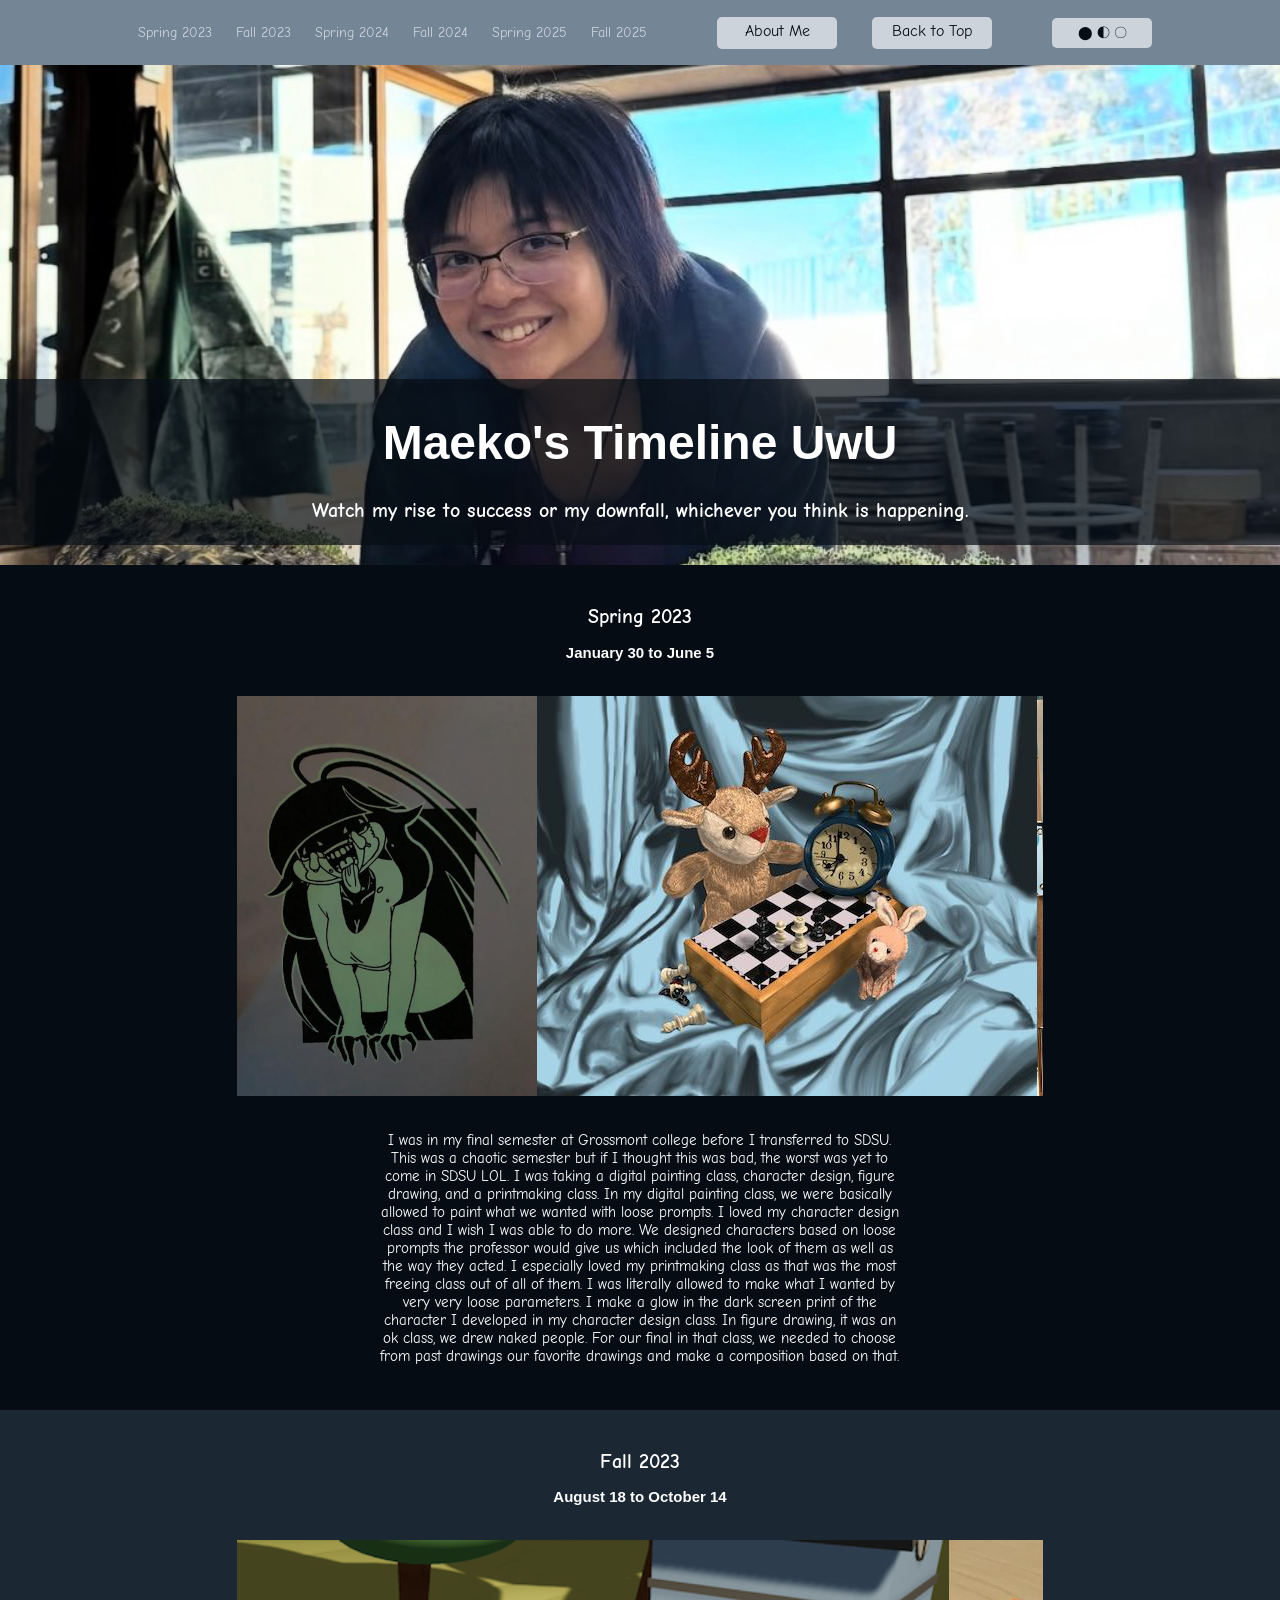
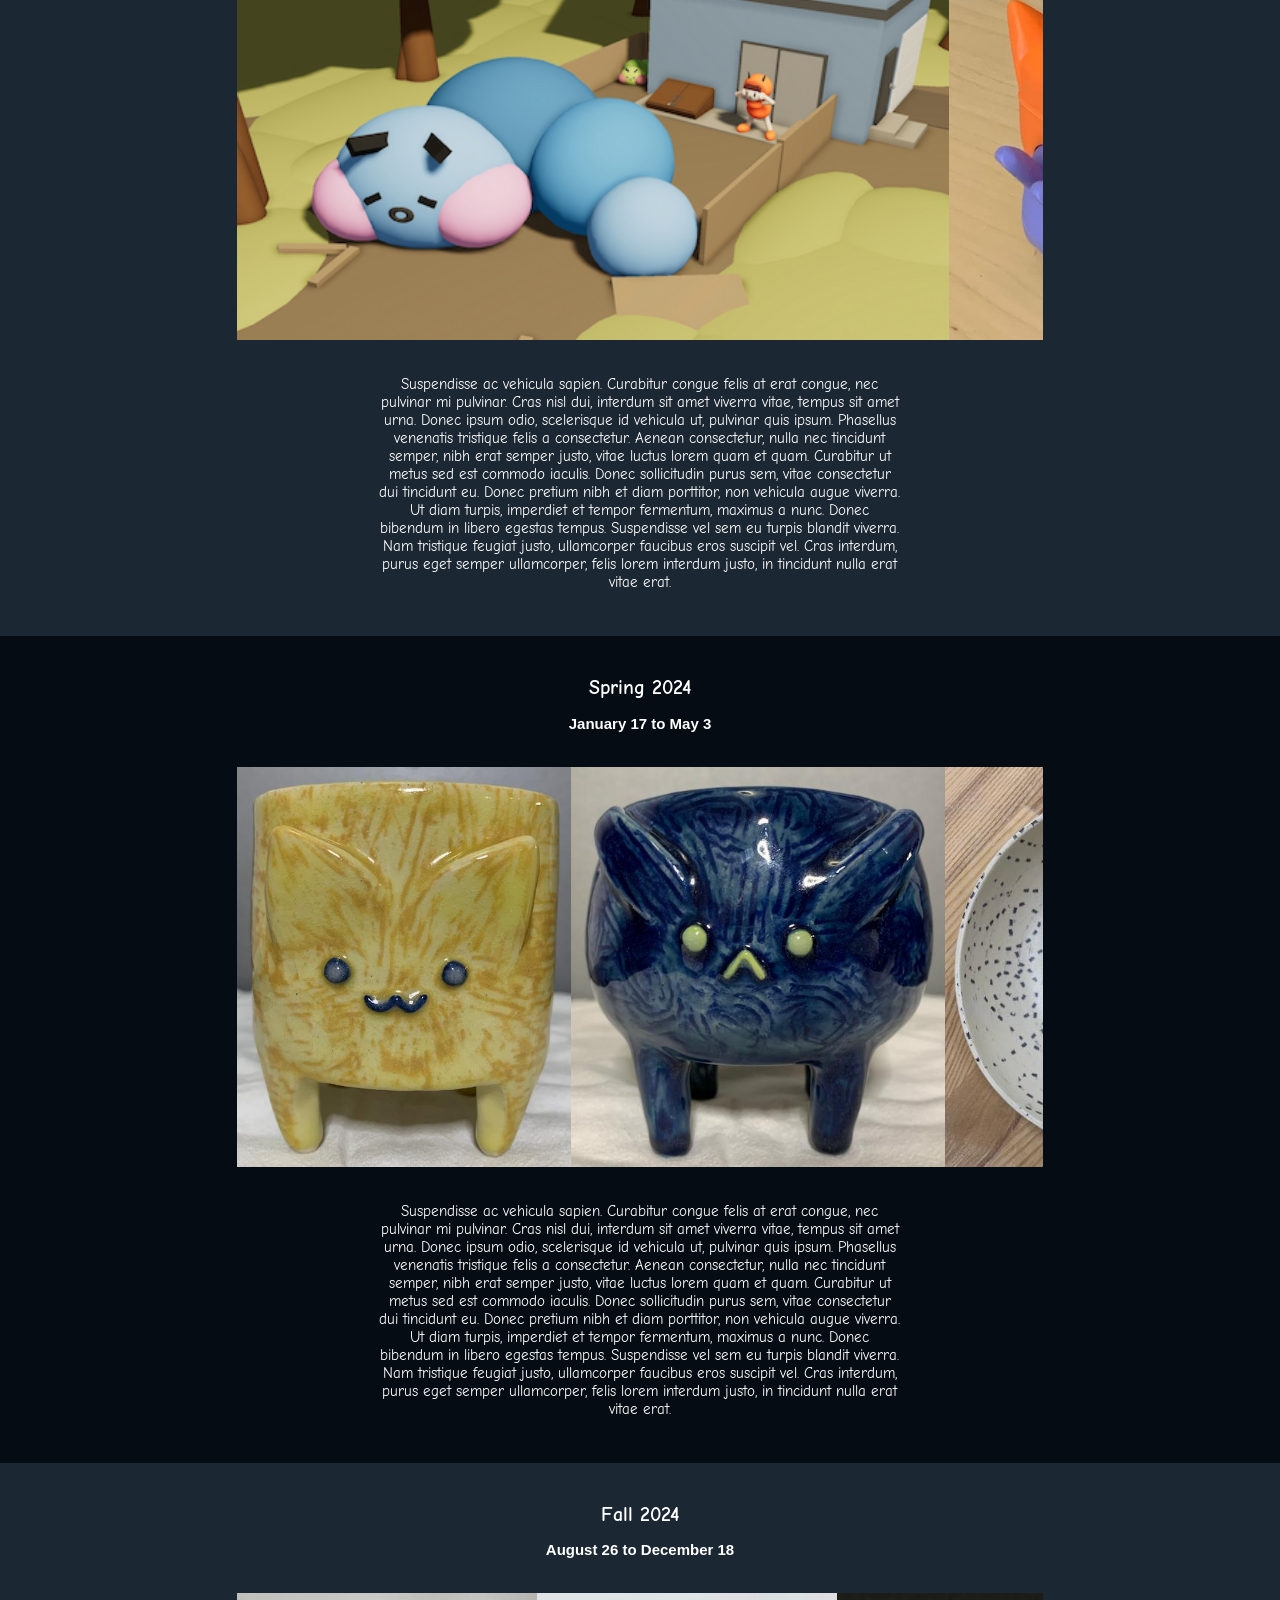
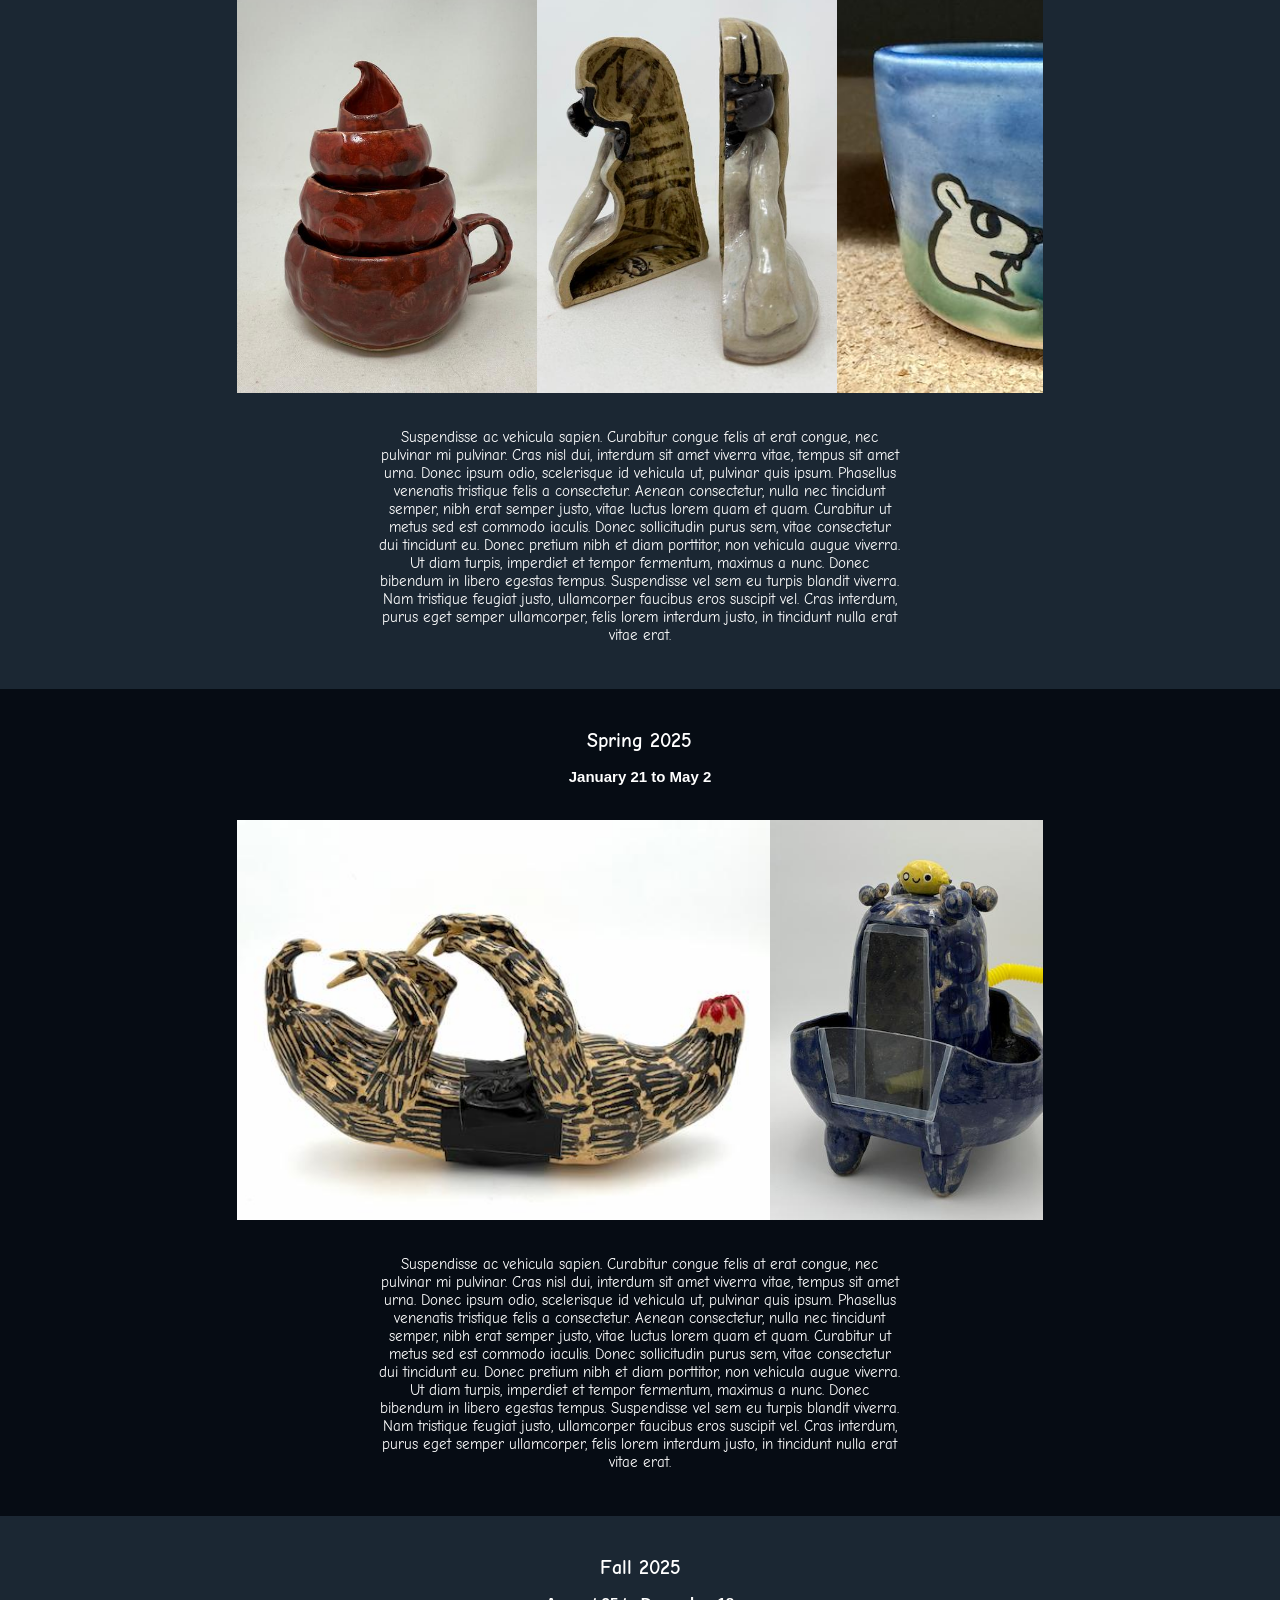
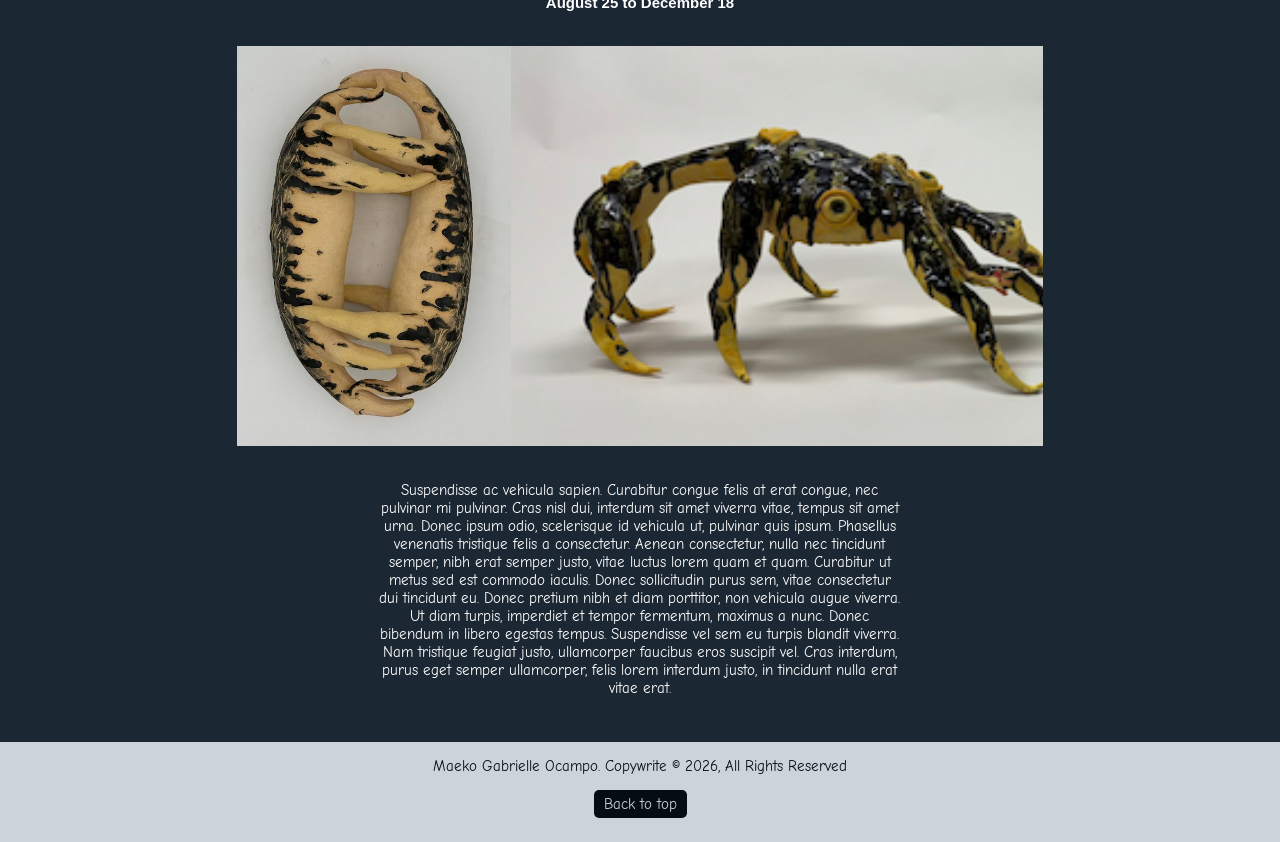
==== commit 6256d8f9: "I tried really hard I ended up only getting my html and css to work </3 this is so sad im gonna eat " ====
--- a/index.html
+++ b/index.html
@@ -12,28 +12,16 @@
   <link rel="stylesheet" href="css/responsive.css">
   <link rel="stylesheet" href="js/script.js"
 </head>
+
+
+
 <body>
-
-
   
+
 <!-- NAVIGATION + MAIN HEADER --> 
 <section id="header" class="header">
     <nav>
-      <div class="navigation">
-
-      <div class="homepage">
-
-        <div class="tl-bt">
-           <a href="about.html" class="main-button">About Me</a>
-           <a href="#splash-section" class="main-button">Back to Top</a>
-        </div>     
-
-        <div class="tablet-mobile">
-        <button id="menu-btn">☰</button>
-  
-
-        <div class="transition">
-          <div id="nav-menu" class="hidden">
+      <div id="nav-menu" class="hidden">
            <a class="button" href="#spring-2023">Spring 2023</a>
            <a class="button" href="#fall-2023">Fall 2023</a>
            <a class="button" href="#spring-2024">Spring 2024</a>
@@ -41,22 +29,33 @@
            <a class="button" href="#spring-2025">Spring 2025</a>
            <a class="button" href="#fall-2025">Fall 2025</a>
          </div>
-        </div>
-
-
-      </div>
+
+      <div class="navigation">
+
+      <div class="homepage">
 
         <div class="desktop-menu">
-  
-       <div id="nav-menu">
-          <a class="button" href="#spring-2023">Spring 2023</a>
-          <a class="button" href="#fall-2023">Fall 2023</a>
-          <a class="button" href="#spring-2024">Spring 2024</a>
-          <a class="button" href="#fall-2024">Fall 2024</a>
-          <a class="button" href="#spring-2025">Spring 2025</a>
-          <a class="button" href="#fall-2025">Fall 2025</a>
-        </div>
-        </div>
+          <div id="nav-menu">
+            <a class="button" href="#spring-2023">Spring 2023</a>
+            <a class="button" href="#fall-2023">Fall 2023</a>
+            <a class="button" href="#spring-2024">Spring 2024</a>
+            <a class="button" href="#fall-2024">Fall 2024</a>
+            <a class="button" href="#spring-2025">Spring 2025</a>
+            <a class="button" href="#fall-2025">Fall 2025</a>
+          </div>
+        </div>
+
+        <div class="tablet-mobile">
+          <button id="menu-btn">☰</button>
+        </div>
+
+        <div class="tl-bt">
+           <a href="about.html" class="main-button">About Me</a>
+           <a href="#splash-section" class="main-button">Back to Top</a>
+        </div>     
+
+        
+
 
         <!-- <div>
           <img class="hamburger" src="images/mobilemenu.png" alt="hi" loading="lazy"/>
@@ -71,7 +70,7 @@
           <a class="button" href="#fall-2025">Fall 2025</a>
         </div> -->
 
-        <button class="bigger" class="main-button" id="invert-btn">⬤ ◐ 〇</button>
+        <button class="bigger" id="invert-btn">⬤ ◐ 〇</button>
 
 
         <!-- <div id="toggleLight" onclick="toggleTheme()">
--- a/css/styles.css
+++ b/css/styles.css
@@ -1,5 +1,28 @@
 /* CSS GOES HERE */
 
+/*darkmode*/
+body.inverted .show {
+    filter: invert(1);
+}
+
+body.inverted {
+    filter: invert(1);
+    transition: 0.3s;
+}
+body.inverted img {
+    filter: invert(1);
+}
+
+body.inverted iframe {
+    filter: invert(1);
+}
+
+body.inverted .splash-back {
+    filter: invert(1);
+}
+
+
+/* hi */
 
 
 
@@ -49,14 +72,16 @@
     background-color:  rgba(249, 243, 235, .7);
     border-radius: 0px 0px 5px 5px;
     text-align: center;
-    transform: translate(-33px, 18px);
-    position: absolute;
+    position: fixed;
+    z-index: 999;
+    translate: -35px 133px;
 
 }
 
 .transition {
     display: flex;
-    position: fixed;
+    position: relative;
+    transition: 0.3s;
     flex-direction: column;
    
 }
@@ -105,6 +130,12 @@
     font-family: "Comic Neue", cursive;
     font-size: 15px;
     width: 65%;
+}
+
+.mybio {
+    display: flex;
+    flex-direction: column;
+    align-items: center;
 }
 
 section:nth-child(even) {
@@ -184,8 +215,24 @@
     display: none;
 }
 
+.bigger {
+    font-family: "Comic Neue", cursive;
+    display: inline-block;
+    padding: 5px 10px;
+    background-color: #332c24;
+    color: #f9f3eb;
+    justify-content: center;
+    text-align: center;
+    text-decoration: none; 
+    border-radius: 5px; 
+    cursor: pointer; 
+    border: none;
+    height: 30px;
+    width: 100px;
+}
+
 .main-button {
-    font-family: "Comic Neue", cursive;
+    font-family: "Comic Neue";
     display: inline-block;
     padding: 5px 10px;
     background-color: #332c24;
@@ -260,9 +307,25 @@
 
 #splash-section {
     min-height: 500px;
-    background-image: linear-gradient(rgba(63, 46, 28, 0.5)), url("../images/splash-image.jpg");
     background-size: cover;
     padding: 0px;
+    position: relative;
+    display: flex;
+    flex-direction: column;
+    justify-content: flex-end;
+    overflow: hidden;
+}
+.gradient {
+    background-color: (rgba(63, 46, 28, 0.5));
+    position: absolute;
+}
+
+.splash-back {
+    position: absolute;
+    width: 100%;
+    object-fit: cover;
+    top: 0;
+    left: 0;
     display: flex;
     flex-direction: column;
     justify-content: flex-end;
@@ -276,7 +339,10 @@
 
 .splash {
     background-color: rgba(249, 243, 235, .7);
-    display: flex;
+    bottom: 20px;
+    width: 100%;
+    display: flex;
+    position: absolute;
     flex-direction: column;
     justify-content: center;
     align-items: center;
@@ -365,7 +431,7 @@
     display:flex;
     flex-direction: row;
     align-items: center;
-    gap: 50px;
+    text-align: center;
     width: 600px;
 }
 
@@ -373,9 +439,9 @@
     display:flex;
     flex-direction: column;
     justify-content: center;
-    text-align: left;
+    text-align: center;
     width: 500px;
-    height: 300px;
+    height: 200px;
 }
 
 
@@ -402,10 +468,12 @@
     padding-bottom: 15px 20px;
 }
 
-/*div#wrapper {
-    background: cornflowerblue
-}   
-    
-
-
-    for practice*/+/* new stuff */
+
+.poopyheads {
+    display: flex;
+    flex-direction: column;
+    align-items: center;
+    font-family: "Comic Neue", cursive;
+    font-size: 15px;
+}
--- a/css/responsive.css
+++ b/css/responsive.css
@@ -6,7 +6,29 @@
   .tablet-mobile {
     display: none;
   }
+  #nav-menu .show {
+    display: none;
+  }
+
 }
+
+/* Hide answers by default */
+.faq-answer {
+  display: none;
+  padding-top: 10px;
+}
+
+/* Show answer when this class is applied */
+.faq-answer.active {
+  display: block;
+}
+
+/* Make questions look clickable */
+.faq-sections {
+  cursor: pointer;
+  user-select: none; /* Prevents text highlighting on double clicks */
+}
+
 
 /* TABLET VIEW */
 @media only screen and (max-width:992px) {
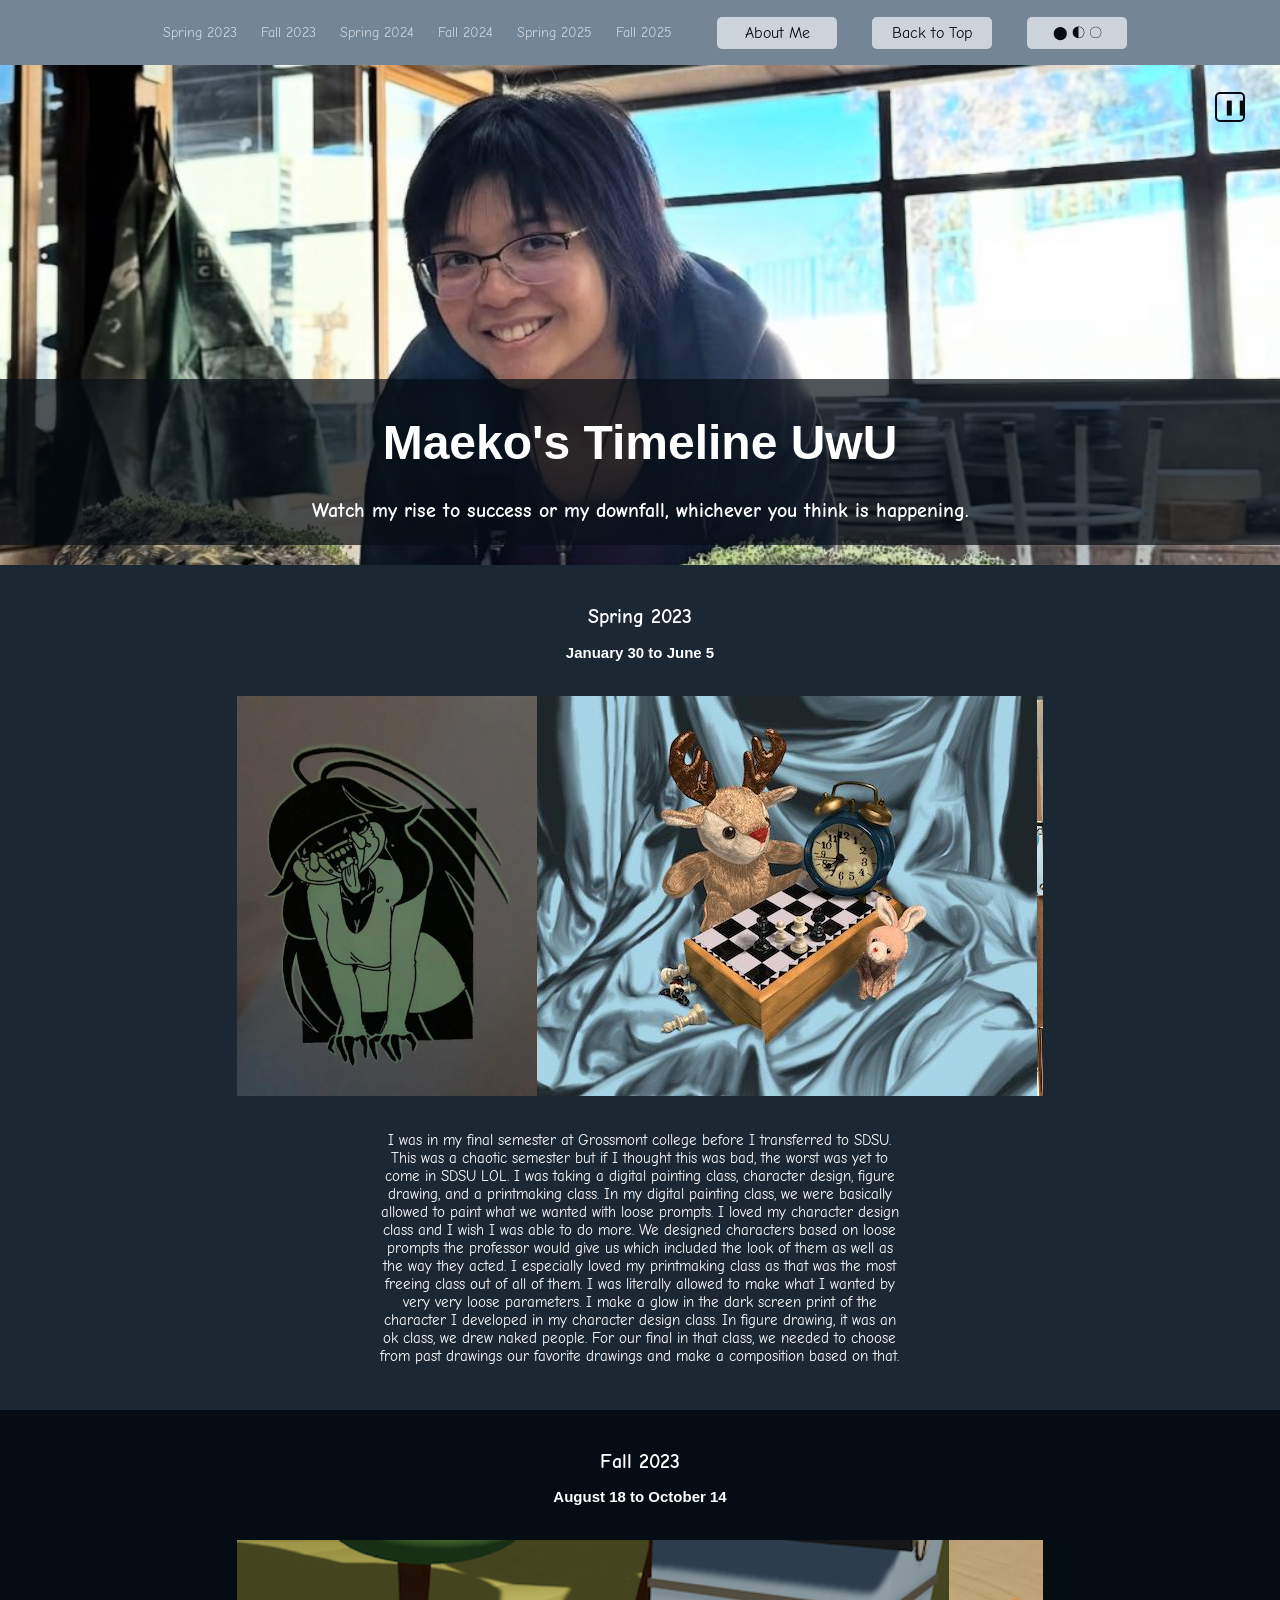
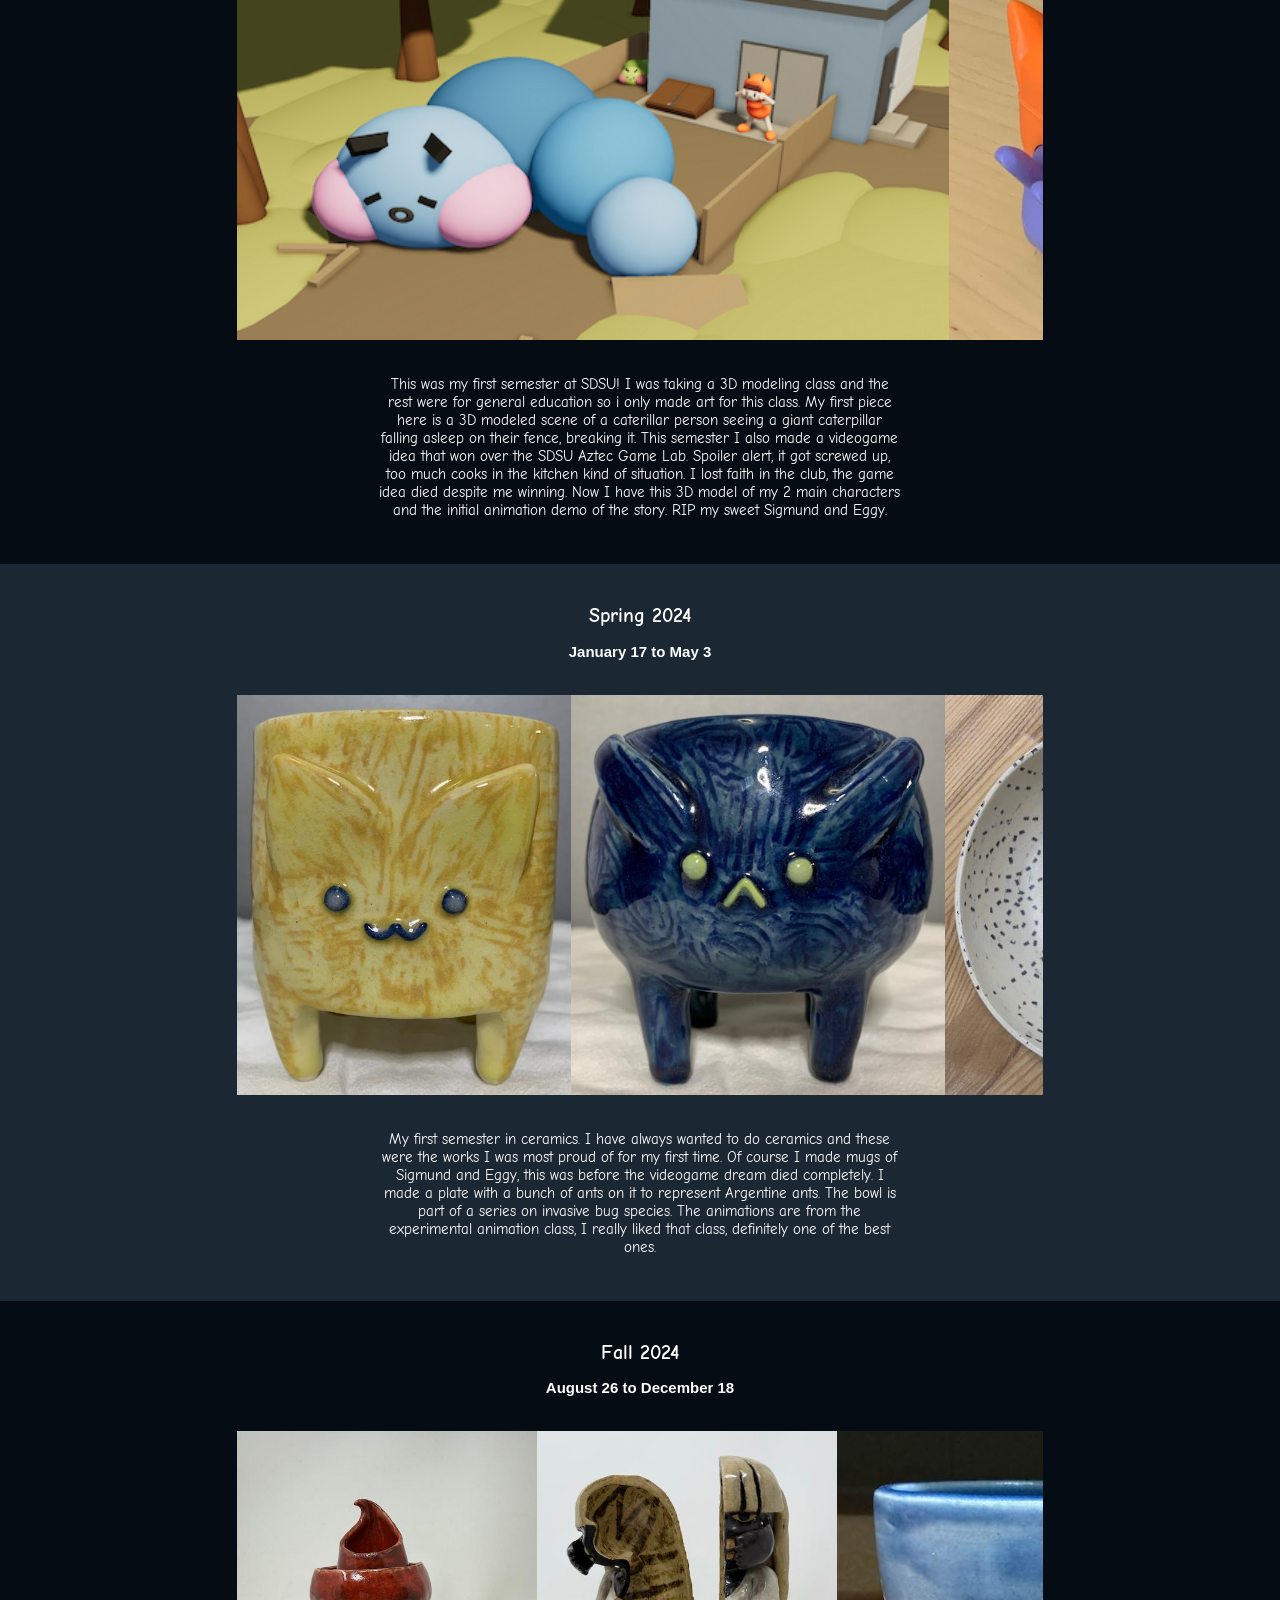
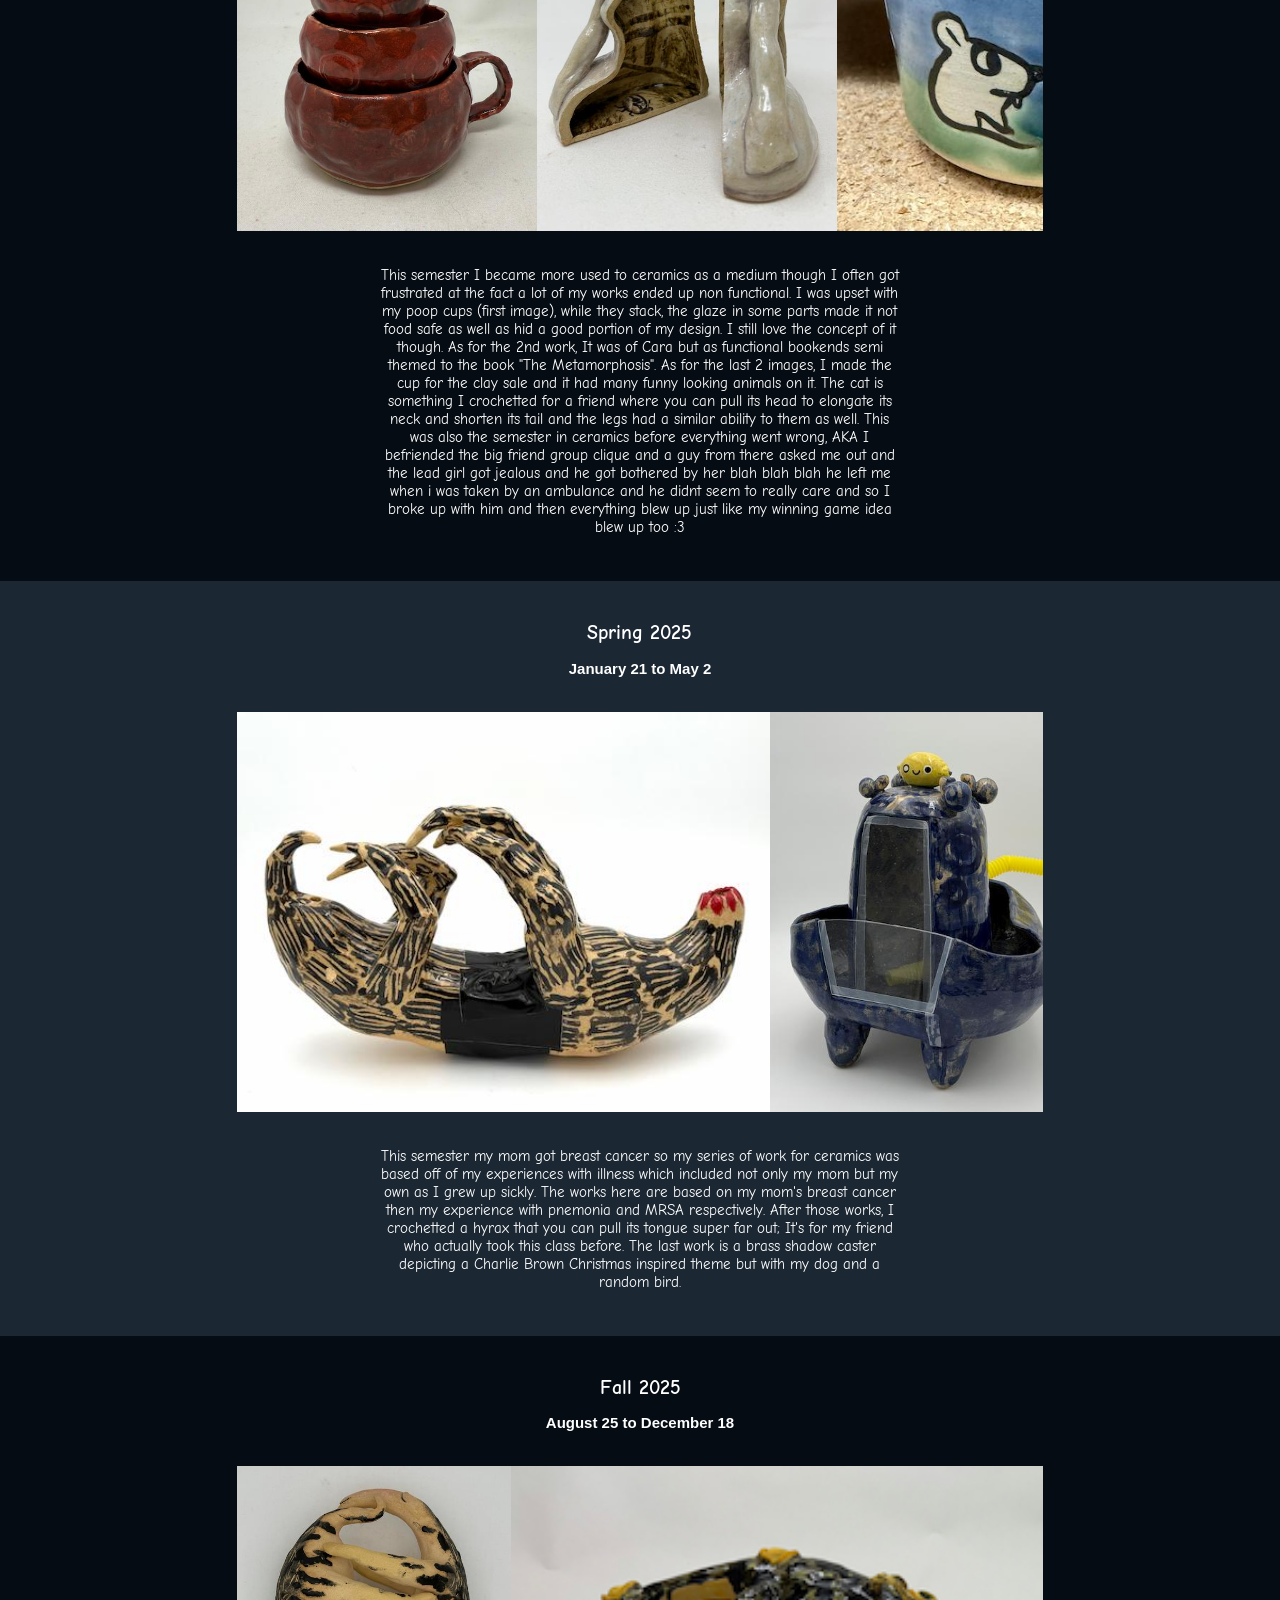
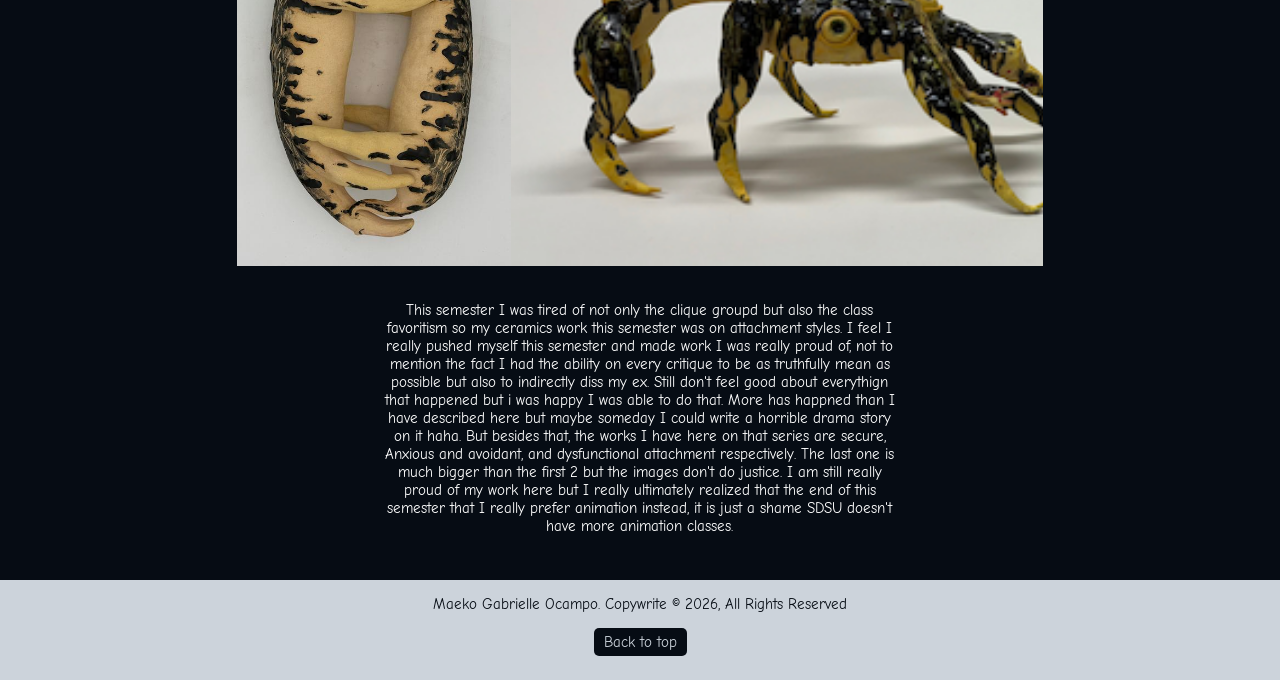
==== commit 3b45e657: "Dealer's Choice I made a animated slideshow for my splash image :D yay!" ====
--- a/index.html
+++ b/index.html
@@ -17,19 +17,18 @@
 
 <body>
   
-
-<!-- NAVIGATION + MAIN HEADER --> 
-<section id="header" class="header">
-    <nav>
-      <div id="nav-menu" class="hidden">
+<div id="nav-menu" class="hidden">
            <a class="button" href="#spring-2023">Spring 2023</a>
            <a class="button" href="#fall-2023">Fall 2023</a>
            <a class="button" href="#spring-2024">Spring 2024</a>
            <a class="button" href="#fall-2024">Fall 2024</a>
            <a class="button" href="#spring-2025">Spring 2025</a>
            <a class="button" href="#fall-2025">Fall 2025</a>
-         </div>
-
+         </div> 
+
+<!-- NAVIGATION + MAIN HEADER --> 
+<section id="header" class="header">
+    <nav>
       <div class="navigation">
 
       <div class="homepage">
@@ -45,39 +44,17 @@
           </div>
         </div>
 
-        <div class="tablet-mobile">
-          <button id="menu-btn">☰</button>
-        </div>
-
         <div class="tl-bt">
            <a href="about.html" class="main-button">About Me</a>
            <a href="#splash-section" class="main-button">Back to Top</a>
         </div>     
 
-        
-
-
-        <!-- <div>
-          <img class="hamburger" src="images/mobilemenu.png" alt="hi" loading="lazy"/>
-        </div>
-
-        <div class="timeline">
-          <a class="button" href="#spring-2023">Spring 2023</a>
-          <a class="button" href="#fall-2023">Fall 2023</a>
-          <a class="button" href="#spring-2024">Spring 2024</a>
-          <a class="button" href="#fall-2024">Fall 2024</a>
-          <a class="button" href="#spring-2025">Spring 2025</a>
-          <a class="button" href="#fall-2025">Fall 2025</a>
-        </div> -->
-
-        <button class="bigger" id="invert-btn">⬤ ◐ 〇</button>
-
-
-        <!-- <div id="toggleLight" onclick="toggleTheme()">
-          <div class="outer-switch">
-           <div class="inner-switch"></div>
-          </div> -->
-        </div>
+        <div class="tablet-mobile">
+          <button id="menu-btn">☰</button>
+        </div>
+
+        <button class="main-button bigger" id="invert-btn">⬤ ◐ 〇</button>
+
 
       </div>
 
@@ -92,11 +69,19 @@
 <!-- SPLASH PAGE -->
 <section id="splash-section">
   <div>
-    <img class="splash-back" src="images/splash-image.jpg" alt="hi" loading="lazy"/>
-    <div class="gradient"></div>
+    
+      <img class="splash-back " src="images/splash-image.jpg" alt="hi" loading="lazy"/>
+      <img class="splash-back cf-image" src="images/splash-image1.jpg" alt="hi" loading="lazy"/>
+      <img class="splash-back cf-image" src="images/splash-image2.png" alt="hi" loading="lazy"/>
+      <img class="splash-back cf-image" src="images/splash-image3.jpg" alt="hi" loading="lazy"/>
+
+        <div class="gradient">
+        </div>
+        
     <div class="splash">
       <h1 class="maintitle">Maeko's Timeline UwU</h1>
       <h2 class="maintitlesubtext">Watch my rise to success or my downfall, whichever you think is happening.</h2>
+      <button id="stopBtn">❚❚</button>
     </div>
   </div>
 
@@ -138,7 +123,7 @@
       <iframe class="youtubevid" width="560" height="315" src="https://www.youtube-nocookie.com/embed/twjnLMwnvf0?si=YISuriGIfuqEXhf3" referrerpolicy="strict-origin-when-cross-origin" title="YouTube video player" frameborder="0" allow="accelerometer; autoplay; clipboard-write; encrypted-media; gyroscope; picture-in-picture; web-share" referrerpolicy="strict-origin-when-cross-origin" allowfullscreen></iframe>
 
     </div>
-    <p class="paragraph">Suspendisse ac vehicula sapien. Curabitur congue felis at erat congue, nec pulvinar mi pulvinar. Cras nisl dui, interdum sit amet viverra vitae, tempus sit amet urna. Donec ipsum odio, scelerisque id vehicula ut, pulvinar quis ipsum. Phasellus venenatis tristique felis a consectetur. Aenean consectetur, nulla nec tincidunt semper, nibh erat semper justo, vitae luctus lorem quam et quam. Curabitur ut metus sed est commodo iaculis. Donec sollicitudin purus sem, vitae consectetur dui tincidunt eu. Donec pretium nibh et diam porttitor, non vehicula augue viverra. Ut diam turpis, imperdiet et tempor fermentum, maximus a nunc. Donec bibendum in libero egestas tempus. Suspendisse vel sem eu turpis blandit viverra. Nam tristique feugiat justo, ullamcorper faucibus eros suscipit vel. Cras interdum, purus eget semper ullamcorper, felis lorem interdum justo, in tincidunt nulla erat vitae erat.</p>
+    <p class="paragraph">This was my first semester at SDSU! I was taking a 3D modeling class and the rest were for general education so i only made art for this class. My first piece here is a 3D modeled scene of a caterillar person seeing a giant caterpillar falling asleep on their fence, breaking it. This semester I also made a videogame idea that won over the SDSU Aztec Game Lab. Spoiler alert, it got screwed up, too much cooks in the kitchen kind of situation. I lost faith in the club, the game idea died despite me winning. Now I have this 3D model of my 2 main characters and the initial animation demo of the story. RIP my sweet Sigmund and Eggy.</p>
   </div>
 </section>
 
@@ -156,7 +141,7 @@
       <iframe class="youtubevid" width="560" height="315" src="https://www.youtube.com/embed/LnOc1W4bBBk?si=LflQEuFPm-5Ugkjx" title="YouTube video player" frameborder="0" allow="accelerometer; autoplay; clipboard-write; encrypted-media; gyroscope; picture-in-picture; web-share" referrerpolicy="strict-origin-when-cross-origin" allowfullscreen></iframe>
       <iframe class="youtubevid" width="560" height="315" src="https://www.youtube.com/embed/eyXAFBmESiE?si=1Rti_OlntfZB38DV" title="YouTube video player" frameborder="0" allow="accelerometer; autoplay; clipboard-write; encrypted-media; gyroscope; picture-in-picture; web-share" referrerpolicy="strict-origin-when-cross-origin" allowfullscreen></iframe> 
     </div>
-    <p class="paragraph">Suspendisse ac vehicula sapien. Curabitur congue felis at erat congue, nec pulvinar mi pulvinar. Cras nisl dui, interdum sit amet viverra vitae, tempus sit amet urna. Donec ipsum odio, scelerisque id vehicula ut, pulvinar quis ipsum. Phasellus venenatis tristique felis a consectetur. Aenean consectetur, nulla nec tincidunt semper, nibh erat semper justo, vitae luctus lorem quam et quam. Curabitur ut metus sed est commodo iaculis. Donec sollicitudin purus sem, vitae consectetur dui tincidunt eu. Donec pretium nibh et diam porttitor, non vehicula augue viverra. Ut diam turpis, imperdiet et tempor fermentum, maximus a nunc. Donec bibendum in libero egestas tempus. Suspendisse vel sem eu turpis blandit viverra. Nam tristique feugiat justo, ullamcorper faucibus eros suscipit vel. Cras interdum, purus eget semper ullamcorper, felis lorem interdum justo, in tincidunt nulla erat vitae erat.</p>
+    <p class="paragraph">My first semester in ceramics. I have always wanted to do ceramics and these were the works I was most proud of for my first time. Of course I made mugs of Sigmund and Eggy, this was before the videogame dream died completely. I made a plate with a bunch of ants on it to represent Argentine ants. The bowl is part of a series on invasive bug species. The animations are from the experimental animation class, I really liked that class, definitely one of the best ones.</p>
   </div>
 </section>
 
@@ -174,7 +159,7 @@
       <img class="image" src="images/screamingrodentcupmgo.jpg" alt="A ceramic cup with a bunch of rodents and stuff" loading="lazy"/>
       <img class="image" src="images/jimbobcarmgo.jpg" alt="A crochet cat I made for a friend. The cat can extend its head and arms as the respective tail and arms shrink." loading="lazy"/>
     </div>
-    <p class="paragraph">Suspendisse ac vehicula sapien. Curabitur congue felis at erat congue, nec pulvinar mi pulvinar. Cras nisl dui, interdum sit amet viverra vitae, tempus sit amet urna. Donec ipsum odio, scelerisque id vehicula ut, pulvinar quis ipsum. Phasellus venenatis tristique felis a consectetur. Aenean consectetur, nulla nec tincidunt semper, nibh erat semper justo, vitae luctus lorem quam et quam. Curabitur ut metus sed est commodo iaculis. Donec sollicitudin purus sem, vitae consectetur dui tincidunt eu. Donec pretium nibh et diam porttitor, non vehicula augue viverra. Ut diam turpis, imperdiet et tempor fermentum, maximus a nunc. Donec bibendum in libero egestas tempus. Suspendisse vel sem eu turpis blandit viverra. Nam tristique feugiat justo, ullamcorper faucibus eros suscipit vel. Cras interdum, purus eget semper ullamcorper, felis lorem interdum justo, in tincidunt nulla erat vitae erat.</p>
+    <p class="paragraph">This semester I became more used to ceramics as a medium though I often got frustrated at the fact a lot of my works ended up non functional. I was upset with my poop cups (first image), while they stack, the glaze in some parts made it not food safe as well as hid a good portion of my design. I still love the concept of it though. As for the 2nd work, It was of Cara but as functional bookends semi themed to the book "The Metamorphosis". As for the last 2 images, I made the cup for the clay sale and it had many funny looking animals on it. The cat is something I crochetted for a friend where you can pull its head to elongate its neck and shorten its tail and the legs had a similar ability to them as well. This was also the semester in ceramics before everything went wrong, AKA I befriended the big friend group clique and a guy from there asked me out and the lead girl got jealous and he got bothered by her blah blah blah he left me when i was taken by an ambulance and he didnt seem to really care and so I broke up with him and then everything blew up just like my winning game idea blew up too :3</p>
   </div>
 </section>
 
@@ -194,7 +179,7 @@
       <img class="image" src="images/hyraxmgo.jpg" alt="Hyrax crochet plushie I made for a friend" loading="lazy"/>
       <img class="image" src="images/shadowchrimismgo.jpg" alt="Brass plate casting shadow of my dog and a crow setting up a christmas tree." loading="lazy"/>
     </div>
-    <p class="paragraph">Suspendisse ac vehicula sapien. Curabitur congue felis at erat congue, nec pulvinar mi pulvinar. Cras nisl dui, interdum sit amet viverra vitae, tempus sit amet urna. Donec ipsum odio, scelerisque id vehicula ut, pulvinar quis ipsum. Phasellus venenatis tristique felis a consectetur. Aenean consectetur, nulla nec tincidunt semper, nibh erat semper justo, vitae luctus lorem quam et quam. Curabitur ut metus sed est commodo iaculis. Donec sollicitudin purus sem, vitae consectetur dui tincidunt eu. Donec pretium nibh et diam porttitor, non vehicula augue viverra. Ut diam turpis, imperdiet et tempor fermentum, maximus a nunc. Donec bibendum in libero egestas tempus. Suspendisse vel sem eu turpis blandit viverra. Nam tristique feugiat justo, ullamcorper faucibus eros suscipit vel. Cras interdum, purus eget semper ullamcorper, felis lorem interdum justo, in tincidunt nulla erat vitae erat.</p>
+    <p class="paragraph">This semester my mom got breast cancer so my series of work for ceramics was based off of my experiences with illness which included not only my mom but my own as I grew up sickly. The works here are based on my mom's breast cancer then my experience with pnemonia and MRSA respectively. After those works, I crochetted a hyrax that you can pull its tongue super far out; It's for my friend who actually took this class before. The last work is a brass shadow caster depicting a Charlie Brown Christmas inspired theme but with my dog and a random bird.</p>
   </div>
 </section>
 
@@ -212,7 +197,7 @@
       <img class="image" src="images/avoidantandanxiousmgo.jpg" alt="ceramic sculpture representing anxious and avoidant attachmen, respectively." loading="lazy"/>
       <img class="image" src="images/disorganizedmgo.jpg" alt="ceramic sculpture representing disorganized attachment" loading="lazy"/>
     </div>
-    <p class="paragraph">Suspendisse ac vehicula sapien. Curabitur congue felis at erat congue, nec pulvinar mi pulvinar. Cras nisl dui, interdum sit amet viverra vitae, tempus sit amet urna. Donec ipsum odio, scelerisque id vehicula ut, pulvinar quis ipsum. Phasellus venenatis tristique felis a consectetur. Aenean consectetur, nulla nec tincidunt semper, nibh erat semper justo, vitae luctus lorem quam et quam. Curabitur ut metus sed est commodo iaculis. Donec sollicitudin purus sem, vitae consectetur dui tincidunt eu. Donec pretium nibh et diam porttitor, non vehicula augue viverra. Ut diam turpis, imperdiet et tempor fermentum, maximus a nunc. Donec bibendum in libero egestas tempus. Suspendisse vel sem eu turpis blandit viverra. Nam tristique feugiat justo, ullamcorper faucibus eros suscipit vel. Cras interdum, purus eget semper ullamcorper, felis lorem interdum justo, in tincidunt nulla erat vitae erat.</p>
+    <p class="paragraph">This semester I was tired of not only the clique groupd but also the class favoritism so my ceramics work this semester was on attachment styles. I feel I really pushed myself this semester and made work I was really proud of, not to mention the fact I had the ability on every critique to be as truthfully mean as possible but also to indirectly diss my ex. Still don't feel good about everythign that happened but i was happy I was able to do that. More has happned than I have described here but maybe someday I could write a horrible drama story on it haha. But besides that, the works I have here on that series are secure, Anxious and avoidant, and dysfunctional attachment respectively. The last one is much bigger than the first 2 but the images don't do justice. I am still really proud of my work here but I really ultimately realized that the end of this semester that I really prefer animation instead, it is just a shame SDSU doesn't have more animation classes.</p>
   </div>
 </section>
 
--- a/css/styles.css
+++ b/css/styles.css
@@ -1,9 +1,8 @@
 /* CSS GOES HERE */
 
 /*darkmode*/
-body.inverted .show {
-    filter: invert(1);
-}
+
+
 
 body.inverted {
     filter: invert(1);
@@ -19,7 +18,7 @@
 
 body.inverted .splash-back {
     filter: invert(1);
-}
+} 
 
 
 /* hi */
@@ -33,7 +32,7 @@
 
 .homepage {
     display: flex;
-    column-gap: 60px;
+    column-gap: 35px;
 }
 
 body {
@@ -74,7 +73,7 @@
     text-align: center;
     position: fixed;
     z-index: 999;
-    translate: -35px 133px;
+    translate: 453px 66px
 
 }
 
@@ -238,6 +237,7 @@
     background-color: #332c24;
     color: #f9f3eb;
     justify-content: center;
+    align-content: center;
     text-align: center;
     text-decoration: none; 
     border-radius: 5px; 
@@ -245,6 +245,10 @@
     border: none;
     height: 22px;
     width: 100px;
+}
+
+#invert-btn {
+    height: 32px;
 }
 
 .button {
@@ -470,10 +474,82 @@
 
 /* new stuff */
 
-.poopyheads {
-    display: flex;
-    flex-direction: column;
-    align-items: center;
+details .poopyheads {
+    display: flex;
+    flex-direction: column;
+    justify-content: center;
     font-family: "Comic Neue", cursive;
     font-size: 15px;
+}
+
+summary {
+  list-style: none;
+}
+
+/* Hides the arrow in Firefox and older browsers */
+summary::-webkit-details-marker {
+  display: none;
+}
+
+.lastresort {
+    width: 900px;
+}
+
+details {
+    width: 900px;
+}
+
+.crossfade-container {
+  position: relative;
+  width: 100%;
+  height: 100vh;
+  background: #000; /* Prevents white flashes */
+}
+
+.cf-image {
+  position: absolute;
+  top: 0;
+  left: 0;
+  opacity: 0;
+  height: 500px;
+  /* (Total Animation Duration) = (Images * Seconds Per Image) */
+  animation: crossfade 20s infinite; 
+}
+
+/* Offset the start time for each image */
+.cf-image:nth-child(1) { animation-delay: 0; }
+.cf-image:nth-child(2) { animation-delay: 5s; }
+.cf-image:nth-child(3) { animation-delay: 10s; }
+
+
+@keyframes crossfade {
+  0%   { opacity: 0; }
+  10%  { opacity: 1; } /* Fade in during first 10% of time */
+  33%  { opacity: 1; } /* Stay solid until 33% of time */
+  43%  { opacity: 0; } /* Fade out */
+  100% { opacity: 0; }
+}
+
+/* This class stops the animation whenever it is active */
+.paused .cf-image {
+  animation-play-state: paused;
+}
+
+#stopBtn {
+    font-family: "Comic Neue";
+    font-size: 15px;
+    display: inline-block;
+    position: absolute;
+    background: transparent;
+    color: /* #332c24 */ #f9f3eb;
+    justify-content: center;
+    align-content: center;
+    text-align: center;
+    text-decoration: none; 
+    border-radius: 5px; 
+    cursor: pointer; 
+    width: 30px;
+    height: 30px;
+    border: 2px solid #f9f3eb;
+    transform: translateX(590px) translateY(-350px);
 }
--- a/css/responsive.css
+++ b/css/responsive.css
@@ -1,7 +1,7 @@
 /* DESKTOP VIEW */
 @media only screen and (min-width:992px) {
   .homepage {
-    column-gap: 60px;
+    column-gap: 35px;
   }
   .tablet-mobile {
     display: none;
@@ -10,28 +10,21 @@
     display: none;
   }
 
+  html {
+    overflow-x: hidden;
+  }
+
 }
 
-/* Hide answers by default */
-.faq-answer {
-  display: none;
-  padding-top: 10px;
-}
 
-/* Show answer when this class is applied */
-.faq-answer.active {
-  display: block;
-}
-
-/* Make questions look clickable */
-.faq-sections {
-  cursor: pointer;
-  user-select: none; /* Prevents text highlighting on double clicks */
-}
 
 
 /* TABLET VIEW */
 @media only screen and (max-width:992px) {
+  html {
+    overflow-x: hidden;
+  }
+
   .paragraph {
     overflow-x: hidden;
     width: 75%;
@@ -74,10 +67,19 @@
 }
 /* MOBILE VIEW */
 @media only screen and (max-width: 478px) {
+  html {
+    overflow-x: hidden;
+  }
+  
   .paragraph {
     overflow-x: hidden;
     font-size: 10px;
     width: 250px;
+  }
+
+  #invert-btn {
+    height: 20px;
+    width: 70px;
   }
 
 #splash-section {
@@ -129,19 +131,21 @@
     width: 60px;
     height: auto; 
   }
-  .inner-switch {
-    width: 25px;
-    height: 15px;
-  }
+ 
+  
+ .bigger {
+  font-size: 9px;
+ }
 
-  .outer-switch {
-    width: 50px;
-  }
+ .faq-sections {
+  max-width: 250px;
+ }
 
-  .outer-switch {
-    height: 24px;
-  }
-  
+ .poopyheads {
+  max-width: 250px;
+  translate: 330px;
+ }
+
   .aboutme {
     flex-direction: column;
   }
